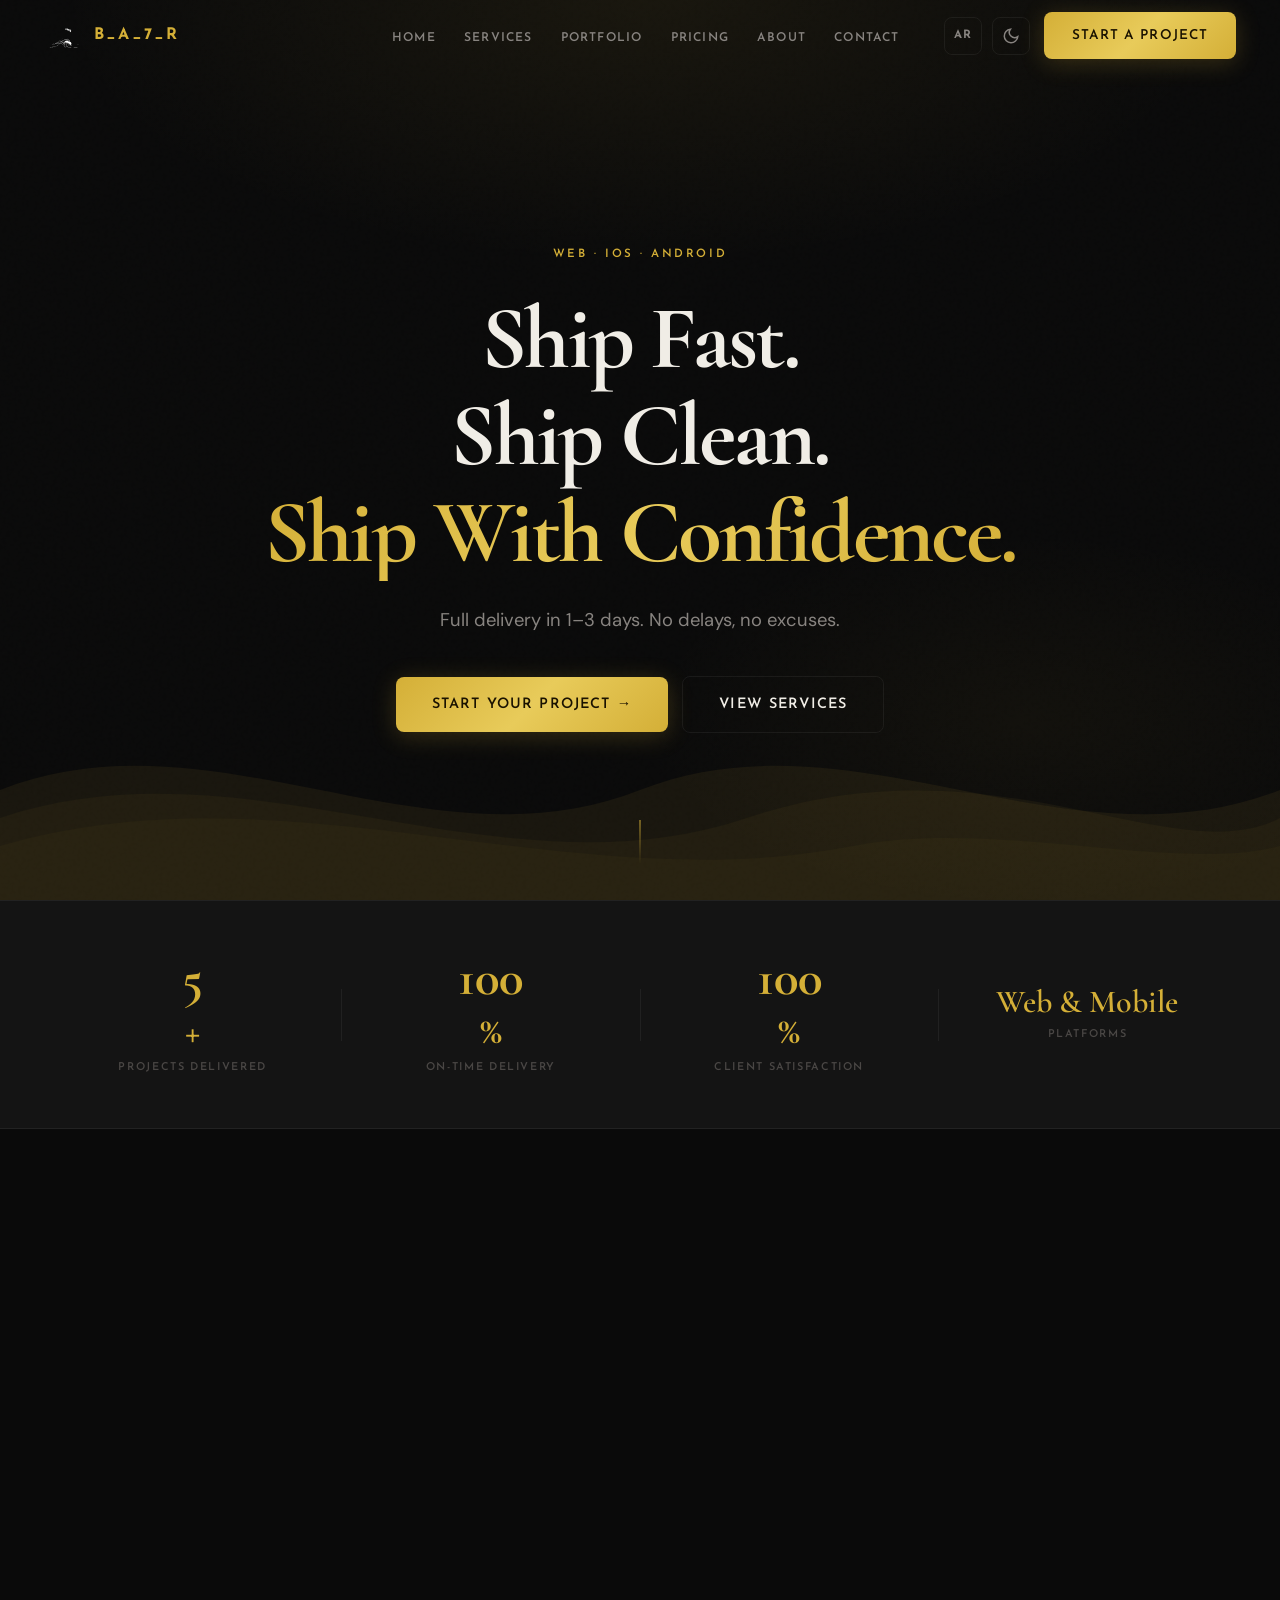
==== index.html @ 600f32ec "Initial release — B_A_7_R portfolio v2 Bilingual EN/AR static portfolio. Services, portfolio, about," ====
<!DOCTYPE html>
<html lang="en" data-theme="dark" data-lang="en">
<head>
  <meta charset="UTF-8" />
  <meta name="viewport" content="width=device-width, initial-scale=1.0" />

  <!-- ═══ PRIMARY SEO META ══════════════════════════════ -->
  <title>B_A_7_R — Freelance Web &amp; App Developer | Delivered in Days</title>
  <meta name="description" content="Fast, clean websites and mobile apps by Bahr (B_A_7_R). Websites in 1–3 days, apps in 2–5 days. Business Automation, SEO. Serving clients worldwide from Jordan." />
  <meta name="keywords" content="مطور مواقع الأردن,مطور تطبيقات موبايل الأردن,تصميم مواقع عمان,فريلانسر مطور مواقع,web developer Jordan,freelance developer Amman,fast landing page developer,Next.js freelance developer,business automation freelancer,B_A_7_R,Bahr developer,ba7r,ba7rai" />
  <meta name="author" content="Bahr Ibrahim — B_A_7_R" />
  <meta name="robots" content="index, follow, max-snippet:-1, max-image-preview:large" />
  <meta name="theme-color" content="#0A0A0A" media="(prefers-color-scheme: dark)" />
  <meta name="theme-color" content="#FFFFFF" media="(prefers-color-scheme: light)" />
  <link rel="canonical" href="https://ba7r.com/" />
  <meta name="google-site-verification" content="2u6_WOwNGmsHaqbhB_vgZY5TjJmLh5NHSn7mus6vFL4" />

  <!-- ═══ OPEN GRAPH ════════════════════════════════════ -->
  <meta property="og:site_name" content="B_A_7_R" />
  <meta property="og:title" content="B_A_7_R — Freelance Web &amp; App Developer | Delivered in Days" />
  <meta property="og:description" content="Fast, clean websites and mobile apps. Delivered in 1–3 days. Business Automation, SEO. Worldwide clients." />
  <meta property="og:type" content="website" />
  <meta property="og:url" content="https://ba7r.com/" />
  <meta property="og:image" content="https://ba7r.com/assets/images/og-image.jpg" />
  <meta property="og:image:width" content="1200" />
  <meta property="og:image:height" content="630" />
  <meta property="og:image:alt" content="B_A_7_R — Freelance Developer" />
  <meta property="og:locale" content="en_US" />
  <meta property="og:locale:alternate" content="ar_JO" />

  <!-- ═══ TWITTER CARD ══════════════════════════════════ -->
  <meta name="twitter:card" content="summary_large_image" />
  <meta name="twitter:site" content="@ba7raiibro" />
  <meta name="twitter:creator" content="@ba7raiibro" />
  <meta name="twitter:title" content="B_A_7_R — Freelance Web &amp; App Developer | Delivered in Days" />
  <meta name="twitter:description" content="Fast, clean websites and mobile apps. Delivered in 1–3 days. Worldwide clients." />
  <meta name="twitter:image" content="https://ba7r.com/assets/images/og-image.jpg" />

  <!-- ═══ HREFLANG ═══════════════════════════════════════ -->
  <link rel="alternate" hreflang="en" href="https://ba7r.com/" />
  <link rel="alternate" hreflang="ar" href="https://ba7r.com/?lang=ar" />
  <link rel="alternate" hreflang="x-default" href="https://ba7r.com/" />

  <!-- ═══ FAVICONS ═══════════════════════════════════════ -->
  <link rel="icon" type="image/svg+xml" href="assets/images/favicon.svg" />
  <link rel="icon" type="image/png" sizes="32x32" href="assets/images/favicon-32.png" />
  <link rel="icon" type="image/png" sizes="16x16" href="assets/images/favicon-16.png" />
  <link rel="apple-touch-icon" sizes="180x180" href="assets/images/apple-touch-icon.png" />
  <link rel="manifest" href="site.webmanifest" />

  <!-- ═══ FONTS ══════════════════════════════════════════ -->
  <link rel="preconnect" href="https://fonts.googleapis.com" crossorigin />
  <link rel="preconnect" href="https://fonts.gstatic.com" crossorigin />

  <!-- ═══ PERFORMANCE: PRELOAD CRITICAL ASSETS ══════════ -->
  <link rel="preload" href="assets/images/logo-white.svg" as="image" type="image/svg+xml" />
  <link rel="preload" href="styles.css" as="style" />
  <link rel="preload" href="https://fonts.googleapis.com/css2?family=Cormorant+Garamond:wght@400;600;700&family=DM+Sans:wght@400;500;600&family=Josefin+Sans:wght@400;600;700&family=Noto+Kufi+Arabic:wght@400;500;700&display=swap" as="style" />
  <link href="https://fonts.googleapis.com/css2?family=Cormorant+Garamond:wght@400;600;700&family=DM+Sans:wght@400;500;600&family=Josefin+Sans:wght@400;600;700&family=Noto+Kufi+Arabic:wght@400;500;700&display=swap" rel="stylesheet" />

  <!-- ═══ STYLES ═════════════════════════════════════════ -->
  <link rel="stylesheet" href="styles.css" />

  <!-- ═══ STRUCTURED DATA ════════════════════════════════ -->
  <script type="application/ld+json">
  {
    "@context": "https://schema.org",
    "@graph": [
      {
        "@type": "WebSite",
        "@id": "https://ba7r.com/#website",
        "url": "https://ba7r.com/",
        "name": "B_A_7_R",
        "description": "Freelance web and mobile app developer. Fast delivery worldwide.",
        "inLanguage": ["en", "ar"]
      },
      {
        "@type": "Person",
        "@id": "https://ba7r.com/#person",
        "name": "Bahr Ibrahim",
        "givenName": "Bahr",
        "alternateName": ["B_A_7_R", "ba7r", "ba7rai"],
        "url": "https://ba7r.com/",
        "image": "https://ba7r.com/assets/images/og-image.jpg",
        "telephone": "+962777832959",
        "email": "ba7raiibro@gmail.com",
        "jobTitle": "Freelance Web & Mobile App Developer",
        "knowsAbout": ["Web Development", "Mobile App Development", "React.js", "Next.js", "Flutter", "React Native", "Node.js", "SEO", "Business Automation"],
        "address": {
          "@type": "PostalAddress",
          "addressCountry": "JO",
          "addressLocality": "Amman"
        },
        "sameAs": [
          "https://www.instagram.com/b_a_7_r.ai",
          "https://www.tiktok.com/@b_a_7_r.ai",
          "https://youtube.com/@b_a_7rai",
          "https://x.com/ba7raiibro"
        ]
      },
      {
        "@type": "LocalBusiness",
        "@id": "https://ba7r.com/#business",
        "name": "B_A_7_R",
        "legalName": "B_A_7_R Freelance Development",
        "description": "Professional web and mobile app development, business automation, and SEO. Fast delivery in 1–3 days.",
        "url": "https://ba7r.com/",
        "telephone": "+962777832959",
        "email": "ba7raiibro@gmail.com",
        "founder": {"@id": "https://ba7r.com/#person"},
        "address": {
          "@type": "PostalAddress",
          "addressCountry": "JO",
          "addressLocality": "Amman"
        },
        "areaServed": {"@type": "Country", "name": "Worldwide"},
        "priceRange": "$150–$1800+",
        "currenciesAccepted": "USD, JOD",
        "paymentAccepted": "PayPal, Wise, Bank Transfer, Visa, CliQ, Cash",
        "hasOfferCatalog": {
          "@type": "OfferCatalog",
          "name": "Development Services",
          "itemListElement": [
            {"@type": "Offer", "itemOffered": {"@type": "Service", "name": "Landing Page", "description": "High-converting single page delivered in 1 day"}, "price": "150", "priceCurrency": "USD"},
            {"@type": "Offer", "itemOffered": {"@type": "Service", "name": "Business Website", "description": "Multi-page business or showcase website"}, "price": "250", "priceCurrency": "USD"},
            {"@type": "Offer", "itemOffered": {"@type": "Service", "name": "E-Commerce Store", "description": "Full online store with payments"}, "price": "600", "priceCurrency": "USD"},
            {"@type": "Offer", "itemOffered": {"@type": "Service", "name": "Mobile App", "description": "iOS and Android app"}, "price": "600", "priceCurrency": "USD"},
            {"@type": "Offer", "itemOffered": {"@type": "Service", "name": "Business Automation", "description": "Workflow automation, AI agents, integrations"}, "price": "200", "priceCurrency": "USD"},
            {"@type": "Offer", "itemOffered": {"@type": "Service", "name": "SEO & Search Visibility", "description": "Technical SEO, on-page optimization, schema markup"}, "price": "150", "priceCurrency": "USD"}
          ]
        }
      },
      {
        "@type": "FAQPage",
        "@id": "https://ba7r.com/#faq",
        "mainEntity": [
          {"@type": "Question", "name": "How do we start?", "acceptedAnswer": {"@type": "Answer", "text": "Send me a message on WhatsApp, tell me what you need, and I'll get back to you within a few hours with a clear plan and price."}},
          {"@type": "Question", "name": "How long does it take?", "acceptedAnswer": {"@type": "Answer", "text": "Websites delivered in 1–3 days. Apps in 2–5 days."}},
          {"@type": "Question", "name": "How much does it cost?", "acceptedAnswer": {"@type": "Answer", "text": "Prices start from $150 for a landing page up to $1,800+ for advanced apps. Everything is transparent."}},
          {"@type": "Question", "name": "How do I pay?", "acceptedAnswer": {"@type": "Answer", "text": "50% upfront, 50% on delivery. I accept PayPal, Wise, Western Union, bank transfer, Visa, CliQ (Jordan), and cash."}},
          {"@type": "Question", "name": "Do you work alone?", "acceptedAnswer": {"@type": "Answer", "text": "Yes. You deal directly with me — no teams, no outsourcing, no miscommunication."}}
        ]
      }
    ]
  }
  </script>
</head>

<body>

  <!-- ══════════════════════════════════════
       NAVBAR
  ══════════════════════════════════════ -->
  <nav id="navbar" role="navigation" aria-label="Main navigation">
    <div class="nav-inner">
      <a href="#hero" class="nav-logo" aria-label="B_A_7_R Home">
        <img src="assets/images/logo-white.svg" alt="B_A_7_R" class="nav-logo-img logo-adaptive" width="54" height="32" fetchpriority="high" />
        <span class="nav-logo-text">B_A_7_R</span>
      </a>

      <button class="nav-hamburger" id="nav-hamburger" aria-label="Toggle menu" aria-expanded="false">
        <span></span><span></span><span></span>
      </button>

      <ul class="nav-links" id="nav-links" role="list">
        <li><a href="#hero"           class="nav-link" data-en="Home"       data-ar="الرئيسية">Home</a></li>
        <li><a href="#web-services"   class="nav-link" data-en="Services"   data-ar="الخدمات">Services</a></li>
        <li><a href="#portfolio"      class="nav-link" data-en="Portfolio"  data-ar="أعمالي">Portfolio</a></li>
        <li><a href="#web-services"   class="nav-link" data-en="Pricing"    data-ar="الأسعار">Pricing</a></li>
        <li><a href="#about"          class="nav-link" data-en="About"      data-ar="عني">About</a></li>
        <li><a href="#contact"        class="nav-link" data-en="Contact"    data-ar="تواصل">Contact</a></li>
      </ul>

      <div class="nav-controls">
        <button id="lang-toggle" class="ctrl-btn" aria-label="Toggle language">
          <span class="lang-label-en">AR</span>
          <span class="lang-label-ar" hidden>EN</span>
        </button>
        <button id="theme-toggle" class="ctrl-btn" aria-label="Toggle dark/light mode">
          <svg class="icon-moon" viewBox="0 0 24 24" fill="none" stroke="currentColor" stroke-width="2" aria-hidden="true"><path d="M21 12.79A9 9 0 1 1 11.21 3 7 7 0 0 0 21 12.79z"/></svg>
          <svg class="icon-sun" viewBox="0 0 24 24" fill="none" stroke="currentColor" stroke-width="2" aria-hidden="true" hidden><circle cx="12" cy="12" r="5"/><line x1="12" y1="1" x2="12" y2="3"/><line x1="12" y1="21" x2="12" y2="23"/><line x1="4.22" y1="4.22" x2="5.64" y2="5.64"/><line x1="18.36" y1="18.36" x2="19.78" y2="19.78"/><line x1="1" y1="12" x2="3" y2="12"/><line x1="21" y1="12" x2="23" y2="12"/><line x1="4.22" y1="19.78" x2="5.64" y2="18.36"/><line x1="18.36" y1="5.64" x2="19.78" y2="4.22"/></svg>
        </button>
        <a href="https://wa.me/962777832959?text=Hi%20Bahr!%20I'd%20like%20to%20start%20a%20project." target="_blank" rel="noopener noreferrer" class="btn btn-gold nav-cta" data-en="Start a Project" data-ar="ابدأ مشروعك">Start a Project</a>
      </div>
    </div>
  </nav>

  <main id="main-content">

    <!-- ══════════════════════════════════════
         HERO — Phase 5: global headline Option B
    ══════════════════════════════════════ -->
    <section id="hero" aria-label="Hero">
      <div class="hero-bg" aria-hidden="true">
        <div class="hero-noise"></div>
        <div class="hero-glow"></div>
        <div class="hero-wave-wrap">
          <svg class="hero-wave" viewBox="0 0 1440 320" preserveAspectRatio="none">
            <path class="hw1" d="M0,192 C240,96 480,288 720,192 C960,96 1200,288 1440,192 L1440,320 L0,320 Z" />
            <path class="hw2" d="M0,224 C280,128 560,320 840,224 C1120,128 1320,288 1440,224 L1440,320 L0,320 Z" />
            <path class="hw3" d="M0,256 C320,160 640,320 960,256 C1120,224 1320,288 1440,256 L1440,320 L0,320 Z" />
          </svg>
        </div>
      </div>

      <div class="hero-content container">
        <p class="hero-eyebrow reveal-up" data-en="Web · iOS · Android" data-ar="ويب · iOS · Android">Web · iOS · Android</p>
        <h1 class="hero-h1 reveal-up" style="animation-delay:.1s">
          <span class="h1-line1" data-en="Ship Fast." data-ar="أسرع.">Ship Fast.</span>
          <span class="h1-line2" data-en="Ship Clean." data-ar="أنظف.">Ship Clean.</span>
          <span class="h1-line3 text-gold" data-en="Ship With Confidence." data-ar="بثقة.">Ship With Confidence.</span>
        </h1>
        <p class="hero-sub reveal-up" style="animation-delay:.2s"
           data-en="Full delivery in 1–3 days. No delays, no excuses."
           data-ar="التسليم الكامل خلال 1–3 أيام. بدون تأخير، بدون أعذار.">
          Full delivery in 1–3 days. No delays, no excuses.
        </p>
        <div class="hero-ctas reveal-up" style="animation-delay:.3s">
          <a href="https://wa.me/962777832959?text=Hi%20Bahr!%20I'd%20like%20to%20start%20a%20project.%0A%0AMy%20name%3A%0AMy%20project%3A%0ADetails%3A" target="_blank" rel="noopener noreferrer" class="btn btn-gold btn-lg" data-en="Start Your Project →" data-ar="ابدأ مشروعك ←">Start Your Project →</a>
          <a href="#web-services" class="btn btn-outline btn-lg" data-en="View Services" data-ar="الخدمات">View Services</a>
        </div>
      </div>

      <div class="hero-scroll" aria-hidden="true">
        <div class="scroll-line"></div>
      </div>
    </section>

    <!-- ══════════════════════════════════════
         STATS
    ══════════════════════════════════════ -->
    <section id="stats" aria-label="Key stats">
      <div class="stats-bar container">
        <div class="stat" data-reveal>
          <span class="stat-num" data-target="5">0</span><span class="stat-sym">+</span>
          <span class="stat-lbl" data-en="Projects Delivered" data-ar="مشاريع مسلّمة">Projects Delivered</span>
        </div>
        <div class="stat-sep" aria-hidden="true"></div>
        <div class="stat" data-reveal>
          <span class="stat-num" data-target="100">0</span><span class="stat-sym">%</span>
          <span class="stat-lbl" data-en="On-Time Delivery" data-ar="تسليم في الوقت">On-Time Delivery</span>
        </div>
        <div class="stat-sep" aria-hidden="true"></div>
        <div class="stat" data-reveal>
          <span class="stat-num" data-target="100">0</span><span class="stat-sym">%</span>
          <span class="stat-lbl" data-en="Client Satisfaction" data-ar="رضا العملاء">Client Satisfaction</span>
        </div>
        <div class="stat-sep" aria-hidden="true"></div>
        <div class="stat" data-reveal>
          <span class="stat-txt">Web &amp; Mobile</span>
          <span class="stat-lbl" data-en="Platforms" data-ar="المنصات">Platforms</span>
        </div>
      </div>
    </section>

    <!-- ══════════════════════════════════════
         WEB SERVICES
    ══════════════════════════════════════ -->
    <section id="web-services" aria-label="Web development services" style="content-visibility:auto;contain-intrinsic-size:0 800px">
      <div class="container">
        <header class="section-hd" data-reveal>
          <span class="section-tag" data-en="What I Build" data-ar="شو بأبني">What I Build</span>
          <h2 class="section-title" data-en="Web Development" data-ar="تطوير المواقع">Web Development</h2>
          <p class="section-sub" data-en="Every project built from scratch — clean code, fast performance, real results." data-ar="كل مشروع مبني من الصفر — كود نظيف، أداء سريع، نتائج حقيقية.">Every project built from scratch — clean code, fast performance, real results.</p>
        </header>

        <div class="svc-grid">
          <article class="svc-card" data-reveal data-service="Landing Page">
            <div class="svc-icon" aria-hidden="true"><svg viewBox="0 0 24 24" fill="none" stroke="currentColor" stroke-width="1.5"><rect x="2" y="3" width="20" height="14" rx="2"/><path d="M8 21h8M12 17v4"/></svg></div>
            <div class="svc-body">
              <h3 data-en="Landing Page" data-ar="صفحة هبوط">Landing Page</h3>
              <p data-en="High-converting single page. Perfect for campaigns, products, and personal brands." data-ar="صفحة واحدة عالية التحويل. مثالية للحملات والمنتجات والعلامات الشخصية.">High-converting single page. Perfect for campaigns, products, and personal brands.</p>
              <div class="svc-meta"><span class="svc-price">$150 – $250</span><span class="svc-del" data-en="1 day" data-ar="يوم واحد">1 day</span></div>
            </div>
            <button class="btn btn-gold btn-sm wa-btn" data-service-en="Landing Page" data-service-ar="صفحة هبوط" data-en="Start Now" data-ar="ابدأ الآن">Start Now</button>
          </article>

          <article class="svc-card" data-reveal data-service="Business Website">
            <div class="svc-icon" aria-hidden="true"><svg viewBox="0 0 24 24" fill="none" stroke="currentColor" stroke-width="1.5"><path d="M3 9l9-7 9 7v11a2 2 0 0 1-2 2H5a2 2 0 0 1-2-2z"/><polyline points="9 22 9 12 15 12 15 22"/></svg></div>
            <div class="svc-body">
              <h3 data-en="Business / Showcase Website" data-ar="موقع شركة / عرض">Business / Showcase Website</h3>
              <p data-en="Multi-page website with about, services, contact, and custom sections." data-ar="موقع متعدد الصفحات مع من نحن، الخدمات، التواصل، وأقسام مخصصة.">Multi-page website with about, services, contact, and custom sections.</p>
              <div class="svc-meta"><span class="svc-price">$250 – $400</span><span class="svc-del" data-en="1–2 days" data-ar="1–2 أيام">1–2 days</span></div>
            </div>
            <button class="btn btn-gold btn-sm wa-btn" data-service-en="Business/Showcase Website" data-service-ar="موقع شركة / عرض" data-en="Start Now" data-ar="ابدأ الآن">Start Now</button>
          </article>

          <article class="svc-card" data-reveal data-service="Restaurant Menu">
            <div class="svc-icon" aria-hidden="true"><svg viewBox="0 0 24 24" fill="none" stroke="currentColor" stroke-width="1.5"><path d="M3 2v7c0 1.1.9 2 2 2h4a2 2 0 0 0 2-2V2"/><path d="M7 2v20M21 15V2a5 5 0 0 0-5 5v6c0 1.1.9 2 2 2h3zm0 0v7"/></svg></div>
            <div class="svc-body">
              <h3 data-en="Restaurant Menu Website" data-ar="موقع قائمة مطعم">Restaurant Menu Website</h3>
              <p data-en="Elegant digital menu with categories, items, photos, and ordering info." data-ar="قائمة رقمية أنيقة مع فئات وعناصر وصور ومعلومات الطلب.">Elegant digital menu with categories, items, photos, and ordering info.</p>
              <div class="svc-meta"><span class="svc-price">$200 – $350</span><span class="svc-del" data-en="1–2 days" data-ar="1–2 أيام">1–2 days</span></div>
            </div>
            <button class="btn btn-gold btn-sm wa-btn" data-service-en="Restaurant Menu Website" data-service-ar="موقع قائمة مطعم" data-en="Start Now" data-ar="ابدأ الآن">Start Now</button>
          </article>

          <article class="svc-card svc-featured" data-reveal data-service="Booking Website">
            <span class="svc-badge" data-en="Popular" data-ar="الأكثر طلباً">Popular</span>
            <div class="svc-icon" aria-hidden="true"><svg viewBox="0 0 24 24" fill="none" stroke="currentColor" stroke-width="1.5"><rect x="3" y="4" width="18" height="18" rx="2"/><line x1="16" y1="2" x2="16" y2="6"/><line x1="8" y1="2" x2="8" y2="6"/><line x1="3" y1="10" x2="21" y2="10"/></svg></div>
            <div class="svc-body">
              <h3 data-en="Booking Website" data-ar="موقع حجوزات">Booking Website</h3>
              <p data-en="Real-time booking system with calendar, availability, and confirmation." data-ar="نظام حجز فوري مع تقويم وتوفر وتأكيد.">Real-time booking system with calendar, availability, and confirmation.</p>
              <div class="svc-meta"><span class="svc-price">$400 – $650</span><span class="svc-del" data-en="2–3 days" data-ar="2–3 أيام">2–3 days</span></div>
            </div>
            <button class="btn btn-gold btn-sm wa-btn" data-service-en="Booking Website" data-service-ar="موقع حجوزات" data-en="Start Now" data-ar="ابدأ الآن">Start Now</button>
          </article>

          <article class="svc-card" data-reveal data-service="E-Commerce Store">
            <div class="svc-icon" aria-hidden="true"><svg viewBox="0 0 24 24" fill="none" stroke="currentColor" stroke-width="1.5"><circle cx="9" cy="21" r="1"/><circle cx="20" cy="21" r="1"/><path d="M1 1h4l2.68 13.39a2 2 0 0 0 2 1.61h9.72a2 2 0 0 0 2-1.61L23 6H6"/></svg></div>
            <div class="svc-body">
              <h3 data-en="E-Commerce Store" data-ar="متجر إلكتروني">E-Commerce Store</h3>
              <p data-en="Full online store with products, cart, payments, and order management." data-ar="متجر كامل مع منتجات وسلة وبوابة دفع وإدارة طلبات.">Full online store with products, cart, payments, and order management.</p>
              <div class="svc-meta"><span class="svc-price">$600 – $1,000</span><span class="svc-del" data-en="2–3 days" data-ar="2–3 أيام">2–3 days</span></div>
            </div>
            <button class="btn btn-gold btn-sm wa-btn" data-service-en="E-Commerce Store" data-service-ar="متجر إلكتروني" data-en="Start Now" data-ar="ابدأ الآن">Start Now</button>
          </article>

          <article class="svc-card" data-reveal data-service="Dashboard System">
            <div class="svc-icon" aria-hidden="true"><svg viewBox="0 0 24 24" fill="none" stroke="currentColor" stroke-width="1.5"><rect x="3" y="3" width="7" height="7"/><rect x="14" y="3" width="7" height="7"/><rect x="14" y="14" width="7" height="7"/><rect x="3" y="14" width="7" height="7"/></svg></div>
            <div class="svc-body">
              <h3 data-en="Dashboard / System" data-ar="لوحة تحكم / نظام">Dashboard / System</h3>
              <p data-en="Admin panels, analytics dashboards, and custom management systems." data-ar="لوحات إدارة، تحليلات، وأنظمة إدارة مخصصة.">Admin panels, analytics dashboards, and custom management systems.</p>
              <div class="svc-meta"><span class="svc-price">$800 – $1,400</span><span class="svc-del" data-en="2–3 days" data-ar="2–3 أيام">2–3 days</span></div>
            </div>
            <button class="btn btn-gold btn-sm wa-btn" data-service-en="Dashboard/System" data-service-ar="لوحة تحكم / نظام" data-en="Start Now" data-ar="ابدأ الآن">Start Now</button>
          </article>

          <!-- ── NEW: Business Automation (Phase 6) ── -->
          <article class="svc-card svc-new" data-reveal data-service="Business Automation">
            <span class="svc-badge svc-badge-new" data-en="New" data-ar="جديد">New</span>
            <div class="svc-icon" aria-hidden="true"><svg viewBox="0 0 24 24" fill="none" stroke="currentColor" stroke-width="1.5"><path d="M12 2a10 10 0 1 0 10 10"/><path d="M12 8v4l3 3"/><path d="M18 2v4h4"/><path d="M22 6l-4-4"/></svg></div>
            <div class="svc-body">
              <h3 data-en="Business Automation" data-ar="أتمتة الأعمال">Business Automation</h3>
              <p data-en="Custom automations that save hours every week — workflows, AI agents, integrations, and data pipelines that do the boring work for you." data-ar="أتمتة مخصصة بتوفرلك ساعات كل أسبوع — ورك فلوز، وكلاء ذكاء اصطناعي، تكاملات، وأنابيب بيانات بتشتغل بدالك.">Custom automations that save hours every week — workflows, AI agents, integrations, and data pipelines that do the boring work for you.</p>
              <ul class="svc-tags"><li>Workflow Automation</li><li>AI Agents</li><li>CRM Integrations</li><li>API Integrations</li><li>Data Pipelines</li><li>RPA</li></ul>
              <div class="svc-meta"><span class="svc-price">$200 – $1,500</span><span class="svc-del" data-en="1–5 days" data-ar="1–5 أيام">1–5 days</span></div>
            </div>
            <button class="btn btn-gold btn-sm wa-btn" data-service-en="Business Automation" data-service-ar="أتمتة الأعمال" data-en="Start Now" data-ar="ابدأ الآن">Start Now</button>
          </article>

          <!-- ── NEW: SEO (Phase 6) ── -->
          <article class="svc-card svc-new" data-reveal data-service="SEO">
            <span class="svc-badge svc-badge-new" data-en="New" data-ar="جديد">New</span>
            <div class="svc-icon" aria-hidden="true"><svg viewBox="0 0 24 24" fill="none" stroke="currentColor" stroke-width="1.5"><circle cx="11" cy="11" r="8"/><path d="m21 21-4.35-4.35"/><path d="M11 8v6M8 11h6"/></svg></div>
            <div class="svc-body">
              <h3 data-en="SEO & Search Visibility" data-ar="تحسين ظهور الموقع (SEO)">SEO &amp; Search Visibility</h3>
              <p data-en="Get found on Google. Technical audits, on-page optimization, structured data, and performance tuning that actually moves rankings." data-ar="خلي موقعك يظهر على جوجل. تدقيق تقني، تحسين داخلي، بيانات منظمة، وتحسين أداء بيرفع ترتيبك فعلياً.">Get found on Google. Technical audits, on-page optimization, structured data, and performance tuning that actually moves rankings.</p>
              <ul class="svc-tags"><li>Technical SEO Audit</li><li>On-Page SEO</li><li>Schema Markup</li><li>Core Web Vitals</li><li>Local SEO</li><li>International SEO</li></ul>
              <div class="svc-meta"><span class="svc-price">$150 – $800</span><span class="svc-del" data-en="2–5 days" data-ar="2–5 أيام">2–5 days</span></div>
            </div>
            <button class="btn btn-gold btn-sm wa-btn" data-service-en="SEO & Search Visibility" data-service-ar="تحسين ظهور الموقع (SEO)" data-en="Start Now" data-ar="ابدأ الآن">Start Now</button>
          </article>
        </div>
      </div>
    </section>

    <!-- ══════════════════════════════════════
         MOBILE APP SERVICES
    ══════════════════════════════════════ -->
    <section id="mobile-services" aria-label="Mobile app services" style="content-visibility:auto;contain-intrinsic-size:0 600px">
      <div class="container">
        <header class="section-hd" data-reveal>
          <span class="section-tag" data-en="Mobile Apps" data-ar="تطبيقات الموبايل">Mobile Apps</span>
          <h2 class="section-title" data-en="iOS &amp; Android" data-ar="iOS وAndroid">iOS &amp; Android</h2>
          <p class="section-sub" data-en="Native-quality apps built with cross-platform technology. One codebase, both platforms." data-ar="تطبيقات بجودة أصيلة مبنية بتقنية متعددة المنصات. كودبيس واحد، منصتان.">Native-quality apps built with cross-platform technology. One codebase, both platforms.</p>
        </header>
        <div class="svc-grid svc-grid-3">
          <article class="svc-card" data-reveal>
            <div class="svc-icon" aria-hidden="true"><svg viewBox="0 0 24 24" fill="none" stroke="currentColor" stroke-width="1.5"><rect x="5" y="2" width="14" height="20" rx="2"/><line x1="12" y1="18" x2="12.01" y2="18"/></svg></div>
            <div class="svc-body">
              <h3 data-en="Simple App" data-ar="تطبيق بسيط">Simple App</h3>
              <p data-en="iOS or Android. Clean UI, core features, ready to publish on App Store / Play Store." data-ar="iOS أو Android. واجهة نظيفة، ميزات أساسية، جاهز للنشر.">iOS or Android. Clean UI, core features, ready to publish.</p>
              <div class="svc-meta"><span class="svc-price">$600 – $900</span><span class="svc-del" data-en="2–3 days" data-ar="2–3 أيام">2–3 days</span></div>
            </div>
            <button class="btn btn-gold btn-sm wa-btn" data-service-en="Simple Mobile App (iOS or Android)" data-service-ar="تطبيق بسيط (iOS أو Android)" data-en="Start Now" data-ar="ابدأ الآن">Start Now</button>
          </article>
          <article class="svc-card svc-featured" data-reveal>
            <span class="svc-badge" data-en="Best Value" data-ar="أفضل قيمة">Best Value</span>
            <div class="svc-icon" aria-hidden="true"><svg viewBox="0 0 24 24" fill="none" stroke="currentColor" stroke-width="1.5"><rect x="5" y="2" width="14" height="20" rx="2"/><line x1="12" y1="18" x2="12.01" y2="18"/><path d="M9 2h6"/></svg></div>
            <div class="svc-body">
              <h3 data-en="Medium App (iOS + Android)" data-ar="تطبيق متوسط (iOS + Android)">Medium App (iOS + Android)</h3>
              <p data-en="Cross-platform app with authentication, database, and both platforms." data-ar="تطبيق متعدد المنصات مع تسجيل دخول، قاعدة بيانات، ومنصتان.">Cross-platform app with authentication, database, and both platforms.</p>
              <div class="svc-meta"><span class="svc-price">$1,000 – $1,500</span><span class="svc-del" data-en="3–5 days" data-ar="3–5 أيام">3–5 days</span></div>
            </div>
            <button class="btn btn-gold btn-sm wa-btn" data-service-en="Medium App (iOS + Android)" data-service-ar="تطبيق متوسط (iOS + Android)" data-en="Start Now" data-ar="ابدأ الآن">Start Now</button>
          </article>
          <article class="svc-card" data-reveal>
            <div class="svc-icon" aria-hidden="true"><svg viewBox="0 0 24 24" fill="none" stroke="currentColor" stroke-width="1.5"><polygon points="12 2 15.09 8.26 22 9.27 17 14.14 18.18 21.02 12 17.77 5.82 21.02 7 14.14 2 9.27 8.91 8.26 12 2"/></svg></div>
            <div class="svc-body">
              <h3 data-en="Advanced App" data-ar="تطبيق متقدم">Advanced App</h3>
              <p data-en="Complex apps with real-time features, payments, maps, notifications, and full backend." data-ar="تطبيقات معقدة مع ميزات فورية، مدفوعات، خرائط، وباك-إند كامل.">Complex apps with real-time features, payments, maps, and full backend.</p>
              <div class="svc-meta"><span class="svc-price">$1,800+</span><span class="svc-del" data-en="4–5 days" data-ar="4–5 أيام">4–5 days</span></div>
            </div>
            <button class="btn btn-gold btn-sm wa-btn" data-service-en="Advanced Mobile App" data-service-ar="تطبيق موبايل متقدم" data-en="Start Now" data-ar="ابدأ الآن">Start Now</button>
          </article>
        </div>
      </div>
    </section>

    <!-- ══════════════════════════════════════
         MAINTENANCE
    ══════════════════════════════════════ -->
    <section id="maintenance" aria-label="Monthly maintenance" style="content-visibility:auto;contain-intrinsic-size:0 200px">
      <div class="container">
        <div class="maintenance-card" data-reveal>
          <div class="maint-icon" aria-hidden="true"><svg viewBox="0 0 24 24" fill="none" stroke="currentColor" stroke-width="1.5"><path d="M12 22s8-4 8-10V5l-8-3-8 3v7c0 6 8 10 8 10z"/></svg></div>
          <div class="maint-body">
            <span class="section-tag" data-en="Keep It Running" data-ar="خلي مشروعك شغّال دايماً">Keep It Running</span>
            <h2 data-en="Monthly Maintenance Plans" data-ar="خطط الصيانة الشهرية">Monthly Maintenance Plans</h2>
            <p data-en="Updates, fixes, and support so you never have to worry." data-ar="تحديثات، إصلاحات، ودعم مستمر بدون قلق.">Updates, fixes, and support so you never have to worry.</p>
          </div>
          <div class="maint-price">
            <span class="price-from" data-en="Starting at" data-ar="تبدأ من">Starting at</span>
            <span class="price-num">$30</span>
            <span class="price-period" data-en="/month" data-ar="/شهر">/month</span>
          </div>
          <a href="https://wa.me/962777832959?text=Hi%20Bahr!%20I'm%20interested%20in%20a%20Monthly%20Maintenance%20plan.%0A%0AMy%20name%3A%0AMy%20project%3A%0ADetails%3A" target="_blank" rel="noopener noreferrer" class="btn btn-gold" data-en="Get a Plan" data-ar="اختر خطة">Get a Plan</a>
        </div>
      </div>
    </section>

    <!-- ══════════════════════════════════════
         WHY B_A_7_R
    ══════════════════════════════════════ -->
    <section id="why" aria-label="Why B_A_7_R" style="content-visibility:auto;contain-intrinsic-size:0 600px">
      <div class="container">
        <header class="section-hd" data-reveal>
          <span class="section-tag" data-en="Why B_A_7_R" data-ar="ليش B_A_7_R">Why B_A_7_R</span>
          <h2 class="section-title" data-en="What Makes the Difference" data-ar="ما الذي يصنع الفرق">What Makes the Difference</h2>
        </header>
        <div class="why-grid">
          <div class="why-card" data-reveal>
            <div class="why-icon" aria-hidden="true"><svg viewBox="0 0 24 24" fill="none" stroke="currentColor" stroke-width="1.5"><path d="M13 2L3 14h9l-1 8 10-12h-9l1-8z"/></svg></div>
            <h3 data-en="Insane Speed" data-ar="سرعة حقيقية">Insane Speed</h3>
            <p data-en="Websites in 1–3 days. Apps in 2–5 days. No waiting, no excuses." data-ar="مواقع خلال 1–3 أيام. تطبيقات خلال 2–5 أيام.">Websites in 1–3 days. Apps in 2–5 days. No waiting, no excuses.</p>
          </div>
          <div class="why-card" data-reveal>
            <div class="why-icon" aria-hidden="true"><svg viewBox="0 0 24 24" fill="none" stroke="currentColor" stroke-width="1.5"><path d="M17 21v-2a4 4 0 0 0-4-4H5a4 4 0 0 0-4 4v2"/><circle cx="9" cy="7" r="4"/><path d="M23 21v-2a4 4 0 0 0-3-3.87M16 3.13a4 4 0 0 1 0 7.75"/></svg></div>
            <h3 data-en="Direct Communication" data-ar="تواصل مباشر">Direct Communication</h3>
            <p data-en="You deal directly with me. No middlemen, no miscommunication." data-ar="بتتعامل معي أنا مباشرة. بدون وسطاء.">You deal directly with me. No middlemen, no miscommunication.</p>
          </div>
          <div class="why-card" data-reveal>
            <div class="why-icon" aria-hidden="true"><svg viewBox="0 0 24 24" fill="none" stroke="currentColor" stroke-width="1.5"><polyline points="22 12 18 12 15 21 9 3 6 12 2 12"/></svg></div>
            <h3 data-en="Quality That Speaks" data-ar="جودة بتحكي عن نفسها">Quality That Speaks</h3>
            <p data-en="Clean code, smooth design, real results." data-ar="كود نظيف، تصميم سلس، نتائج حقيقية.">Clean code, smooth design, real results.</p>
          </div>
          <div class="why-card" data-reveal>
            <div class="why-icon" aria-hidden="true"><svg viewBox="0 0 24 24" fill="none" stroke="currentColor" stroke-width="1.5"><path d="M18 8h1a4 4 0 0 1 0 8h-1"/><path d="M2 8h16v9a4 4 0 0 1-4 4H6a4 4 0 0 1-4-4V8z"/><line x1="6" y1="1" x2="6" y2="4"/><line x1="10" y1="1" x2="10" y2="4"/><line x1="14" y1="1" x2="14" y2="4"/></svg></div>
            <h3 data-en="I Don't Disappear" data-ar="مش رح أختفي">I Don't Disappear</h3>
            <p data-en="Ongoing maintenance and support after every delivery." data-ar="صيانة ودعم مستمر بعد كل تسليم.">Ongoing maintenance and support after every delivery.</p>
          </div>
          <div class="why-card" data-reveal>
            <div class="why-icon" aria-hidden="true"><svg viewBox="0 0 24 24" fill="none" stroke="currentColor" stroke-width="1.5"><rect x="5" y="2" width="14" height="20" rx="2"/><path d="M12 18h.01M8 6h8M8 10h8M8 14h4"/></svg></div>
            <h3 data-en="Web + Mobile" data-ar="ويب + موبايل">Web + Mobile</h3>
            <p data-en="One developer for your website AND your app." data-ar="مطور واحد لموقعك ولتطبيقك.">One developer for your website AND your app.</p>
          </div>
          <div class="why-card" data-reveal>
            <div class="why-icon" aria-hidden="true"><svg viewBox="0 0 24 24" fill="none" stroke="currentColor" stroke-width="1.5"><circle cx="12" cy="12" r="10"/><polyline points="12 6 12 12 16 14"/></svg></div>
            <h3 data-en="On-Time Guarantee" data-ar="ضمان الوقت">On-Time Guarantee</h3>
            <p data-en="I commit to deadlines. Every time." data-ar="بلتزم بالمواعيد. دايماً.">I commit to deadlines. Every time.</p>
          </div>
        </div>
      </div>
    </section>

    <!-- ══════════════════════════════════════
         PROCESS
    ══════════════════════════════════════ -->
    <section id="process" aria-label="How it works" style="content-visibility:auto;contain-intrinsic-size:0 500px">
      <div class="container">
        <header class="section-hd" data-reveal>
          <span class="section-tag" data-en="How It Works" data-ar="كيف بشتغل">How It Works</span>
          <h2 class="section-title" data-en="Simple. Clear. Fast." data-ar="بسيط. واضح. سريع.">Simple. Clear. Fast.</h2>
        </header>
        <div class="process-row">
          <div class="process-connector" aria-hidden="true"></div>
          <div class="process-step" data-reveal>
            <span class="step-num">01</span>
            <div class="step-circle" aria-hidden="true"><svg viewBox="0 0 24 24" fill="none" stroke="currentColor" stroke-width="1.5"><path d="M21 15a2 2 0 0 1-2 2H7l-4 4V5a2 2 0 0 1 2-2h14a2 2 0 0 1 2 2z"/></svg></div>
            <h3 data-en="Contact" data-ar="تواصل">Contact</h3>
            <p data-en="Send me a message and tell me what you need." data-ar="ابعتلي رسالة وقولي شو بدك.">Send me a message and tell me what you need.</p>
          </div>
          <div class="process-step" data-reveal>
            <span class="step-num">02</span>
            <div class="step-circle" aria-hidden="true"><svg viewBox="0 0 24 24" fill="none" stroke="currentColor" stroke-width="1.5"><path d="M14 2H6a2 2 0 0 0-2 2v16a2 2 0 0 0 2 2h12a2 2 0 0 0 2-2V8z"/><polyline points="14 2 14 8 20 8"/></svg></div>
            <h3 data-en="Brief" data-ar="التفاصيل">Brief</h3>
            <p data-en="We agree on details, timeline, and price." data-ar="منتفق على التفاصيل والسعر والمدة.">We agree on details, timeline, and price.</p>
          </div>
          <div class="process-step" data-reveal>
            <span class="step-num">03</span>
            <div class="step-circle" aria-hidden="true"><svg viewBox="0 0 24 24" fill="none" stroke="currentColor" stroke-width="1.5"><polyline points="16 18 22 12 16 6"/><polyline points="8 6 2 12 8 18"/></svg></div>
            <h3 data-en="Build" data-ar="التنفيذ">Build</h3>
            <p data-en="I get to work immediately. No delays." data-ar="بشتغل فوراً بدون تأخير.">I get to work immediately. No delays.</p>
          </div>
          <div class="process-step" data-reveal>
            <span class="step-num">04</span>
            <div class="step-circle" aria-hidden="true"><svg viewBox="0 0 24 24" fill="none" stroke="currentColor" stroke-width="1.5"><polyline points="20 6 9 17 4 12"/></svg></div>
            <h3 data-en="Deliver" data-ar="التسليم">Deliver</h3>
            <p data-en="You receive your project on time, ready to launch." data-ar="بتستلم مشروعك بالوقت جاهز للإطلاق.">You receive your project on time, ready to launch.</p>
          </div>
        </div>
      </div>
    </section>

    <!-- ══════════════════════════════════════
         PORTFOLIO
    ══════════════════════════════════════ -->
    <section id="portfolio" aria-label="Portfolio" style="content-visibility:auto;contain-intrinsic-size:0 500px">
      <div class="container">
        <header class="section-hd" data-reveal>
          <span class="section-tag" data-en="My Work" data-ar="أعمالي">My Work</span>
          <h2 class="section-title" data-en="Built to Perform" data-ar="مبني للأداء">Built to Perform</h2>
        </header>
        <div class="port-filters" role="group" aria-label="Filter projects" data-reveal>
          <button class="filter-btn active" data-filter="all" data-en="All" data-ar="الكل">All</button>
          <button class="filter-btn" data-filter="web" data-en="Web" data-ar="ويب">Web</button>
          <button class="filter-btn" data-filter="mobile" data-en="Mobile" data-ar="موبايل">Mobile</button>
        </div>
        <div class="port-grid" id="portfolio-grid">
          <article class="port-item" data-category="web" data-reveal>
            <div class="port-thumb">
              <div class="port-placeholder"><img src="assets/images/logo-white.svg" alt="B_A_7_R portfolio website" width="100" height="60" loading="lazy" /></div>
              <div class="port-overlay"><a href="#" class="btn btn-gold btn-sm" data-en="Live Site" data-ar="الموقع المباشر">Live Site</a></div>
            </div>
            <div class="port-info">
              <h3 data-en="B_A_7_R Portfolio" data-ar="بورتفوليو B_A_7_R">B_A_7_R Portfolio</h3>
              <p class="port-tech">HTML · CSS · JavaScript</p>
              <span class="port-tag web-tag" data-en="Web" data-ar="ويب">Web</span>
            </div>
          </article>
        </div>
        <p class="port-note" data-reveal data-en="More real projects shipping soon — quality over quantity." data-ar="المزيد من المشاريع الحقيقية قريباً — الجودة قبل الكمية.">More real projects shipping soon — quality over quantity.</p>
      </div>
    </section>

    <!-- ══════════════════════════════════════
         ABOUT
    ══════════════════════════════════════ -->
    <section id="about" aria-label="About Bahr" style="content-visibility:auto;contain-intrinsic-size:0 500px">
      <div class="container">
        <div class="about-layout" data-reveal>
          <div class="about-visual">
            <div class="about-logo-wrap">
              <img src="assets/images/logo-white.svg" alt="B_A_7_R wave logo" class="about-logo logo-adaptive" width="280" height="168" loading="lazy" />
            </div>
            <p class="about-brand-label">B_A_7_R</p>
          </div>
          <div class="about-text">
            <span class="section-tag" data-en="About" data-ar="عني">About</span>
            <h2 data-en="19 years old. Building since 8." data-ar="19 سنة. شغّال من عمر الثامنة.">19 years old. Building since 8.</h2>
            <p data-en="I'm Bahr — 19 years old, building since I was 8. Started with construction tools, now I build websites and apps with the same discipline. When I commit to a deadline, I deliver." data-ar="أنا بحر — عمري 19 سنة، شغّال من عمر الثامنة. بلّشت بعدة البناء، واليوم بأبني مواقع وتطبيقات بنفس الجدية. لما بلتزم بموعد، بسلّم.">I'm Bahr — 19 years old, building since I was 8. Started with construction tools, now I build websites and apps with the same discipline. When I commit to a deadline, I deliver.</p>
            <button class="btn btn-outline" id="read-story-btn" data-en="Read My Full Story →" data-ar="اقرأ قصتي الكاملة →">Read My Full Story →</button>
          </div>
        </div>
      </div>
    </section>

    <!-- About Modal -->
    <div id="about-modal" class="modal-overlay" role="dialog" aria-modal="true" aria-labelledby="modal-h2" aria-hidden="true">
      <div class="modal-box">
        <button class="modal-close" id="modal-close" aria-label="Close">
          <svg viewBox="0 0 24 24" fill="none" stroke="currentColor" stroke-width="2" aria-hidden="true"><line x1="18" y1="6" x2="6" y2="18"/><line x1="6" y1="6" x2="18" y2="18"/></svg>
        </button>
        <img src="assets/images/logo-white.svg" alt="" class="modal-logo logo-adaptive" width="80" height="48" loading="lazy" aria-hidden="true" />
        <h2 id="modal-h2" data-en="My Full Story" data-ar="قصتي الكاملة">My Full Story</h2>
        <div class="modal-body">
          <p data-en="I'm Bahr — a 19-year-old Arab developer who built his work ethic long before he wrote his first line of code." data-ar="أنا بحر — مطور عمره 19 سنة، بنى أخلاقيات العمل قبل ما يكتب أول سطر كود.">I'm Bahr — a 19-year-old Arab developer who built his work ethic long before he wrote his first line of code.</p>
          <p data-en="At 8 years old, I was already working — construction, plumbing, whatever it took. Not because I had to, but because I wanted to stand on my own and be a support for my family, not a burden." data-ar="بعمر الثامنة كنت شغّال — بناء، سباكة، أي شيء. مش لأني مضطر، لأني أردت أن أعتمد على نفسي وأكون سند لعائلتي لا عبئاً عليهم.">At 8 years old, I was already working — construction, plumbing, whatever it took. Not because I had to, but because I wanted to stand on my own and be a support for my family, not a burden.</p>
          <p data-en="Two years ago, I discovered tech. I never looked back." data-ar="قبل سنتين اكتشفت عالم التقنية. ومن يومها ما رجعت للخلف.">Two years ago, I discovered tech. I never looked back.</p>
          <p data-en="Today I build websites and apps that work — fast, clean, and with the same discipline I learned carrying tools at 8 years old. When I commit to a deadline, I deliver. Every time." data-ar="اليوم بأبني مواقع وتطبيقات بنفس الجدية اللي تعلمتها وأنا شايل عدة البناء بعمر الثامنة. لما بلتزم بموعد، بسلّم. دايماً.">Today I build websites and apps that work — fast, clean, and with the same discipline I learned carrying tools at 8 years old. When I commit to a deadline, I deliver. Every time.</p>
        </div>
        <a href="https://wa.me/962777832959" target="_blank" rel="noopener noreferrer" class="btn btn-gold" data-en="Start a Project With Me" data-ar="ابدأ مشروعاً معي">Start a Project With Me</a>
      </div>
    </div>

    <!-- ══════════════════════════════════════
         FAQ
    ══════════════════════════════════════ -->
    <section id="faq" aria-label="Frequently asked questions" style="content-visibility:auto;contain-intrinsic-size:0 700px">
      <div class="container">
        <header class="section-hd" data-reveal>
          <span class="section-tag" data-en="Got Questions?" data-ar="أسئلة شائعة">Got Questions?</span>
          <h2 class="section-title" data-en="Frequently Asked" data-ar="الأسئلة الأكثر شيوعاً">Frequently Asked</h2>
        </header>
        <div class="faq-list" data-reveal>
          <div class="faq-item"><button class="faq-q" aria-expanded="false"><span data-en="How do we start?" data-ar="كيف نبدأ؟">How do we start?</span><svg class="faq-arrow" viewBox="0 0 24 24" fill="none" stroke="currentColor" stroke-width="2" aria-hidden="true"><polyline points="6 9 12 15 18 9"/></svg></button><div class="faq-a"><p data-en="Simple. Send me a message on WhatsApp, tell me what you need, and I'll get back to you within a few hours with a clear plan and price. No long forms, no waiting." data-ar="بسيطة. ابعتلي رسالة على واتساب، قولي شو بدك، ورح أرد عليك بساعات بخطة وسعر واضح.">Simple. Send me a message on WhatsApp, tell me what you need, and I'll get back to you within a few hours with a clear plan and price.</p></div></div>
          <div class="faq-item"><button class="faq-q" aria-expanded="false"><span data-en="How long does it take?" data-ar="قديش رح ياخد الوقت؟">How long does it take?</span><svg class="faq-arrow" viewBox="0 0 24 24" fill="none" stroke="currentColor" stroke-width="2" aria-hidden="true"><polyline points="6 9 12 15 18 9"/></svg></button><div class="faq-a"><p data-en="Websites are delivered in 1–3 days. Apps in 2–5 days. I don't believe in unnecessary delays." data-ar="المواقع بتتسلم خلال 1–3 أيام. التطبيقات خلال 2–5 أيام.">Websites are delivered in 1–3 days. Apps in 2–5 days. I don't believe in unnecessary delays.</p></div></div>
          <div class="faq-item"><button class="faq-q" aria-expanded="false"><span data-en="How much does it cost?" data-ar="قديش رح يكلفني؟">How much does it cost?</span><svg class="faq-arrow" viewBox="0 0 24 24" fill="none" stroke="currentColor" stroke-width="2" aria-hidden="true"><polyline points="6 9 12 15 18 9"/></svg></button><div class="faq-a"><p data-en="Prices start from $150 for a landing page up to $1,800+ for advanced apps. Everything is transparent — you'll know the exact price before we start." data-ar="الأسعار بتبدأ من $150 للاندينج بيج وبتوصل لـ $1,800+ للتطبيقات المتقدمة. كل شيء واضح.">Prices start from $150 for a landing page up to $1,800+ for advanced apps. Everything is transparent.</p></div></div>
          <div class="faq-item"><button class="faq-q" aria-expanded="false"><span data-en="What if I don't like the result?" data-ar="إذا ما عجبني الشغل؟">What if I don't like the result?</span><svg class="faq-arrow" viewBox="0 0 24 24" fill="none" stroke="currentColor" stroke-width="2" aria-hidden="true"><polyline points="6 9 12 15 18 9"/></svg></button><div class="faq-a"><p data-en="I offer revisions until you're satisfied. Your satisfaction is always the priority." data-ar="بقدم تعديلات لحين ما توافق. رضاك دايماً هو الأولوية.">I offer revisions until you're satisfied. Your satisfaction is always the priority.</p></div></div>
          <div class="faq-item"><button class="faq-q" aria-expanded="false"><span data-en="How do I pay?" data-ar="كيف بصير الدفع؟">How do I pay?</span><svg class="faq-arrow" viewBox="0 0 24 24" fill="none" stroke="currentColor" stroke-width="2" aria-hidden="true"><polyline points="6 9 12 15 18 9"/></svg></button><div class="faq-a"><p data-en="50% upfront and 50% on delivery. I accept PayPal, Wise, Western Union, bank transfer, Visa, CliQ (Jordan), and cash in person." data-ar="50% قبل البداية و50% عند التسليم. بقبل PayPal وWise وWestern Union وتحويل بنكي وفيزا وCliQ وكاش.">50% upfront and 50% on delivery. I accept PayPal, Wise, Western Union, bank transfer, Visa, CliQ (Jordan), and cash in person.</p></div></div>
          <div class="faq-item"><button class="faq-q" aria-expanded="false"><span data-en="Can I make changes after delivery?" data-ar="ممكن أعدل بعد التسليم؟">Can I make changes after delivery?</span><svg class="faq-arrow" viewBox="0 0 24 24" fill="none" stroke="currentColor" stroke-width="2" aria-hidden="true"><polyline points="6 9 12 15 18 9"/></svg></button><div class="faq-a"><p data-en="Minor changes within the first week are free. For bigger updates, monthly maintenance plans start at $30/month." data-ar="أي تعديلات بسيطة خلال أول أسبوع مجانية. للتعديلات الأكبر في خطط صيانة شهرية تبدأ من $30/شهر.">Minor changes within the first week are free. For bigger updates, monthly maintenance plans start at $30/month.</p></div></div>
          <div class="faq-item"><button class="faq-q" aria-expanded="false"><span data-en="Do you work alone?" data-ar="بتشتغل لحالك؟">Do you work alone?</span><svg class="faq-arrow" viewBox="0 0 24 24" fill="none" stroke="currentColor" stroke-width="2" aria-hidden="true"><polyline points="6 9 12 15 18 9"/></svg></button><div class="faq-a"><p data-en="Yes. You deal directly with me — no teams, no outsourcing, no miscommunication." data-ar="أيوه. بتتعامل معي أنا مباشرة — بدون فرق، بدون وسطاء.">Yes. You deal directly with me — no teams, no outsourcing, no miscommunication.</p></div></div>
          <div class="faq-item"><button class="faq-q" aria-expanded="false"><span data-en="What technologies do you use?" data-ar="شو التقنيات اللي بتستخدمها؟">What technologies do you use?</span><svg class="faq-arrow" viewBox="0 0 24 24" fill="none" stroke="currentColor" stroke-width="2" aria-hidden="true"><polyline points="6 9 12 15 18 9"/></svg></button><div class="faq-a"><p data-en="React.js, Next.js, Flutter, React Native, Node.js, Firebase, Supabase, MongoDB, Python, TypeScript, Tailwind CSS, and more. I adapt to what your project needs." data-ar="React.js وNext.js وFlutter وReact Native وNode.js وFirebase وSupabase وMongoDB وPython وTypeScript وTailwind CSS وأكثر.">React.js, Next.js, Flutter, React Native, Node.js, Firebase, Supabase, MongoDB, Python, TypeScript, Tailwind CSS, and more.</p></div></div>
          <div class="faq-item"><button class="faq-q" aria-expanded="false"><span data-en="Do you work with clients worldwide?" data-ar="بتشتغل مع عملاء من برا الأردن؟">Do you work with clients worldwide?</span><svg class="faq-arrow" viewBox="0 0 24 24" fill="none" stroke="currentColor" stroke-width="2" aria-hidden="true"><polyline points="6 9 12 15 18 9"/></svg></button><div class="faq-a"><p data-en="Absolutely. Communication is easy — WhatsApp, email, or a call. Clients worldwide." data-ar="بالتأكيد. التواصل سهل — واتساب، إيميل، أو مكالمة. عملاء من كل العالم.">Absolutely. Communication is easy — WhatsApp, email, or a call. Clients worldwide.</p></div></div>
        </div>
      </div>
    </section>

    <!-- ══════════════════════════════════════
         CONTACT
    ══════════════════════════════════════ -->
    <section id="contact" aria-label="Contact" style="content-visibility:auto;contain-intrinsic-size:0 500px">
      <div class="container">
        <header class="section-hd" data-reveal>
          <span class="section-tag" data-en="Let's Build Something" data-ar="يلا نبني شيء">Let's Build Something</span>
          <h2 class="section-title" data-en="Get In Touch" data-ar="تواصل معي">Get In Touch</h2>
        </header>
        <div class="contact-layout">
          <div class="contact-channels" data-reveal>
            <a href="https://wa.me/962777832959" target="_blank" rel="noopener noreferrer" class="contact-row wa-row">
              <span class="contact-icon" aria-hidden="true"><svg viewBox="0 0 24 24" fill="currentColor"><path d="M17.472 14.382c-.297-.149-1.758-.867-2.03-.967-.273-.099-.471-.148-.67.15-.197.297-.767.966-.94 1.164-.173.199-.347.223-.644.075-.297-.15-1.255-.463-2.39-1.475-.883-.788-1.48-1.761-1.653-2.059-.173-.297-.018-.458.13-.606.134-.133.298-.347.446-.52.149-.174.198-.298.298-.497.099-.198.05-.371-.025-.52-.075-.149-.669-1.612-.916-2.207-.242-.579-.487-.5-.669-.51-.173-.008-.371-.01-.57-.01-.198 0-.52.074-.792.372-.272.297-1.04 1.016-1.04 2.479 0 1.462 1.065 2.875 1.213 3.074.149.198 2.096 3.2 5.077 4.487.709.306 1.262.489 1.694.625.712.227 1.36.195 1.871.118.571-.085 1.758-.719 2.006-1.413.248-.694.248-1.289.173-1.413-.074-.124-.272-.198-.57-.347m-5.421 7.403h-.004a9.87 9.87 0 01-5.031-1.378l-.361-.214-3.741.982.998-3.648-.235-.374a9.86 9.86 0 01-1.51-5.26c.001-5.45 4.436-9.884 9.888-9.884 2.64 0 5.122 1.03 6.988 2.898a9.825 9.825 0 012.893 6.994c-.003 5.45-4.437 9.884-9.885 9.884m8.413-18.297A11.815 11.815 0 0012.05 0C5.495 0 .16 5.335.157 11.892c0 2.096.547 4.142 1.588 5.945L.057 24l6.305-1.654a11.882 11.882 0 005.683 1.448h.005c6.554 0 11.89-5.335 11.893-11.893a11.821 11.821 0 00-3.48-8.413z"/></svg></span>
              <span class="contact-lbl" data-en="WhatsApp" data-ar="واتساب">WhatsApp</span>
              <span class="contact-val">+962 777 832 959</span>
            </a>
            <a href="tel:+962777832959" class="contact-row">
              <span class="contact-icon" aria-hidden="true"><svg viewBox="0 0 24 24" fill="none" stroke="currentColor" stroke-width="1.8"><path d="M22 16.92v3a2 2 0 01-2.18 2 19.79 19.79 0 01-8.63-3.07A19.5 19.5 0 013.29 9.11a2 2 0 012-2.18h3a2 2 0 012 1.72c.127.96.361 1.903.7 2.81a2 2 0 01-.45 2.11L8.09 9a16 16 0 006.29 6.29l.8-.8a2 2 0 012.11-.45c.907.339 1.85.573 2.81.7A2 2 0 0122 16.92z"/></svg></span>
              <span class="contact-lbl" data-en="Phone" data-ar="هاتف">Phone</span>
              <span class="contact-val">+962 777 832 959</span>
            </a>
            <a href="mailto:ba7raiibro@gmail.com" class="contact-row">
              <span class="contact-icon" aria-hidden="true"><svg viewBox="0 0 24 24" fill="none" stroke="currentColor" stroke-width="1.8"><path d="M4 4h16c1.1 0 2 .9 2 2v12c0 1.1-.9 2-2 2H4c-1.1 0-2-.9-2-2V6c0-1.1.9-2 2-2z"/><polyline points="22,6 12,13 2,6"/></svg></span>
              <span class="contact-lbl" data-en="Email" data-ar="إيميل">Email</span>
              <span class="contact-val">ba7raiibro@gmail.com</span>
            </a>
          </div>
          <div class="contact-social" data-reveal>
            <h3 data-en="Follow Along" data-ar="تابعني">Follow Along</h3>
            <div class="social-grid">
              <a href="https://www.instagram.com/b_a_7_r.ai" target="_blank" rel="noopener noreferrer" class="social-tile" aria-label="Instagram"><svg viewBox="0 0 24 24" fill="none" stroke="currentColor" stroke-width="1.8"><rect x="2" y="2" width="20" height="20" rx="5"/><path d="M16 11.37A4 4 0 1112.63 8 4 4 0 0116 11.37z"/><line x1="17.5" y1="6.5" x2="17.51" y2="6.5"/></svg><span>Instagram</span></a>
              <a href="https://www.tiktok.com/@b_a_7_r.ai" target="_blank" rel="noopener noreferrer" class="social-tile" aria-label="TikTok"><svg viewBox="0 0 24 24" fill="currentColor"><path d="M19.59 6.69a4.83 4.83 0 01-3.77-4.25V2h-3.45v13.67a2.89 2.89 0 01-2.88 2.5 2.89 2.89 0 01-2.89-2.89 2.89 2.89 0 012.89-2.89c.28 0 .54.04.79.1V9.01a6.27 6.27 0 00-.79-.05 6.34 6.34 0 00-6.34 6.34 6.34 6.34 0 006.34 6.34 6.34 6.34 0 006.33-6.34V8.69a8.18 8.18 0 004.81 1.55V6.8a4.85 4.85 0 01-1.04-.11z"/></svg><span>TikTok</span></a>
              <a href="https://youtube.com/@b_a_7rai" target="_blank" rel="noopener noreferrer" class="social-tile" aria-label="YouTube"><svg viewBox="0 0 24 24" fill="currentColor"><path d="M23.498 6.186a3.016 3.016 0 00-2.122-2.136C19.505 3.545 12 3.545 12 3.545s-7.505 0-9.377.505A3.017 3.017 0 00.502 6.186C0 8.07 0 12 0 12s0 3.93.502 5.814a3.016 3.016 0 002.122 2.136c1.871.505 9.376.505 9.376.505s7.505 0 9.377-.505a3.015 3.015 0 002.122-2.136C24 15.93 24 12 24 12s0-3.93-.502-5.814zM9.545 15.568V8.432L15.818 12l-6.273 3.568z"/></svg><span>YouTube</span></a>
              <a href="https://x.com/ba7raiibro" target="_blank" rel="noopener noreferrer" class="social-tile" aria-label="Twitter/X"><svg viewBox="0 0 24 24" fill="currentColor"><path d="M18.244 2.25h3.308l-7.227 8.26 8.502 11.24H16.17l-5.214-6.817L4.99 21.75H1.68l7.73-8.835L1.254 2.25H8.08l4.713 6.231zm-1.161 17.52h1.833L7.084 4.126H5.117z"/></svg><span>X / Twitter</span></a>
            </div>
          </div>
        </div>
      </div>
    </section>

  </main>

  <!-- ══════════════════════════════════════
       FOOTER
  ══════════════════════════════════════ -->
  <footer id="footer" role="contentinfo">
    <div class="container">
      <div class="footer-top">
        <div class="footer-brand">
          <img src="assets/images/logo-white.svg" alt="B_A_7_R" class="footer-logo logo-adaptive" width="44" height="26" loading="lazy" />
          <span class="footer-name">B_A_7_R</span>
        </div>
        <nav class="footer-nav" aria-label="Footer navigation">
          <a href="#hero"           data-en="Home"       data-ar="الرئيسية">Home</a>
          <a href="#web-services"   data-en="Services"   data-ar="الخدمات">Services</a>
          <a href="#portfolio"      data-en="Portfolio"  data-ar="أعمالي">Portfolio</a>
          <a href="#about"          data-en="About"      data-ar="عني">About</a>
          <a href="#contact"        data-en="Contact"    data-ar="تواصل">Contact</a>
        </nav>
        <div class="footer-social">
          <a href="https://www.instagram.com/b_a_7_r.ai" target="_blank" rel="noopener noreferrer" aria-label="Instagram"><svg viewBox="0 0 24 24" fill="none" stroke="currentColor" stroke-width="1.8"><rect x="2" y="2" width="20" height="20" rx="5"/><path d="M16 11.37A4 4 0 1112.63 8 4 4 0 0116 11.37z"/><line x1="17.5" y1="6.5" x2="17.51" y2="6.5"/></svg></a>
          <a href="https://www.tiktok.com/@b_a_7_r.ai" target="_blank" rel="noopener noreferrer" aria-label="TikTok"><svg viewBox="0 0 24 24" fill="currentColor"><path d="M19.59 6.69a4.83 4.83 0 01-3.77-4.25V2h-3.45v13.67a2.89 2.89 0 01-2.88 2.5 2.89 2.89 0 01-2.89-2.89 2.89 2.89 0 012.89-2.89c.28 0 .54.04.79.1V9.01a6.27 6.27 0 00-.79-.05 6.34 6.34 0 00-6.34 6.34 6.34 6.34 0 006.34 6.34 6.34 6.34 0 006.33-6.34V8.69a8.18 8.18 0 004.81 1.55V6.8a4.85 4.85 0 01-1.04-.11z"/></svg></a>
          <a href="https://youtube.com/@b_a_7rai" target="_blank" rel="noopener noreferrer" aria-label="YouTube"><svg viewBox="0 0 24 24" fill="currentColor"><path d="M23.498 6.186a3.016 3.016 0 00-2.122-2.136C19.505 3.545 12 3.545 12 3.545s-7.505 0-9.377.505A3.017 3.017 0 00.502 6.186C0 8.07 0 12 0 12s0 3.93.502 5.814a3.016 3.016 0 002.122 2.136c1.871.505 9.376.505 9.376.505s7.505 0 9.377-.505a3.015 3.015 0 002.122-2.136C24 15.93 24 12 24 12s0-3.93-.502-5.814zM9.545 15.568V8.432L15.818 12l-6.273 3.568z"/></svg></a>
          <a href="https://x.com/ba7raiibro" target="_blank" rel="noopener noreferrer" aria-label="Twitter/X"><svg viewBox="0 0 24 24" fill="currentColor"><path d="M18.244 2.25h3.308l-7.227 8.26 8.502 11.24H16.17l-5.214-6.817L4.99 21.75H1.68l7.73-8.835L1.254 2.25H8.08l4.713 6.231zm-1.161 17.52h1.833L7.084 4.126H5.117z"/></svg></a>
        </div>
      </div>
      <div class="footer-bottom">
        <p data-en="© 2026 B_A_7_R. All rights reserved." data-ar="© 2026 B_A_7_R. جميع الحقوق محفوظة.">© 2026 B_A_7_R. All rights reserved.</p>
        <button id="footer-lang-btn" class="lang-sm-btn" aria-label="Toggle language">EN | AR</button>
      </div>
    </div>
  </footer>

  <!-- ══════════════════════════════════════
       MOBILE STICKY BAR
  ══════════════════════════════════════ -->
  <div class="mobile-bar" role="complementary" aria-label="Quick contact">
    <a href="https://wa.me/962777832959?text=Hi%20Bahr!%20I'd%20like%20to%20start%20a%20project." target="_blank" rel="noopener noreferrer" class="mbar-btn mbar-wa" aria-label="Chat on WhatsApp">
      <svg viewBox="0 0 24 24" fill="currentColor" aria-hidden="true"><path d="M17.472 14.382c-.297-.149-1.758-.867-2.03-.967-.273-.099-.471-.148-.67.15-.197.297-.767.966-.94 1.164-.173.199-.347.223-.644.075-.297-.15-1.255-.463-2.39-1.475-.883-.788-1.48-1.761-1.653-2.059-.173-.297-.018-.458.13-.606.134-.133.298-.347.446-.52.149-.174.198-.298.298-.497.099-.198.05-.371-.025-.52-.075-.149-.669-1.612-.916-2.207-.242-.579-.487-.5-.669-.51-.173-.008-.371-.01-.57-.01-.198 0-.52.074-.792.372-.272.297-1.04 1.016-1.04 2.479 0 1.462 1.065 2.875 1.213 3.074.149.198 2.096 3.2 5.077 4.487.709.306 1.262.489 1.694.625.712.227 1.36.195 1.871.118.571-.085 1.758-.719 2.006-1.413.248-.694.248-1.289.173-1.413-.074-.124-.272-.198-.57-.347m-5.421 7.403h-.004a9.87 9.87 0 01-5.031-1.378l-.361-.214-3.741.982.998-3.648-.235-.374a9.86 9.86 0 01-1.51-5.26c.001-5.45 4.436-9.884 9.888-9.884 2.64 0 5.122 1.03 6.988 2.898a9.825 9.825 0 012.893 6.994c-.003 5.45-4.437 9.884-9.885 9.884m8.413-18.297A11.815 11.815 0 0012.05 0C5.495 0 .16 5.335.157 11.892c0 2.096.547 4.142 1.588 5.945L.057 24l6.305-1.654a11.882 11.882 0 005.683 1.448h.005c6.554 0 11.89-5.335 11.893-11.893a11.821 11.821 0 00-3.48-8.413z"/></svg>
      <span data-en="Chat Now" data-ar="تواصل الآن">Chat Now</span>
    </a>
    <a href="tel:+962777832959" class="mbar-btn mbar-call" aria-label="Call">
      <svg viewBox="0 0 24 24" fill="none" stroke="currentColor" stroke-width="2.2" aria-hidden="true"><path d="M22 16.92v3a2 2 0 01-2.18 2 19.79 19.79 0 01-8.63-3.07A19.5 19.5 0 013.29 9.11a2 2 0 012-2.18h3a2 2 0 012 1.72 12.84 12.84 0 00.7 2.81 2 2 0 01-.45 2.11L8.09 9a16 16 0 006.29 6.29l.8-.8a2 2 0 012.11-.45 12.84 12.84 0 002.81.7A2 2 0 0122 16.92z"/></svg>
      <span data-en="Call" data-ar="اتصل">Call</span>
    </a>
  </div>

  <script src="main.js" defer></script>
</body>
</html>
---- styles.css ----
/* ═══════════════════════════════════════════════════════════
   B_A_7_R — STYLES v2
   Color system: #0A0A0A dark / #D4AF37 gold / #FFFFFF light
   Fonts: Cormorant Garamond · DM Sans · Josefin Sans · Noto Kufi Arabic
═══════════════════════════════════════════════════════════ */

/* ─── RESET & BASE ──────────────────────────────────────── */
*, *::before, *::after { box-sizing: border-box; margin: 0; padding: 0; }

html {
  scroll-behavior: smooth;
  font-size: 16px;
  overflow-x: hidden;
}

/* ─── CUSTOM PROPERTIES — DARK ──────────────────────────── */
:root {
  /* Colours */
  --bg:          #0A0A0A;
  --surface:     #141414;
  --surface-2:   #1C1C1C;
  --border:      rgba(255,255,255,0.06);
  --border-gold: rgba(212,175,55,0.32);

  --text:        #F0EDE6;
  --text-2:      #888480;
  --text-3:      #4A4745;

  --gold:        #D4AF37;
  --gold-light:  #E8CB5A;
  --gold-dark:   #A8891E;
  --silver:      #C0C0C0;

  /* Gradients */
  --grad-gold:   linear-gradient(135deg, #D4AF37 0%, #E8CB5A 50%, #D4AF37 100%);
  --grad-bg:     linear-gradient(180deg, #0A0A0A 0%, #0F0F0F 100%);

  /* Typography */
  --font-display: 'Cormorant Garamond', Georgia, serif;
  --font-body:    'DM Sans', system-ui, -apple-system, sans-serif;
  --font-label:   'Josefin Sans', sans-serif;
  --font-arabic:  'Noto Kufi Arabic', 'Segoe UI', sans-serif;

  /* Spacing */
  --max-w:       1240px;
  --nav-h:       72px;
  --section-py:  100px;
  --section-px:  24px;

  /* Motion */
  --ease-out:    cubic-bezier(0.16, 1, 0.3, 1);
  --ease-io:     cubic-bezier(0.65, 0, 0.35, 1);
  --dur-fast:    180ms;
  --dur-med:     350ms;
  --dur-slow:    600ms;

  /* Radius */
  --r-sm:  8px;
  --r-md:  14px;
  --r-lg:  20px;
  --r-xl:  28px;
}

/* ─── LIGHT THEME ───────────────────────────────────────── */
[data-theme="light"] {
  --bg:          #FFFFFF;
  --surface:     #F5EFE6;
  --surface-2:   #EFE7D8;
  --border:      rgba(0,0,0,0.08);
  --border-gold: rgba(139,102,20,0.30);

  --text:        #1A1A1A;
  --text-2:      #6B6460;
  --text-3:      #AAAAAA;

  --gold:        #8B6614;
  --gold-light:  #A87D1A;
  --gold-dark:   #6A4E10;

  --grad-gold:   linear-gradient(135deg, #8B6614 0%, #A87D1A 50%, #8B6614 100%);
  --grad-bg:     linear-gradient(180deg, #FFFFFF 0%, #F8F4EE 100%);
}

/* ─── BODY ──────────────────────────────────────────────── */
body {
  background: var(--bg);
  color: var(--text);
  font-family: var(--font-body);
  font-weight: 400;
  line-height: 1.6;
  min-height: 100vh;
  overflow-x: hidden;
  transition: background var(--dur-slow) var(--ease-out),
              color var(--dur-med) var(--ease-out);
}

/* ─── ARABIC MODE ───────────────────────────────────────── */
[data-lang="ar"] body,
[data-lang="ar"] * {
  font-family: var(--font-arabic);
}
[data-lang="ar"] h1,
[data-lang="ar"] h2,
[data-lang="ar"] h3,
[data-lang="ar"] .section-title {
  font-family: var(--font-arabic);
  letter-spacing: 0;
}

/* ─── BASE ELEMENTS ─────────────────────────────────────── */
h1, h2, h3 {
  font-family: var(--font-display);
  font-weight: 600;
  line-height: 1.15;
  letter-spacing: -0.02em;
}
a { color: inherit; text-decoration: none; }
img { max-width: 100%; display: block; }
button { font-family: inherit; cursor: pointer; border: none; background: none; }
ul { list-style: none; }
svg { display: block; }

/* ─── UTILITY ───────────────────────────────────────────── */
.container {
  max-width: var(--max-w);
  margin: 0 auto;
  padding: 0 var(--section-px);
}

.text-gold {
  background: var(--grad-gold);
  -webkit-background-clip: text;
  -webkit-text-fill-color: transparent;
  background-clip: text;
}

/* ─── LOGO ADAPTIVE (light mode invert) ─────────────────── */
[data-theme="light"] .logo-adaptive {
  filter: brightness(0) saturate(0);
}

/* ─── SCROLL REVEAL ─────────────────────────────────────── */
[data-reveal] {
  opacity: 0;
  transform: translateY(24px);
  transition: opacity 0.65s var(--ease-out),
              transform 0.65s var(--ease-out);
}
[data-reveal].is-visible {
  opacity: 1;
  transform: translateY(0);
}

/* Hero elements animate on load */
.reveal-up {
  opacity: 0;
  animation: revealUp 0.8s var(--ease-out) both;
}
@keyframes revealUp {
  from { opacity: 0; transform: translateY(20px); }
  to   { opacity: 1; transform: translateY(0); }
}

/* ─── BUTTONS ───────────────────────────────────────────── */
.btn {
  display: inline-flex;
  align-items: center;
  justify-content: center;
  gap: 8px;
  padding: 13px 28px;
  border-radius: var(--r-sm);
  font-family: var(--font-label);
  font-size: 0.85rem;
  font-weight: 600;
  letter-spacing: 0.08em;
  text-transform: uppercase;
  white-space: nowrap;
  cursor: pointer;
  position: relative;
  overflow: hidden;
  transition: all var(--dur-med) var(--ease-out);
  border: none;
}
.btn::after {
  content: '';
  position: absolute;
  inset: 0;
  background: rgba(255,255,255,0.08);
  opacity: 0;
  transition: opacity var(--dur-fast);
}
.btn:hover::after { opacity: 1; }
.btn:active { transform: scale(0.97); }

.btn-gold {
  background: var(--grad-gold);
  color: #1A1200;
  box-shadow: 0 4px 24px rgba(212,175,55,0.22);
}
.btn-gold:hover {
  box-shadow: 0 8px 40px rgba(212,175,55,0.40);
  transform: translateY(-2px);
}

.btn-outline {
  border: 1px solid var(--border);
  color: var(--text);
  background: transparent;
}
.btn-outline:hover {
  border-color: var(--gold);
  color: var(--gold);
  background: rgba(212,175,55,0.06);
}

.btn-lg { padding: 16px 36px; font-size: 0.9rem; }
.btn-sm { padding: 10px 20px; font-size: 0.78rem; }

/* ─── NAVBAR ────────────────────────────────────────────── */
#navbar {
  position: fixed;
  top: 0; left: 0; right: 0;
  z-index: 1000;
  height: var(--nav-h);
  border-bottom: 1px solid transparent;
  transition: background var(--dur-med) var(--ease-out),
              border-color var(--dur-med);
}
#navbar.scrolled {
  background: rgba(10,10,10,0.92);
  backdrop-filter: blur(20px) saturate(1.5);
  -webkit-backdrop-filter: blur(20px) saturate(1.5);
  border-color: var(--border);
}
[data-theme="light"] #navbar.scrolled {
  background: rgba(255,255,255,0.95);
}

.nav-inner {
  max-width: var(--max-w);
  margin: 0 auto;
  padding: 0 24px;
  height: 100%;
  display: flex;
  align-items: center;
  gap: 32px;
}

.nav-logo {
  display: flex;
  align-items: center;
  gap: 10px;
  flex-shrink: 0;
}
.nav-logo-img {
  width: 40px;
  height: 26px;
  object-fit: contain;
}
.nav-logo-text {
  font-family: var(--font-label);
  font-size: 1rem;
  font-weight: 700;
  letter-spacing: 0.14em;
  color: var(--gold);
}

.nav-links {
  display: flex;
  align-items: center;
  gap: 4px;
  margin-left: auto;
}
.nav-link {
  font-family: var(--font-label);
  font-size: 0.76rem;
  font-weight: 600;
  letter-spacing: 0.1em;
  text-transform: uppercase;
  color: var(--text-2);
  padding: 6px 12px;
  border-radius: var(--r-sm);
  transition: color var(--dur-fast), background var(--dur-fast);
}
.nav-link:hover {
  color: var(--gold);
  background: rgba(212,175,55,0.08);
}

.nav-controls {
  display: flex;
  align-items: center;
  gap: 10px;
  flex-shrink: 0;
}

/* ctrl-btn: lang and theme toggle buttons */
.ctrl-btn {
  display: flex;
  align-items: center;
  justify-content: center;
  width: 38px;
  height: 38px;
  border-radius: var(--r-sm);
  border: 1px solid var(--border);
  color: var(--text-2);
  font-family: var(--font-label);
  font-size: 0.72rem;
  font-weight: 700;
  letter-spacing: 0.1em;
  transition: all var(--dur-fast);
  background: transparent;
}
.ctrl-btn:hover {
  border-color: var(--gold);
  color: var(--gold);
  background: rgba(212,175,55,0.06);
}
.ctrl-btn svg { width: 18px; height: 18px; }

.icon-sun { display: none; }
.icon-moon { display: block; }

.lang-label-en,
.lang-label-ar { line-height: 1; }

/* nav-cta */
.nav-cta { margin-left: 4px; }

/* Hamburger */
.nav-hamburger {
  display: none;
  flex-direction: column;
  gap: 5px;
  padding: 8px;
  margin-left: auto;
  border-radius: var(--r-sm);
  border: 1px solid var(--border);
  background: transparent;
}
.nav-hamburger span {
  display: block;
  width: 22px;
  height: 1.5px;
  background: var(--text);
  border-radius: 2px;
  transition: all var(--dur-fast);
}
.nav-hamburger.open span:nth-child(1) { transform: translateY(6.5px) rotate(45deg); }
.nav-hamburger.open span:nth-child(2) { opacity: 0; }
.nav-hamburger.open span:nth-child(3) { transform: translateY(-6.5px) rotate(-45deg); }

/* ─── HERO ──────────────────────────────────────────────── */
#hero {
  position: relative;
  min-height: 100vh;
  display: flex;
  flex-direction: column;
  align-items: center;
  justify-content: center;
  overflow: hidden;
  padding-top: var(--nav-h);
}

.hero-bg {
  position: absolute;
  inset: 0;
  z-index: 0;
  overflow: hidden;
}

.hero-noise {
  position: absolute;
  inset: 0;
  background-image: url("data:image/svg+xml,%3Csvg viewBox='0 0 256 256' xmlns='http://www.w3.org/2000/svg'%3E%3Cfilter id='n'%3E%3CfeTurbulence type='fractalNoise' baseFrequency='0.9' numOctaves='4' stitchTiles='stitch'/%3E%3C/filter%3E%3Crect width='100%25' height='100%25' filter='url(%23n)' opacity='0.04'/%3E%3C/svg%3E");
  opacity: 0.3;
  mix-blend-mode: overlay;
  pointer-events: none;
}

.hero-glow {
  position: absolute;
  inset: 0;
  background:
    radial-gradient(ellipse 70% 45% at 50% 0%, rgba(212,175,55,0.07) 0%, transparent 65%),
    radial-gradient(ellipse 50% 35% at 80% 80%, rgba(212,175,55,0.04) 0%, transparent 60%);
  pointer-events: none;
}

.hero-wave-wrap {
  position: absolute;
  bottom: -2px;
  left: 0;
  width: 100%;
  height: 280px;
  pointer-events: none;
}

.hero-wave {
  width: 100%;
  height: 100%;
}

.hw1 {
  fill: rgba(212,175,55,0.07);
  animation: waveFloat1 9s ease-in-out infinite alternate;
}
.hw2 {
  fill: rgba(212,175,55,0.05);
  animation: waveFloat2 11s ease-in-out infinite alternate-reverse;
}
.hw3 {
  fill: rgba(212,175,55,0.03);
  animation: waveFloat3 13s ease-in-out infinite alternate;
}

@keyframes waveFloat1 {
  from { transform: translateY(0); }
  to   { transform: translateY(-18px); }
}
@keyframes waveFloat2 {
  from { transform: translateY(0) scaleX(1); }
  to   { transform: translateY(-14px) scaleX(1.02); }
}
@keyframes waveFloat3 {
  from { transform: translateY(0); }
  to   { transform: translateY(-10px); }
}

[data-theme="light"] .hw1 { fill: rgba(0,80,120,0.07); }
[data-theme="light"] .hw2 { fill: rgba(0,60,100,0.05); }
[data-theme="light"] .hw3 { fill: rgba(0,40,80,0.04); }

.hero-content {
  position: relative;
  z-index: 1;
  text-align: center;
  padding: 60px var(--section-px);
  width: 100%;
  max-width: var(--max-w);
}

.hero-eyebrow {
  display: inline-block;
  font-family: var(--font-label);
  font-size: 0.72rem;
  font-weight: 600;
  letter-spacing: 0.22em;
  text-transform: uppercase;
  color: var(--gold);
  margin-bottom: 28px;
}

.hero-h1 {
  font-family: var(--font-display);
  font-size: clamp(2.8rem, 7vw, 6.5rem);
  font-weight: 700;
  line-height: 1.06;
  letter-spacing: -0.03em;
  margin-bottom: 24px;
  display: flex;
  flex-direction: column;
  align-items: center;
  gap: 2px;
}

.h1-line1,
.h1-line2,
.h1-line3 { display: block; }

.hero-sub {
  font-size: clamp(1rem, 2vw, 1.15rem);
  color: var(--text-2);
  max-width: 520px;
  margin: 0 auto 40px;
  line-height: 1.7;
}

.hero-ctas {
  display: flex;
  align-items: center;
  justify-content: center;
  gap: 14px;
  flex-wrap: wrap;
}

/* Scroll indicator */
.hero-scroll {
  position: absolute;
  bottom: 36px;
  left: 50%;
  transform: translateX(-50%);
  z-index: 1;
}
.scroll-line {
  width: 1px;
  height: 44px;
  background: linear-gradient(180deg, var(--gold) 0%, transparent 100%);
  animation: scrollPulse 2s ease-in-out infinite;
}
@keyframes scrollPulse {
  0%, 100% { opacity: 0.3; transform: scaleY(1); }
  50%       { opacity: 0.8; transform: scaleY(1.15); }
}

/* ─── STATS ─────────────────────────────────────────────── */
#stats {
  background: var(--surface);
  border-top: 1px solid var(--border);
  border-bottom: 1px solid var(--border);
  padding: 52px 0;
}

.stats-bar {
  display: grid;
  grid-template-columns: 1fr auto 1fr auto 1fr auto 1fr;
  align-items: center;
}

.stat {
  display: flex;
  flex-direction: column;
  align-items: center;
  gap: 8px;
  padding: 0 24px;
  text-align: center;
}

.stat-num {
  font-family: var(--font-display);
  font-size: clamp(2rem, 4vw, 3.2rem);
  font-weight: 700;
  color: var(--gold);
  line-height: 1;
}
.stat-sym {
  font-family: var(--font-display);
  font-size: clamp(1.6rem, 3vw, 2.6rem);
  font-weight: 700;
  color: var(--gold);
  line-height: 1;
}
.stat-txt {
  font-family: var(--font-display);
  font-size: clamp(1.4rem, 2.5vw, 2.2rem);
  font-weight: 600;
  color: var(--gold);
  line-height: 1;
}
.stat-lbl {
  font-family: var(--font-label);
  font-size: 0.68rem;
  font-weight: 600;
  letter-spacing: 0.15em;
  text-transform: uppercase;
  color: var(--text-3);
}
.stat-sep {
  width: 1px;
  height: 52px;
  background: var(--border);
}

/* ─── SECTION HEADERS ───────────────────────────────────── */
.section-hd {
  text-align: center;
  margin-bottom: 64px;
}

.section-tag {
  display: inline-block;
  font-family: var(--font-label);
  font-size: 0.70rem;
  font-weight: 600;
  letter-spacing: 0.22em;
  text-transform: uppercase;
  color: var(--gold);
  margin-bottom: 14px;
}

.section-title {
  font-family: var(--font-display);
  font-size: clamp(2rem, 5vw, 3.6rem);
  font-weight: 700;
  line-height: 1.1;
  letter-spacing: -0.025em;
  margin-bottom: 16px;
}

.section-sub {
  font-size: 1.02rem;
  color: var(--text-2);
  max-width: 520px;
  margin: 0 auto;
  line-height: 1.7;
}

/* ─── WEB / MOBILE SERVICES ─────────────────────────────── */
#web-services,
#mobile-services {
  padding: var(--section-py) 0;
}

.svc-grid {
  display: grid;
  grid-template-columns: repeat(3, 1fr);
  gap: 20px;
}
.svc-grid-3 {
  grid-template-columns: repeat(3, 1fr);
}

/* ─── SERVICE CARD ──────────────────────────────────────── */
.svc-card {
  position: relative;
  background: var(--surface);
  border: 1px solid var(--border);
  border-radius: var(--r-lg);
  padding: 28px 24px 24px;
  display: flex;
  flex-direction: column;
  gap: 16px;
  transition: all var(--dur-med) var(--ease-out);
  overflow: hidden;
}
.svc-card::before {
  content: '';
  position: absolute;
  inset: 0;
  border-radius: inherit;
  background: linear-gradient(135deg, rgba(212,175,55,0.05) 0%, transparent 60%);
  opacity: 0;
  transition: opacity var(--dur-med);
}
.svc-card:hover {
  border-color: var(--border-gold);
  transform: translateY(-4px);
  box-shadow: 0 20px 60px rgba(0,0,0,0.35), 0 0 0 1px var(--border-gold);
}
.svc-card:hover::before { opacity: 1; }

.svc-featured {
  border-color: var(--border-gold);
}

/* Badges */
.svc-badge {
  position: absolute;
  top: 16px;
  right: 16px;
  font-family: var(--font-label);
  font-size: 0.62rem;
  font-weight: 700;
  letter-spacing: 0.1em;
  text-transform: uppercase;
  background: var(--grad-gold);
  color: #1A1200;
  padding: 4px 10px;
  border-radius: 100px;
}
[data-lang="ar"] .svc-badge { right: auto; left: 16px; }

.svc-badge-new {
  background: linear-gradient(135deg, #D4AF37 0%, #C0C0C0 100%);
}

/* Icon */
.svc-icon {
  width: 46px;
  height: 46px;
  border: 1px solid var(--border);
  border-radius: var(--r-sm);
  display: flex;
  align-items: center;
  justify-content: center;
  color: var(--gold);
  flex-shrink: 0;
  transition: all var(--dur-med);
}
.svc-icon svg { width: 22px; height: 22px; }
.svc-card:hover .svc-icon {
  border-color: var(--border-gold);
  background: rgba(212,175,55,0.08);
}

/* Body */
.svc-body { flex: 1; display: flex; flex-direction: column; gap: 10px; }
.svc-body h3 {
  font-family: var(--font-display);
  font-size: 1.15rem;
  font-weight: 700;
  letter-spacing: -0.01em;
}
.svc-body p {
  font-size: 0.875rem;
  color: var(--text-2);
  line-height: 1.65;
}

/* Tags list */
.svc-tags {
  display: flex;
  flex-wrap: wrap;
  gap: 6px;
  margin-top: 4px;
}
.svc-tags li {
  font-family: var(--font-label);
  font-size: 0.65rem;
  font-weight: 600;
  letter-spacing: 0.06em;
  padding: 3px 9px;
  border: 1px solid var(--border);
  border-radius: 100px;
  color: var(--text-3);
}

/* Meta row */
.svc-meta {
  display: flex;
  align-items: center;
  justify-content: space-between;
  padding-top: 14px;
  border-top: 1px solid var(--border);
  margin-top: auto;
}
.svc-price {
  font-family: var(--font-label);
  font-size: 0.92rem;
  font-weight: 700;
  color: var(--gold);
  letter-spacing: 0.02em;
}
.svc-del {
  font-family: var(--font-label);
  font-size: 0.68rem;
  font-weight: 600;
  letter-spacing: 0.1em;
  text-transform: uppercase;
  color: var(--text-3);
  border: 1px solid var(--border);
  padding: 3px 10px;
  border-radius: 100px;
}

/* ─── MAINTENANCE ───────────────────────────────────────── */
#maintenance {
  padding: 64px 0;
}

.maintenance-card {
  background: var(--surface);
  border: 1px solid var(--border);
  border-radius: var(--r-xl);
  padding: 48px 52px;
  display: flex;
  align-items: center;
  gap: 40px;
  flex-wrap: wrap;
  position: relative;
  overflow: hidden;
}
.maintenance-card::before {
  content: '';
  position: absolute;
  top: -50px; right: -50px;
  width: 200px; height: 200px;
  background: radial-gradient(circle, rgba(212,175,55,0.08) 0%, transparent 70%);
  pointer-events: none;
}

.maint-icon {
  width: 54px;
  height: 54px;
  border: 1px solid var(--border-gold);
  border-radius: var(--r-md);
  display: flex;
  align-items: center;
  justify-content: center;
  color: var(--gold);
  flex-shrink: 0;
}
.maint-icon svg { width: 26px; height: 26px; }

.maint-body { flex: 1; min-width: 180px; }
.maint-body h2 {
  font-family: var(--font-display);
  font-size: 1.8rem;
  font-weight: 700;
  margin-top: 8px;
  margin-bottom: 10px;
}
.maint-body p { color: var(--text-2); font-size: 0.93rem; }

.maint-price {
  display: flex;
  flex-direction: column;
  align-items: center;
  text-align: center;
  gap: 2px;
  flex-shrink: 0;
}
.price-from {
  font-family: var(--font-label);
  font-size: 0.66rem;
  letter-spacing: 0.12em;
  text-transform: uppercase;
  color: var(--text-3);
}
.price-num {
  font-family: var(--font-display);
  font-size: 3rem;
  font-weight: 700;
  color: var(--gold);
  line-height: 1;
}
.price-period {
  font-family: var(--font-label);
  font-size: 0.76rem;
  color: var(--text-3);
}

/* ─── WHY ───────────────────────────────────────────────── */
#why {
  padding: var(--section-py) 0;
  background: var(--surface);
}

.why-grid {
  display: grid;
  grid-template-columns: repeat(3, 1fr);
  gap: 20px;
}

.why-card {
  background: var(--bg);
  border: 1px solid var(--border);
  border-radius: var(--r-lg);
  padding: 36px 30px;
  transition: all var(--dur-med) var(--ease-out);
  position: relative;
  overflow: hidden;
}
[data-theme="light"] .why-card { background: var(--surface-2); }

.why-card::after {
  content: '';
  position: absolute;
  bottom: 0; left: 0; right: 0;
  height: 2px;
  background: var(--grad-gold);
  transform: scaleX(0);
  transform-origin: left;
  transition: transform var(--dur-med) var(--ease-out);
}
.why-card:hover {
  border-color: var(--border-gold);
  transform: translateY(-3px);
  box-shadow: 0 16px 48px rgba(0,0,0,0.25);
}
.why-card:hover::after { transform: scaleX(1); }
[data-lang="ar"] .why-card::after { transform-origin: right; }

.why-icon {
  width: 44px;
  height: 44px;
  border: 1px solid var(--border);
  border-radius: var(--r-sm);
  display: flex;
  align-items: center;
  justify-content: center;
  color: var(--gold);
  margin-bottom: 20px;
  transition: all var(--dur-med);
}
.why-icon svg { width: 20px; height: 20px; }
.why-card:hover .why-icon {
  border-color: var(--border-gold);
  background: rgba(212,175,55,0.08);
}
.why-card h3 {
  font-family: var(--font-display);
  font-size: 1.12rem;
  font-weight: 700;
  margin-bottom: 10px;
}
.why-card p { font-size: 0.875rem; color: var(--text-2); line-height: 1.65; }

/* ─── PROCESS ───────────────────────────────────────────── */
#process {
  padding: var(--section-py) 0;
}

.process-row {
  display: grid;
  grid-template-columns: repeat(4, 1fr);
  gap: 0;
  position: relative;
  margin-top: 20px;
}

.process-connector {
  position: absolute;
  top: 70px;
  left: 12.5%;
  right: 12.5%;
  height: 1px;
  background: linear-gradient(90deg, transparent 0%, var(--border) 10%, var(--gold) 50%, var(--border) 90%, transparent 100%);
  z-index: 0;
}

.process-step {
  position: relative;
  z-index: 1;
  display: flex;
  flex-direction: column;
  align-items: center;
  text-align: center;
  padding: 0 20px;
}
.step-num {
  font-family: var(--font-label);
  font-size: 0.66rem;
  font-weight: 700;
  letter-spacing: 0.15em;
  color: var(--gold);
  margin-bottom: 14px;
}
.step-circle {
  width: 64px;
  height: 64px;
  background: var(--surface);
  border: 1px solid var(--border-gold);
  border-radius: 50%;
  display: flex;
  align-items: center;
  justify-content: center;
  color: var(--gold);
  margin-bottom: 20px;
  transition: all var(--dur-med) var(--ease-out);
}
.step-circle svg { width: 22px; height: 22px; }
.process-step:hover .step-circle {
  transform: scale(1.08);
  box-shadow: 0 0 0 6px rgba(212,175,55,0.08);
}
.process-step h3 {
  font-family: var(--font-display);
  font-size: 1.1rem;
  font-weight: 700;
  margin-bottom: 8px;
}
.process-step p { font-size: 0.875rem; color: var(--text-2); line-height: 1.65; }

/* ─── PORTFOLIO ─────────────────────────────────────────── */
#portfolio {
  padding: var(--section-py) 0;
  background: var(--surface);
}

.port-filters {
  display: flex;
  align-items: center;
  justify-content: center;
  gap: 8px;
  margin-bottom: 48px;
}
.filter-btn {
  font-family: var(--font-label);
  font-size: 0.76rem;
  font-weight: 600;
  letter-spacing: 0.1em;
  text-transform: uppercase;
  padding: 8px 20px;
  border-radius: 100px;
  border: 1px solid var(--border);
  color: var(--text-2);
  background: transparent;
  transition: all var(--dur-fast);
}
.filter-btn:hover,
.filter-btn.active {
  background: rgba(212,175,55,0.10);
  border-color: var(--border-gold);
  color: var(--gold);
}

.port-grid {
  display: grid;
  grid-template-columns: repeat(auto-fill, minmax(320px, 1fr));
  gap: 24px;
}

.port-item {
  background: var(--bg);
  border: 1px solid var(--border);
  border-radius: var(--r-lg);
  overflow: hidden;
  transition: all var(--dur-med) var(--ease-out);
}
[data-theme="light"] .port-item { background: var(--surface-2); }
.port-item:hover {
  border-color: var(--border-gold);
  transform: translateY(-4px);
  box-shadow: 0 20px 60px rgba(0,0,0,0.3);
}
.port-item.hidden { display: none; }

.port-thumb {
  position: relative;
  aspect-ratio: 16/10;
  background: var(--surface-2);
  overflow: hidden;
}
.port-placeholder {
  width: 100%;
  height: 100%;
  display: flex;
  align-items: center;
  justify-content: center;
  background: linear-gradient(135deg, #0A0A0A 0%, #1C1C1C 100%);
}
[data-theme="light"] .port-placeholder {
  background: linear-gradient(135deg, var(--surface) 0%, var(--surface-2) 100%);
}
.port-overlay {
  position: absolute;
  inset: 0;
  background: rgba(10,10,10,0.72);
  display: flex;
  align-items: center;
  justify-content: center;
  opacity: 0;
  transition: opacity var(--dur-med);
}
.port-item:hover .port-overlay { opacity: 1; }

.port-info { padding: 18px 22px; }
.port-info h3 {
  font-family: var(--font-display);
  font-size: 1.08rem;
  font-weight: 700;
  margin-bottom: 5px;
}
.port-tech {
  font-size: 0.78rem;
  color: var(--text-3);
  margin-bottom: 10px;
  font-family: var(--font-label);
  letter-spacing: 0.05em;
}

.port-tag {
  display: inline-block;
  font-family: var(--font-label);
  font-size: 0.62rem;
  font-weight: 700;
  letter-spacing: 0.1em;
  text-transform: uppercase;
  padding: 3px 10px;
  border-radius: 100px;
}
.web-tag {
  background: rgba(30,100,150,0.15);
  border: 1px solid rgba(30,100,150,0.35);
  color: #5ab0d0;
}
.mobile-tag {
  background: rgba(212,175,55,0.12);
  border: 1px solid var(--border-gold);
  color: var(--gold);
}
.port-note {
  text-align: center;
  color: var(--text-3);
  font-size: 0.875rem;
  font-style: italic;
  margin-top: 40px;
  font-family: var(--font-display);
}

/* ─── ABOUT ─────────────────────────────────────────────── */
#about {
  padding: var(--section-py) 0;
}

.about-layout {
  display: grid;
  grid-template-columns: 1fr 1.4fr;
  gap: 80px;
  align-items: center;
  max-width: 1000px;
  margin: 0 auto;
}

.about-visual {
  display: flex;
  flex-direction: column;
  align-items: center;
  gap: 20px;
}
.about-logo-wrap {
  width: 100%;
  max-width: 300px;
  padding: 40px;
  border: 1px solid var(--border);
  border-radius: var(--r-xl);
  background: linear-gradient(145deg, var(--surface) 0%, var(--surface-2) 100%);
  position: relative;
  overflow: hidden;
}
.about-logo-wrap::before {
  content: '';
  position: absolute;
  inset: 0;
  background: radial-gradient(ellipse 80% 60% at 50% 0%, rgba(212,175,55,0.1) 0%, transparent 70%);
}
.about-logo { width: 100%; position: relative; z-index: 1; }
.about-brand-label {
  font-family: var(--font-label);
  font-size: 0.95rem;
  font-weight: 700;
  letter-spacing: 0.22em;
  color: var(--gold);
}

.about-text .section-tag { display: block; margin-bottom: 12px; }
.about-text h2 {
  font-family: var(--font-display);
  font-size: clamp(1.9rem, 4vw, 2.9rem);
  font-weight: 700;
  line-height: 1.2;
  margin-bottom: 18px;
}
.about-text p {
  font-size: 0.98rem;
  color: var(--text-2);
  line-height: 1.8;
  margin-bottom: 28px;
}

/* ─── ABOUT MODAL ───────────────────────────────────────── */
.modal-overlay {
  position: fixed;
  inset: 0;
  z-index: 2000;
  background: rgba(0,0,0,0.85);
  backdrop-filter: blur(8px);
  -webkit-backdrop-filter: blur(8px);
  display: flex;
  align-items: center;
  justify-content: center;
  padding: 24px;
  opacity: 0;
  visibility: hidden;
  transition: opacity var(--dur-med) var(--ease-out),
              visibility var(--dur-med);
}
.modal-overlay.open {
  opacity: 1;
  visibility: visible;
}

.modal-box {
  background: var(--surface);
  border: 1px solid var(--border);
  border-radius: var(--r-xl);
  padding: 48px 52px;
  max-width: 600px;
  width: 100%;
  position: relative;
  transform: translateY(24px) scale(0.97);
  transition: transform var(--dur-med) var(--ease-out);
  max-height: 90vh;
  overflow-y: auto;
  text-align: center;
}
.modal-overlay.open .modal-box {
  transform: translateY(0) scale(1);
}

.modal-close {
  position: absolute;
  top: 20px; right: 20px;
  width: 36px; height: 36px;
  border-radius: var(--r-sm);
  border: 1px solid var(--border);
  display: flex;
  align-items: center;
  justify-content: center;
  color: var(--text-2);
  transition: all var(--dur-fast);
}
.modal-close:hover { border-color: var(--gold); color: var(--gold); }
.modal-close svg { width: 16px; height: 16px; }
[data-lang="ar"] .modal-close { right: auto; left: 20px; }

.modal-logo {
  width: 80px;
  margin: 0 auto 24px;
}

.modal-box h2 {
  font-family: var(--font-display);
  font-size: 2rem;
  font-weight: 700;
  margin-bottom: 28px;
}

.modal-body {
  text-align: left;
  margin-bottom: 32px;
}
[data-lang="ar"] .modal-body { text-align: right; }
.modal-body p {
  color: var(--text-2);
  line-height: 1.85;
  margin-bottom: 16px;
  font-size: 0.96rem;
}
.modal-body p:last-child { margin-bottom: 0; }

/* ─── FAQ ───────────────────────────────────────────────── */
#faq {
  padding: var(--section-py) 0;
  background: var(--surface);
}

.faq-list {
  max-width: 760px;
  margin: 0 auto;
  display: flex;
  flex-direction: column;
  gap: 10px;
}

.faq-item {
  background: var(--bg);
  border: 1px solid var(--border);
  border-radius: var(--r-md);
  overflow: hidden;
  transition: border-color var(--dur-fast);
}
[data-theme="light"] .faq-item { background: var(--surface-2); }
.faq-item:has(.faq-q[aria-expanded="true"]) {
  border-color: var(--border-gold);
}

.faq-q {
  width: 100%;
  display: flex;
  align-items: center;
  justify-content: space-between;
  gap: 16px;
  padding: 20px 24px;
  font-size: 0.96rem;
  font-weight: 500;
  color: var(--text);
  text-align: left;
  background: transparent;
  transition: color var(--dur-fast);
}
[data-lang="ar"] .faq-q { text-align: right; }
.faq-q:hover { color: var(--gold); }
.faq-q[aria-expanded="true"] { color: var(--gold); }

.faq-arrow {
  width: 18px;
  height: 18px;
  flex-shrink: 0;
  color: var(--text-3);
  transition: transform var(--dur-med) var(--ease-out), color var(--dur-fast);
}
.faq-q[aria-expanded="true"] .faq-arrow {
  transform: rotate(180deg);
  color: var(--gold);
}

.faq-a {
  max-height: 0;
  overflow: hidden;
  transition: max-height var(--dur-slow) var(--ease-out);
}
.faq-a.open { max-height: 500px; }
.faq-a p {
  padding: 0 24px 20px;
  font-size: 0.92rem;
  color: var(--text-2);
  line-height: 1.75;
}

/* ─── CONTACT ───────────────────────────────────────────── */
#contact {
  padding: var(--section-py) 0;
}

.contact-layout {
  display: grid;
  grid-template-columns: 1fr 1fr;
  gap: 60px;
  align-items: start;
}

.contact-channels {
  display: flex;
  flex-direction: column;
  gap: 12px;
}

.contact-row {
  display: flex;
  align-items: center;
  gap: 18px;
  padding: 18px 22px;
  background: var(--surface);
  border: 1px solid var(--border);
  border-radius: var(--r-md);
  color: var(--text);
  transition: all var(--dur-med) var(--ease-out);
}
.contact-row:hover {
  border-color: var(--border-gold);
  transform: translateX(4px);
  box-shadow: 0 8px 32px rgba(0,0,0,0.2);
}
[data-lang="ar"] .contact-row:hover { transform: translateX(-4px); }

.wa-row { border-color: rgba(37,211,102,0.2); }
.wa-row:hover { border-color: rgba(37,211,102,0.5) !important; }

.contact-icon {
  width: 42px;
  height: 42px;
  flex-shrink: 0;
  display: flex;
  align-items: center;
  justify-content: center;
  border-radius: var(--r-sm);
  border: 1px solid var(--border);
  color: var(--text-2);
}
.wa-row .contact-icon { color: #25d366; border-color: rgba(37,211,102,0.25); }
.contact-icon svg { width: 20px; height: 20px; }

.contact-lbl {
  display: block;
  font-family: var(--font-label);
  font-size: 0.66rem;
  letter-spacing: 0.12em;
  text-transform: uppercase;
  color: var(--text-3);
  margin-bottom: 2px;
}
.contact-val {
  font-size: 0.95rem;
  font-weight: 500;
  color: var(--text);
}

.contact-social h3 {
  font-family: var(--font-display);
  font-size: 1.5rem;
  font-weight: 700;
  margin-bottom: 22px;
}

.social-grid {
  display: grid;
  grid-template-columns: 1fr 1fr;
  gap: 10px;
}

.social-tile {
  display: flex;
  align-items: center;
  gap: 12px;
  padding: 14px 18px;
  background: var(--surface);
  border: 1px solid var(--border);
  border-radius: var(--r-md);
  color: var(--text-2);
  font-size: 0.88rem;
  font-weight: 500;
  transition: all var(--dur-fast);
}
.social-tile:hover {
  border-color: var(--border-gold);
  color: var(--gold);
  transform: translateY(-2px);
}
.social-tile svg { width: 20px; height: 20px; flex-shrink: 0; }

/* ─── FOOTER ────────────────────────────────────────────── */
#footer {
  background: var(--surface);
  border-top: 1px solid var(--border);
  padding: 56px 0 24px;
}

.footer-top {
  display: grid;
  grid-template-columns: 1fr 2fr 1fr;
  align-items: center;
  gap: 40px;
  margin-bottom: 40px;
  padding-bottom: 36px;
  border-bottom: 1px solid var(--border);
}

.footer-brand {
  display: flex;
  align-items: center;
  gap: 12px;
}
.footer-logo { width: 36px; height: auto; }
.footer-name {
  font-family: var(--font-label);
  font-size: 0.95rem;
  font-weight: 700;
  letter-spacing: 0.16em;
  color: var(--gold);
}

.footer-nav {
  display: flex;
  align-items: center;
  justify-content: center;
  gap: 24px;
  flex-wrap: wrap;
}
.footer-nav a {
  font-family: var(--font-label);
  font-size: 0.73rem;
  font-weight: 600;
  letter-spacing: 0.1em;
  text-transform: uppercase;
  color: var(--text-3);
  transition: color var(--dur-fast);
}
.footer-nav a:hover { color: var(--gold); }

.footer-social {
  display: flex;
  align-items: center;
  justify-content: flex-end;
  gap: 10px;
}
.footer-social a {
  width: 34px;
  height: 34px;
  border: 1px solid var(--border);
  border-radius: var(--r-sm);
  display: flex;
  align-items: center;
  justify-content: center;
  color: var(--text-3);
  transition: all var(--dur-fast);
}
.footer-social a:hover {
  border-color: var(--border-gold);
  color: var(--gold);
  transform: translateY(-2px);
}
.footer-social svg { width: 15px; height: 15px; }
[data-lang="ar"] .footer-social { justify-content: flex-start; }

.footer-bottom {
  display: flex;
  align-items: center;
  justify-content: space-between;
}
.footer-bottom p {
  font-size: 0.78rem;
  color: var(--text-3);
}

.lang-sm-btn {
  font-family: var(--font-label);
  font-size: 0.70rem;
  font-weight: 700;
  letter-spacing: 0.1em;
  color: var(--text-3);
  border: 1px solid var(--border);
  padding: 5px 12px;
  border-radius: 100px;
  background: transparent;
  transition: all var(--dur-fast);
}
.lang-sm-btn:hover { border-color: var(--border-gold); color: var(--gold); }

/* ─── MOBILE STICKY BAR ─────────────────────────────────── */
.mobile-bar {
  display: none;
  position: fixed;
  bottom: 0; left: 0; right: 0;
  z-index: 900;
  background: rgba(10,10,10,0.95);
  backdrop-filter: blur(20px);
  -webkit-backdrop-filter: blur(20px);
  border-top: 1px solid var(--border);
  padding: 12px 20px;
  gap: 12px;
}
[data-theme="light"] .mobile-bar {
  background: rgba(255,255,255,0.97);
  border-top-color: var(--border);
}

.mbar-btn {
  flex: 1;
  display: flex;
  align-items: center;
  justify-content: center;
  gap: 8px;
  padding: 12px 20px;
  border-radius: var(--r-sm);
  font-family: var(--font-label);
  font-size: 0.82rem;
  font-weight: 700;
  letter-spacing: 0.08em;
  text-transform: uppercase;
  transition: all var(--dur-fast);
}
.mbar-btn svg { width: 18px; height: 18px; flex-shrink: 0; }

.mbar-wa {
  background: #25d366;
  color: #fff;
}
.mbar-wa:hover { background: #20b858; }

.mbar-call {
  background: var(--surface);
  border: 1px solid var(--border);
  color: var(--text);
}
.mbar-call:hover { border-color: var(--gold); color: var(--gold); }

/* ─── RTL ADJUSTMENTS ───────────────────────────────────── */
[data-lang="ar"] .nav-links { margin-left: 0; margin-right: auto; }
[data-lang="ar"] .svc-badge { right: auto; left: 16px; }
[data-lang="ar"] .footer-top { direction: rtl; }

/* ─── REDUCED MOTION ────────────────────────────────────── */
@media (prefers-reduced-motion: reduce) {
  *, *::before, *::after {
    animation-duration: 0.01ms !important;
    transition-duration: 0.01ms !important;
  }
  [data-reveal] { opacity: 1; transform: none; }
  .reveal-up { opacity: 1; animation: none; }
}

/* ─── RESPONSIVE — 1024px ───────────────────────────────── */
@media (max-width: 1024px) {
  .svc-grid        { grid-template-columns: repeat(2, 1fr); }
  .svc-grid-3      { grid-template-columns: repeat(2, 1fr); }
  .why-grid        { grid-template-columns: repeat(2, 1fr); }
  .process-row     { grid-template-columns: repeat(2, 1fr); gap: 40px; }
  .process-connector { display: none; }
  .about-layout    { grid-template-columns: 1fr; gap: 40px; text-align: center; }
  .about-visual    { align-items: center; }
  .about-text      { text-align: left; }
  .footer-top      { grid-template-columns: 1fr 1fr; }
  .footer-nav      { justify-content: flex-start; grid-column: 1 / -1; }
  .footer-social   { justify-content: flex-end; }
}

/* ─── RESPONSIVE — 768px ────────────────────────────────── */
@media (max-width: 768px) {
  :root {
    --section-py: 72px;
    --section-px: 20px;
  }

  /* Nav */
  .nav-hamburger { display: flex; }
  .nav-links {
    position: fixed;
    top: var(--nav-h);
    left: 0; right: 0;
    background: rgba(10,10,10,0.97);
    backdrop-filter: blur(20px);
    -webkit-backdrop-filter: blur(20px);
    flex-direction: column;
    align-items: flex-start;
    padding: 24px;
    gap: 4px;
    transform: translateY(-100%);
    opacity: 0;
    pointer-events: none;
    transition: transform var(--dur-med) var(--ease-out),
                opacity var(--dur-med);
    border-bottom: 1px solid var(--border);
    z-index: 999;
  }
  [data-theme="light"] .nav-links { background: rgba(255,255,255,0.98); }
  .nav-links.open {
    transform: translateY(0);
    opacity: 1;
    pointer-events: auto;
  }
  .nav-link { padding: 12px 16px; width: 100%; font-size: 0.84rem; }
  .nav-cta  { display: none; }

  /* Stats */
  .stats-bar {
    grid-template-columns: 1fr 1fr;
    row-gap: 0;
  }
  .stat-sep:nth-of-type(2) { display: none; }
  .stat { padding: 20px 14px; }

  /* Service grids */
  .svc-grid     { grid-template-columns: 1fr; }
  .svc-grid-3   { grid-template-columns: 1fr; }
  .why-grid     { grid-template-columns: 1fr; }
  .process-row  { grid-template-columns: 1fr; }

  /* Maintenance */
  .maintenance-card {
    flex-direction: column;
    align-items: flex-start;
    padding: 32px 28px;
    gap: 24px;
  }

  /* Contact */
  .contact-layout { grid-template-columns: 1fr; gap: 40px; }
  .social-grid    { grid-template-columns: 1fr 1fr; }

  /* Footer */
  .footer-top { grid-template-columns: 1fr; gap: 24px; }
  .footer-nav { justify-content: flex-start; grid-column: auto; }
  .footer-social { justify-content: flex-start; }
  .footer-bottom { flex-direction: column; gap: 12px; text-align: center; }

  /* Mobile sticky bar */
  .mobile-bar { display: flex; }

  /* Modal */
  .modal-box { padding: 32px 24px; }

  /* Hero CTAs stacked */
  .hero-ctas { flex-direction: column; align-items: stretch; }
  .hero-ctas .btn { text-align: center; }
}

/* ─── RESPONSIVE — 480px ────────────────────────────────── */
@media (max-width: 480px) {
  .stats-bar  { grid-template-columns: 1fr; }
  .stat-sep   { display: none !important; }
  .social-grid { grid-template-columns: 1fr; }
  .port-grid  { grid-template-columns: 1fr; }
}

/* ─── SCROLLBAR ─────────────────────────────────────────── */
::-webkit-scrollbar { width: 5px; }
::-webkit-scrollbar-track { background: var(--bg); }
::-webkit-scrollbar-thumb { background: var(--surface-2); border-radius: 3px; }
::-webkit-scrollbar-thumb:hover { background: var(--gold-dark); }

/* ─── SELECTION ─────────────────────────────────────────── */
::selection { background: rgba(212,175,55,0.28); color: var(--text); }

/* ─── FOCUS VISIBLE ─────────────────────────────────────── */
:focus-visible {
  outline: 2px solid var(--gold);
  outline-offset: 3px;
  border-radius: 4px;
}

@media (min-width: 768px) {
  .mobile-bar { display: none !important; }
}
---- styles.css ----
/* ═══════════════════════════════════════════════════════════
   B_A_7_R — STYLES v2
   Color system: #0A0A0A dark / #D4AF37 gold / #FFFFFF light
   Fonts: Cormorant Garamond · DM Sans · Josefin Sans · Noto Kufi Arabic
═══════════════════════════════════════════════════════════ */

/* ─── RESET & BASE ──────────────────────────────────────── */
*, *::before, *::after { box-sizing: border-box; margin: 0; padding: 0; }

html {
  scroll-behavior: smooth;
  font-size: 16px;
  overflow-x: hidden;
}

/* ─── CUSTOM PROPERTIES — DARK ──────────────────────────── */
:root {
  /* Colours */
  --bg:          #0A0A0A;
  --surface:     #141414;
  --surface-2:   #1C1C1C;
  --border:      rgba(255,255,255,0.06);
  --border-gold: rgba(212,175,55,0.32);

  --text:        #F0EDE6;
  --text-2:      #888480;
  --text-3:      #4A4745;

  --gold:        #D4AF37;
  --gold-light:  #E8CB5A;
  --gold-dark:   #A8891E;
  --silver:      #C0C0C0;

  /* Gradients */
  --grad-gold:   linear-gradient(135deg, #D4AF37 0%, #E8CB5A 50%, #D4AF37 100%);
  --grad-bg:     linear-gradient(180deg, #0A0A0A 0%, #0F0F0F 100%);

  /* Typography */
  --font-display: 'Cormorant Garamond', Georgia, serif;
  --font-body:    'DM Sans', system-ui, -apple-system, sans-serif;
  --font-label:   'Josefin Sans', sans-serif;
  --font-arabic:  'Noto Kufi Arabic', 'Segoe UI', sans-serif;

  /* Spacing */
  --max-w:       1240px;
  --nav-h:       72px;
  --section-py:  100px;
  --section-px:  24px;

  /* Motion */
  --ease-out:    cubic-bezier(0.16, 1, 0.3, 1);
  --ease-io:     cubic-bezier(0.65, 0, 0.35, 1);
  --dur-fast:    180ms;
  --dur-med:     350ms;
  --dur-slow:    600ms;

  /* Radius */
  --r-sm:  8px;
  --r-md:  14px;
  --r-lg:  20px;
  --r-xl:  28px;
}

/* ─── LIGHT THEME ───────────────────────────────────────── */
[data-theme="light"] {
  --bg:          #FFFFFF;
  --surface:     #F5EFE6;
  --surface-2:   #EFE7D8;
  --border:      rgba(0,0,0,0.08);
  --border-gold: rgba(139,102,20,0.30);

  --text:        #1A1A1A;
  --text-2:      #6B6460;
  --text-3:      #AAAAAA;

  --gold:        #8B6614;
  --gold-light:  #A87D1A;
  --gold-dark:   #6A4E10;

  --grad-gold:   linear-gradient(135deg, #8B6614 0%, #A87D1A 50%, #8B6614 100%);
  --grad-bg:     linear-gradient(180deg, #FFFFFF 0%, #F8F4EE 100%);
}

/* ─── BODY ──────────────────────────────────────────────── */
body {
  background: var(--bg);
  color: var(--text);
  font-family: var(--font-body);
  font-weight: 400;
  line-height: 1.6;
  min-height: 100vh;
  overflow-x: hidden;
  transition: background var(--dur-slow) var(--ease-out),
              color var(--dur-med) var(--ease-out);
}

/* ─── ARABIC MODE ───────────────────────────────────────── */
[data-lang="ar"] body,
[data-lang="ar"] * {
  font-family: var(--font-arabic);
}
[data-lang="ar"] h1,
[data-lang="ar"] h2,
[data-lang="ar"] h3,
[data-lang="ar"] .section-title {
  font-family: var(--font-arabic);
  letter-spacing: 0;
}

/* ─── BASE ELEMENTS ─────────────────────────────────────── */
h1, h2, h3 {
  font-family: var(--font-display);
  font-weight: 600;
  line-height: 1.15;
  letter-spacing: -0.02em;
}
a { color: inherit; text-decoration: none; }
img { max-width: 100%; display: block; }
button { font-family: inherit; cursor: pointer; border: none; background: none; }
ul { list-style: none; }
svg { display: block; }

/* ─── UTILITY ───────────────────────────────────────────── */
.container {
  max-width: var(--max-w);
  margin: 0 auto;
  padding: 0 var(--section-px);
}

.text-gold {
  background: var(--grad-gold);
  -webkit-background-clip: text;
  -webkit-text-fill-color: transparent;
  background-clip: text;
}

/* ─── LOGO ADAPTIVE (light mode invert) ─────────────────── */
[data-theme="light"] .logo-adaptive {
  filter: brightness(0) saturate(0);
}

/* ─── SCROLL REVEAL ─────────────────────────────────────── */
[data-reveal] {
  opacity: 0;
  transform: translateY(24px);
  transition: opacity 0.65s var(--ease-out),
              transform 0.65s var(--ease-out);
}
[data-reveal].is-visible {
  opacity: 1;
  transform: translateY(0);
}

/* Hero elements animate on load */
.reveal-up {
  opacity: 0;
  animation: revealUp 0.8s var(--ease-out) both;
}
@keyframes revealUp {
  from { opacity: 0; transform: translateY(20px); }
  to   { opacity: 1; transform: translateY(0); }
}

/* ─── BUTTONS ───────────────────────────────────────────── */
.btn {
  display: inline-flex;
  align-items: center;
  justify-content: center;
  gap: 8px;
  padding: 13px 28px;
  border-radius: var(--r-sm);
  font-family: var(--font-label);
  font-size: 0.85rem;
  font-weight: 600;
  letter-spacing: 0.08em;
  text-transform: uppercase;
  white-space: nowrap;
  cursor: pointer;
  position: relative;
  overflow: hidden;
  transition: all var(--dur-med) var(--ease-out);
  border: none;
}
.btn::after {
  content: '';
  position: absolute;
  inset: 0;
  background: rgba(255,255,255,0.08);
  opacity: 0;
  transition: opacity var(--dur-fast);
}
.btn:hover::after { opacity: 1; }
.btn:active { transform: scale(0.97); }

.btn-gold {
  background: var(--grad-gold);
  color: #1A1200;
  box-shadow: 0 4px 24px rgba(212,175,55,0.22);
}
.btn-gold:hover {
  box-shadow: 0 8px 40px rgba(212,175,55,0.40);
  transform: translateY(-2px);
}

.btn-outline {
  border: 1px solid var(--border);
  color: var(--text);
  background: transparent;
}
.btn-outline:hover {
  border-color: var(--gold);
  color: var(--gold);
  background: rgba(212,175,55,0.06);
}

.btn-lg { padding: 16px 36px; font-size: 0.9rem; }
.btn-sm { padding: 10px 20px; font-size: 0.78rem; }

/* ─── NAVBAR ────────────────────────────────────────────── */
#navbar {
  position: fixed;
  top: 0; left: 0; right: 0;
  z-index: 1000;
  height: var(--nav-h);
  border-bottom: 1px solid transparent;
  transition: background var(--dur-med) var(--ease-out),
              border-color var(--dur-med);
}
#navbar.scrolled {
  background: rgba(10,10,10,0.92);
  backdrop-filter: blur(20px) saturate(1.5);
  -webkit-backdrop-filter: blur(20px) saturate(1.5);
  border-color: var(--border);
}
[data-theme="light"] #navbar.scrolled {
  background: rgba(255,255,255,0.95);
}

.nav-inner {
  max-width: var(--max-w);
  margin: 0 auto;
  padding: 0 24px;
  height: 100%;
  display: flex;
  align-items: center;
  gap: 32px;
}

.nav-logo {
  display: flex;
  align-items: center;
  gap: 10px;
  flex-shrink: 0;
}
.nav-logo-img {
  width: 40px;
  height: 26px;
  object-fit: contain;
}
.nav-logo-text {
  font-family: var(--font-label);
  font-size: 1rem;
  font-weight: 700;
  letter-spacing: 0.14em;
  color: var(--gold);
}

.nav-links {
  display: flex;
  align-items: center;
  gap: 4px;
  margin-left: auto;
}
.nav-link {
  font-family: var(--font-label);
  font-size: 0.76rem;
  font-weight: 600;
  letter-spacing: 0.1em;
  text-transform: uppercase;
  color: var(--text-2);
  padding: 6px 12px;
  border-radius: var(--r-sm);
  transition: color var(--dur-fast), background var(--dur-fast);
}
.nav-link:hover {
  color: var(--gold);
  background: rgba(212,175,55,0.08);
}

.nav-controls {
  display: flex;
  align-items: center;
  gap: 10px;
  flex-shrink: 0;
}

/* ctrl-btn: lang and theme toggle buttons */
.ctrl-btn {
  display: flex;
  align-items: center;
  justify-content: center;
  width: 38px;
  height: 38px;
  border-radius: var(--r-sm);
  border: 1px solid var(--border);
  color: var(--text-2);
  font-family: var(--font-label);
  font-size: 0.72rem;
  font-weight: 700;
  letter-spacing: 0.1em;
  transition: all var(--dur-fast);
  background: transparent;
}
.ctrl-btn:hover {
  border-color: var(--gold);
  color: var(--gold);
  background: rgba(212,175,55,0.06);
}
.ctrl-btn svg { width: 18px; height: 18px; }

.icon-sun { display: none; }
.icon-moon { display: block; }

.lang-label-en,
.lang-label-ar { line-height: 1; }

/* nav-cta */
.nav-cta { margin-left: 4px; }

/* Hamburger */
.nav-hamburger {
  display: none;
  flex-direction: column;
  gap: 5px;
  padding: 8px;
  margin-left: auto;
  border-radius: var(--r-sm);
  border: 1px solid var(--border);
  background: transparent;
}
.nav-hamburger span {
  display: block;
  width: 22px;
  height: 1.5px;
  background: var(--text);
  border-radius: 2px;
  transition: all var(--dur-fast);
}
.nav-hamburger.open span:nth-child(1) { transform: translateY(6.5px) rotate(45deg); }
.nav-hamburger.open span:nth-child(2) { opacity: 0; }
.nav-hamburger.open span:nth-child(3) { transform: translateY(-6.5px) rotate(-45deg); }

/* ─── HERO ──────────────────────────────────────────────── */
#hero {
  position: relative;
  min-height: 100vh;
  display: flex;
  flex-direction: column;
  align-items: center;
  justify-content: center;
  overflow: hidden;
  padding-top: var(--nav-h);
}

.hero-bg {
  position: absolute;
  inset: 0;
  z-index: 0;
  overflow: hidden;
}

.hero-noise {
  position: absolute;
  inset: 0;
  background-image: url("data:image/svg+xml,%3Csvg viewBox='0 0 256 256' xmlns='http://www.w3.org/2000/svg'%3E%3Cfilter id='n'%3E%3CfeTurbulence type='fractalNoise' baseFrequency='0.9' numOctaves='4' stitchTiles='stitch'/%3E%3C/filter%3E%3Crect width='100%25' height='100%25' filter='url(%23n)' opacity='0.04'/%3E%3C/svg%3E");
  opacity: 0.3;
  mix-blend-mode: overlay;
  pointer-events: none;
}

.hero-glow {
  position: absolute;
  inset: 0;
  background:
    radial-gradient(ellipse 70% 45% at 50% 0%, rgba(212,175,55,0.07) 0%, transparent 65%),
    radial-gradient(ellipse 50% 35% at 80% 80%, rgba(212,175,55,0.04) 0%, transparent 60%);
  pointer-events: none;
}

.hero-wave-wrap {
  position: absolute;
  bottom: -2px;
  left: 0;
  width: 100%;
  height: 280px;
  pointer-events: none;
}

.hero-wave {
  width: 100%;
  height: 100%;
}

.hw1 {
  fill: rgba(212,175,55,0.07);
  animation: waveFloat1 9s ease-in-out infinite alternate;
}
.hw2 {
  fill: rgba(212,175,55,0.05);
  animation: waveFloat2 11s ease-in-out infinite alternate-reverse;
}
.hw3 {
  fill: rgba(212,175,55,0.03);
  animation: waveFloat3 13s ease-in-out infinite alternate;
}

@keyframes waveFloat1 {
  from { transform: translateY(0); }
  to   { transform: translateY(-18px); }
}
@keyframes waveFloat2 {
  from { transform: translateY(0) scaleX(1); }
  to   { transform: translateY(-14px) scaleX(1.02); }
}
@keyframes waveFloat3 {
  from { transform: translateY(0); }
  to   { transform: translateY(-10px); }
}

[data-theme="light"] .hw1 { fill: rgba(0,80,120,0.07); }
[data-theme="light"] .hw2 { fill: rgba(0,60,100,0.05); }
[data-theme="light"] .hw3 { fill: rgba(0,40,80,0.04); }

.hero-content {
  position: relative;
  z-index: 1;
  text-align: center;
  padding: 60px var(--section-px);
  width: 100%;
  max-width: var(--max-w);
}

.hero-eyebrow {
  display: inline-block;
  font-family: var(--font-label);
  font-size: 0.72rem;
  font-weight: 600;
  letter-spacing: 0.22em;
  text-transform: uppercase;
  color: var(--gold);
  margin-bottom: 28px;
}

.hero-h1 {
  font-family: var(--font-display);
  font-size: clamp(2.8rem, 7vw, 6.5rem);
  font-weight: 700;
  line-height: 1.06;
  letter-spacing: -0.03em;
  margin-bottom: 24px;
  display: flex;
  flex-direction: column;
  align-items: center;
  gap: 2px;
}

.h1-line1,
.h1-line2,
.h1-line3 { display: block; }

.hero-sub {
  font-size: clamp(1rem, 2vw, 1.15rem);
  color: var(--text-2);
  max-width: 520px;
  margin: 0 auto 40px;
  line-height: 1.7;
}

.hero-ctas {
  display: flex;
  align-items: center;
  justify-content: center;
  gap: 14px;
  flex-wrap: wrap;
}

/* Scroll indicator */
.hero-scroll {
  position: absolute;
  bottom: 36px;
  left: 50%;
  transform: translateX(-50%);
  z-index: 1;
}
.scroll-line {
  width: 1px;
  height: 44px;
  background: linear-gradient(180deg, var(--gold) 0%, transparent 100%);
  animation: scrollPulse 2s ease-in-out infinite;
}
@keyframes scrollPulse {
  0%, 100% { opacity: 0.3; transform: scaleY(1); }
  50%       { opacity: 0.8; transform: scaleY(1.15); }
}

/* ─── STATS ─────────────────────────────────────────────── */
#stats {
  background: var(--surface);
  border-top: 1px solid var(--border);
  border-bottom: 1px solid var(--border);
  padding: 52px 0;
}

.stats-bar {
  display: grid;
  grid-template-columns: 1fr auto 1fr auto 1fr auto 1fr;
  align-items: center;
}

.stat {
  display: flex;
  flex-direction: column;
  align-items: center;
  gap: 8px;
  padding: 0 24px;
  text-align: center;
}

.stat-num {
  font-family: var(--font-display);
  font-size: clamp(2rem, 4vw, 3.2rem);
  font-weight: 700;
  color: var(--gold);
  line-height: 1;
}
.stat-sym {
  font-family: var(--font-display);
  font-size: clamp(1.6rem, 3vw, 2.6rem);
  font-weight: 700;
  color: var(--gold);
  line-height: 1;
}
.stat-txt {
  font-family: var(--font-display);
  font-size: clamp(1.4rem, 2.5vw, 2.2rem);
  font-weight: 600;
  color: var(--gold);
  line-height: 1;
}
.stat-lbl {
  font-family: var(--font-label);
  font-size: 0.68rem;
  font-weight: 600;
  letter-spacing: 0.15em;
  text-transform: uppercase;
  color: var(--text-3);
}
.stat-sep {
  width: 1px;
  height: 52px;
  background: var(--border);
}

/* ─── SECTION HEADERS ───────────────────────────────────── */
.section-hd {
  text-align: center;
  margin-bottom: 64px;
}

.section-tag {
  display: inline-block;
  font-family: var(--font-label);
  font-size: 0.70rem;
  font-weight: 600;
  letter-spacing: 0.22em;
  text-transform: uppercase;
  color: var(--gold);
  margin-bottom: 14px;
}

.section-title {
  font-family: var(--font-display);
  font-size: clamp(2rem, 5vw, 3.6rem);
  font-weight: 700;
  line-height: 1.1;
  letter-spacing: -0.025em;
  margin-bottom: 16px;
}

.section-sub {
  font-size: 1.02rem;
  color: var(--text-2);
  max-width: 520px;
  margin: 0 auto;
  line-height: 1.7;
}

/* ─── WEB / MOBILE SERVICES ─────────────────────────────── */
#web-services,
#mobile-services {
  padding: var(--section-py) 0;
}

.svc-grid {
  display: grid;
  grid-template-columns: repeat(3, 1fr);
  gap: 20px;
}
.svc-grid-3 {
  grid-template-columns: repeat(3, 1fr);
}

/* ─── SERVICE CARD ──────────────────────────────────────── */
.svc-card {
  position: relative;
  background: var(--surface);
  border: 1px solid var(--border);
  border-radius: var(--r-lg);
  padding: 28px 24px 24px;
  display: flex;
  flex-direction: column;
  gap: 16px;
  transition: all var(--dur-med) var(--ease-out);
  overflow: hidden;
}
.svc-card::before {
  content: '';
  position: absolute;
  inset: 0;
  border-radius: inherit;
  background: linear-gradient(135deg, rgba(212,175,55,0.05) 0%, transparent 60%);
  opacity: 0;
  transition: opacity var(--dur-med);
}
.svc-card:hover {
  border-color: var(--border-gold);
  transform: translateY(-4px);
  box-shadow: 0 20px 60px rgba(0,0,0,0.35), 0 0 0 1px var(--border-gold);
}
.svc-card:hover::before { opacity: 1; }

.svc-featured {
  border-color: var(--border-gold);
}

/* Badges */
.svc-badge {
  position: absolute;
  top: 16px;
  right: 16px;
  font-family: var(--font-label);
  font-size: 0.62rem;
  font-weight: 700;
  letter-spacing: 0.1em;
  text-transform: uppercase;
  background: var(--grad-gold);
  color: #1A1200;
  padding: 4px 10px;
  border-radius: 100px;
}
[data-lang="ar"] .svc-badge { right: auto; left: 16px; }

.svc-badge-new {
  background: linear-gradient(135deg, #D4AF37 0%, #C0C0C0 100%);
}

/* Icon */
.svc-icon {
  width: 46px;
  height: 46px;
  border: 1px solid var(--border);
  border-radius: var(--r-sm);
  display: flex;
  align-items: center;
  justify-content: center;
  color: var(--gold);
  flex-shrink: 0;
  transition: all var(--dur-med);
}
.svc-icon svg { width: 22px; height: 22px; }
.svc-card:hover .svc-icon {
  border-color: var(--border-gold);
  background: rgba(212,175,55,0.08);
}

/* Body */
.svc-body { flex: 1; display: flex; flex-direction: column; gap: 10px; }
.svc-body h3 {
  font-family: var(--font-display);
  font-size: 1.15rem;
  font-weight: 700;
  letter-spacing: -0.01em;
}
.svc-body p {
  font-size: 0.875rem;
  color: var(--text-2);
  line-height: 1.65;
}

/* Tags list */
.svc-tags {
  display: flex;
  flex-wrap: wrap;
  gap: 6px;
  margin-top: 4px;
}
.svc-tags li {
  font-family: var(--font-label);
  font-size: 0.65rem;
  font-weight: 600;
  letter-spacing: 0.06em;
  padding: 3px 9px;
  border: 1px solid var(--border);
  border-radius: 100px;
  color: var(--text-3);
}

/* Meta row */
.svc-meta {
  display: flex;
  align-items: center;
  justify-content: space-between;
  padding-top: 14px;
  border-top: 1px solid var(--border);
  margin-top: auto;
}
.svc-price {
  font-family: var(--font-label);
  font-size: 0.92rem;
  font-weight: 700;
  color: var(--gold);
  letter-spacing: 0.02em;
}
.svc-del {
  font-family: var(--font-label);
  font-size: 0.68rem;
  font-weight: 600;
  letter-spacing: 0.1em;
  text-transform: uppercase;
  color: var(--text-3);
  border: 1px solid var(--border);
  padding: 3px 10px;
  border-radius: 100px;
}

/* ─── MAINTENANCE ───────────────────────────────────────── */
#maintenance {
  padding: 64px 0;
}

.maintenance-card {
  background: var(--surface);
  border: 1px solid var(--border);
  border-radius: var(--r-xl);
  padding: 48px 52px;
  display: flex;
  align-items: center;
  gap: 40px;
  flex-wrap: wrap;
  position: relative;
  overflow: hidden;
}
.maintenance-card::before {
  content: '';
  position: absolute;
  top: -50px; right: -50px;
  width: 200px; height: 200px;
  background: radial-gradient(circle, rgba(212,175,55,0.08) 0%, transparent 70%);
  pointer-events: none;
}

.maint-icon {
  width: 54px;
  height: 54px;
  border: 1px solid var(--border-gold);
  border-radius: var(--r-md);
  display: flex;
  align-items: center;
  justify-content: center;
  color: var(--gold);
  flex-shrink: 0;
}
.maint-icon svg { width: 26px; height: 26px; }

.maint-body { flex: 1; min-width: 180px; }
.maint-body h2 {
  font-family: var(--font-display);
  font-size: 1.8rem;
  font-weight: 700;
  margin-top: 8px;
  margin-bottom: 10px;
}
.maint-body p { color: var(--text-2); font-size: 0.93rem; }

.maint-price {
  display: flex;
  flex-direction: column;
  align-items: center;
  text-align: center;
  gap: 2px;
  flex-shrink: 0;
}
.price-from {
  font-family: var(--font-label);
  font-size: 0.66rem;
  letter-spacing: 0.12em;
  text-transform: uppercase;
  color: var(--text-3);
}
.price-num {
  font-family: var(--font-display);
  font-size: 3rem;
  font-weight: 700;
  color: var(--gold);
  line-height: 1;
}
.price-period {
  font-family: var(--font-label);
  font-size: 0.76rem;
  color: var(--text-3);
}

/* ─── WHY ───────────────────────────────────────────────── */
#why {
  padding: var(--section-py) 0;
  background: var(--surface);
}

.why-grid {
  display: grid;
  grid-template-columns: repeat(3, 1fr);
  gap: 20px;
}

.why-card {
  background: var(--bg);
  border: 1px solid var(--border);
  border-radius: var(--r-lg);
  padding: 36px 30px;
  transition: all var(--dur-med) var(--ease-out);
  position: relative;
  overflow: hidden;
}
[data-theme="light"] .why-card { background: var(--surface-2); }

.why-card::after {
  content: '';
  position: absolute;
  bottom: 0; left: 0; right: 0;
  height: 2px;
  background: var(--grad-gold);
  transform: scaleX(0);
  transform-origin: left;
  transition: transform var(--dur-med) var(--ease-out);
}
.why-card:hover {
  border-color: var(--border-gold);
  transform: translateY(-3px);
  box-shadow: 0 16px 48px rgba(0,0,0,0.25);
}
.why-card:hover::after { transform: scaleX(1); }
[data-lang="ar"] .why-card::after { transform-origin: right; }

.why-icon {
  width: 44px;
  height: 44px;
  border: 1px solid var(--border);
  border-radius: var(--r-sm);
  display: flex;
  align-items: center;
  justify-content: center;
  color: var(--gold);
  margin-bottom: 20px;
  transition: all var(--dur-med);
}
.why-icon svg { width: 20px; height: 20px; }
.why-card:hover .why-icon {
  border-color: var(--border-gold);
  background: rgba(212,175,55,0.08);
}
.why-card h3 {
  font-family: var(--font-display);
  font-size: 1.12rem;
  font-weight: 700;
  margin-bottom: 10px;
}
.why-card p { font-size: 0.875rem; color: var(--text-2); line-height: 1.65; }

/* ─── PROCESS ───────────────────────────────────────────── */
#process {
  padding: var(--section-py) 0;
}

.process-row {
  display: grid;
  grid-template-columns: repeat(4, 1fr);
  gap: 0;
  position: relative;
  margin-top: 20px;
}

.process-connector {
  position: absolute;
  top: 70px;
  left: 12.5%;
  right: 12.5%;
  height: 1px;
  background: linear-gradient(90deg, transparent 0%, var(--border) 10%, var(--gold) 50%, var(--border) 90%, transparent 100%);
  z-index: 0;
}

.process-step {
  position: relative;
  z-index: 1;
  display: flex;
  flex-direction: column;
  align-items: center;
  text-align: center;
  padding: 0 20px;
}
.step-num {
  font-family: var(--font-label);
  font-size: 0.66rem;
  font-weight: 700;
  letter-spacing: 0.15em;
  color: var(--gold);
  margin-bottom: 14px;
}
.step-circle {
  width: 64px;
  height: 64px;
  background: var(--surface);
  border: 1px solid var(--border-gold);
  border-radius: 50%;
  display: flex;
  align-items: center;
  justify-content: center;
  color: var(--gold);
  margin-bottom: 20px;
  transition: all var(--dur-med) var(--ease-out);
}
.step-circle svg { width: 22px; height: 22px; }
.process-step:hover .step-circle {
  transform: scale(1.08);
  box-shadow: 0 0 0 6px rgba(212,175,55,0.08);
}
.process-step h3 {
  font-family: var(--font-display);
  font-size: 1.1rem;
  font-weight: 700;
  margin-bottom: 8px;
}
.process-step p { font-size: 0.875rem; color: var(--text-2); line-height: 1.65; }

/* ─── PORTFOLIO ─────────────────────────────────────────── */
#portfolio {
  padding: var(--section-py) 0;
  background: var(--surface);
}

.port-filters {
  display: flex;
  align-items: center;
  justify-content: center;
  gap: 8px;
  margin-bottom: 48px;
}
.filter-btn {
  font-family: var(--font-label);
  font-size: 0.76rem;
  font-weight: 600;
  letter-spacing: 0.1em;
  text-transform: uppercase;
  padding: 8px 20px;
  border-radius: 100px;
  border: 1px solid var(--border);
  color: var(--text-2);
  background: transparent;
  transition: all var(--dur-fast);
}
.filter-btn:hover,
.filter-btn.active {
  background: rgba(212,175,55,0.10);
  border-color: var(--border-gold);
  color: var(--gold);
}

.port-grid {
  display: grid;
  grid-template-columns: repeat(auto-fill, minmax(320px, 1fr));
  gap: 24px;
}

.port-item {
  background: var(--bg);
  border: 1px solid var(--border);
  border-radius: var(--r-lg);
  overflow: hidden;
  transition: all var(--dur-med) var(--ease-out);
}
[data-theme="light"] .port-item { background: var(--surface-2); }
.port-item:hover {
  border-color: var(--border-gold);
  transform: translateY(-4px);
  box-shadow: 0 20px 60px rgba(0,0,0,0.3);
}
.port-item.hidden { display: none; }

.port-thumb {
  position: relative;
  aspect-ratio: 16/10;
  background: var(--surface-2);
  overflow: hidden;
}
.port-placeholder {
  width: 100%;
  height: 100%;
  display: flex;
  align-items: center;
  justify-content: center;
  background: linear-gradient(135deg, #0A0A0A 0%, #1C1C1C 100%);
}
[data-theme="light"] .port-placeholder {
  background: linear-gradient(135deg, var(--surface) 0%, var(--surface-2) 100%);
}
.port-overlay {
  position: absolute;
  inset: 0;
  background: rgba(10,10,10,0.72);
  display: flex;
  align-items: center;
  justify-content: center;
  opacity: 0;
  transition: opacity var(--dur-med);
}
.port-item:hover .port-overlay { opacity: 1; }

.port-info { padding: 18px 22px; }
.port-info h3 {
  font-family: var(--font-display);
  font-size: 1.08rem;
  font-weight: 700;
  margin-bottom: 5px;
}
.port-tech {
  font-size: 0.78rem;
  color: var(--text-3);
  margin-bottom: 10px;
  font-family: var(--font-label);
  letter-spacing: 0.05em;
}

.port-tag {
  display: inline-block;
  font-family: var(--font-label);
  font-size: 0.62rem;
  font-weight: 700;
  letter-spacing: 0.1em;
  text-transform: uppercase;
  padding: 3px 10px;
  border-radius: 100px;
}
.web-tag {
  background: rgba(30,100,150,0.15);
  border: 1px solid rgba(30,100,150,0.35);
  color: #5ab0d0;
}
.mobile-tag {
  background: rgba(212,175,55,0.12);
  border: 1px solid var(--border-gold);
  color: var(--gold);
}
.port-note {
  text-align: center;
  color: var(--text-3);
  font-size: 0.875rem;
  font-style: italic;
  margin-top: 40px;
  font-family: var(--font-display);
}

/* ─── ABOUT ─────────────────────────────────────────────── */
#about {
  padding: var(--section-py) 0;
}

.about-layout {
  display: grid;
  grid-template-columns: 1fr 1.4fr;
  gap: 80px;
  align-items: center;
  max-width: 1000px;
  margin: 0 auto;
}

.about-visual {
  display: flex;
  flex-direction: column;
  align-items: center;
  gap: 20px;
}
.about-logo-wrap {
  width: 100%;
  max-width: 300px;
  padding: 40px;
  border: 1px solid var(--border);
  border-radius: var(--r-xl);
  background: linear-gradient(145deg, var(--surface) 0%, var(--surface-2) 100%);
  position: relative;
  overflow: hidden;
}
.about-logo-wrap::before {
  content: '';
  position: absolute;
  inset: 0;
  background: radial-gradient(ellipse 80% 60% at 50% 0%, rgba(212,175,55,0.1) 0%, transparent 70%);
}
.about-logo { width: 100%; position: relative; z-index: 1; }
.about-brand-label {
  font-family: var(--font-label);
  font-size: 0.95rem;
  font-weight: 700;
  letter-spacing: 0.22em;
  color: var(--gold);
}

.about-text .section-tag { display: block; margin-bottom: 12px; }
.about-text h2 {
  font-family: var(--font-display);
  font-size: clamp(1.9rem, 4vw, 2.9rem);
  font-weight: 700;
  line-height: 1.2;
  margin-bottom: 18px;
}
.about-text p {
  font-size: 0.98rem;
  color: var(--text-2);
  line-height: 1.8;
  margin-bottom: 28px;
}

/* ─── ABOUT MODAL ───────────────────────────────────────── */
.modal-overlay {
  position: fixed;
  inset: 0;
  z-index: 2000;
  background: rgba(0,0,0,0.85);
  backdrop-filter: blur(8px);
  -webkit-backdrop-filter: blur(8px);
  display: flex;
  align-items: center;
  justify-content: center;
  padding: 24px;
  opacity: 0;
  visibility: hidden;
  transition: opacity var(--dur-med) var(--ease-out),
              visibility var(--dur-med);
}
.modal-overlay.open {
  opacity: 1;
  visibility: visible;
}

.modal-box {
  background: var(--surface);
  border: 1px solid var(--border);
  border-radius: var(--r-xl);
  padding: 48px 52px;
  max-width: 600px;
  width: 100%;
  position: relative;
  transform: translateY(24px) scale(0.97);
  transition: transform var(--dur-med) var(--ease-out);
  max-height: 90vh;
  overflow-y: auto;
  text-align: center;
}
.modal-overlay.open .modal-box {
  transform: translateY(0) scale(1);
}

.modal-close {
  position: absolute;
  top: 20px; right: 20px;
  width: 36px; height: 36px;
  border-radius: var(--r-sm);
  border: 1px solid var(--border);
  display: flex;
  align-items: center;
  justify-content: center;
  color: var(--text-2);
  transition: all var(--dur-fast);
}
.modal-close:hover { border-color: var(--gold); color: var(--gold); }
.modal-close svg { width: 16px; height: 16px; }
[data-lang="ar"] .modal-close { right: auto; left: 20px; }

.modal-logo {
  width: 80px;
  margin: 0 auto 24px;
}

.modal-box h2 {
  font-family: var(--font-display);
  font-size: 2rem;
  font-weight: 700;
  margin-bottom: 28px;
}

.modal-body {
  text-align: left;
  margin-bottom: 32px;
}
[data-lang="ar"] .modal-body { text-align: right; }
.modal-body p {
  color: var(--text-2);
  line-height: 1.85;
  margin-bottom: 16px;
  font-size: 0.96rem;
}
.modal-body p:last-child { margin-bottom: 0; }

/* ─── FAQ ───────────────────────────────────────────────── */
#faq {
  padding: var(--section-py) 0;
  background: var(--surface);
}

.faq-list {
  max-width: 760px;
  margin: 0 auto;
  display: flex;
  flex-direction: column;
  gap: 10px;
}

.faq-item {
  background: var(--bg);
  border: 1px solid var(--border);
  border-radius: var(--r-md);
  overflow: hidden;
  transition: border-color var(--dur-fast);
}
[data-theme="light"] .faq-item { background: var(--surface-2); }
.faq-item:has(.faq-q[aria-expanded="true"]) {
  border-color: var(--border-gold);
}

.faq-q {
  width: 100%;
  display: flex;
  align-items: center;
  justify-content: space-between;
  gap: 16px;
  padding: 20px 24px;
  font-size: 0.96rem;
  font-weight: 500;
  color: var(--text);
  text-align: left;
  background: transparent;
  transition: color var(--dur-fast);
}
[data-lang="ar"] .faq-q { text-align: right; }
.faq-q:hover { color: var(--gold); }
.faq-q[aria-expanded="true"] { color: var(--gold); }

.faq-arrow {
  width: 18px;
  height: 18px;
  flex-shrink: 0;
  color: var(--text-3);
  transition: transform var(--dur-med) var(--ease-out), color var(--dur-fast);
}
.faq-q[aria-expanded="true"] .faq-arrow {
  transform: rotate(180deg);
  color: var(--gold);
}

.faq-a {
  max-height: 0;
  overflow: hidden;
  transition: max-height var(--dur-slow) var(--ease-out);
}
.faq-a.open { max-height: 500px; }
.faq-a p {
  padding: 0 24px 20px;
  font-size: 0.92rem;
  color: var(--text-2);
  line-height: 1.75;
}

/* ─── CONTACT ───────────────────────────────────────────── */
#contact {
  padding: var(--section-py) 0;
}

.contact-layout {
  display: grid;
  grid-template-columns: 1fr 1fr;
  gap: 60px;
  align-items: start;
}

.contact-channels {
  display: flex;
  flex-direction: column;
  gap: 12px;
}

.contact-row {
  display: flex;
  align-items: center;
  gap: 18px;
  padding: 18px 22px;
  background: var(--surface);
  border: 1px solid var(--border);
  border-radius: var(--r-md);
  color: var(--text);
  transition: all var(--dur-med) var(--ease-out);
}
.contact-row:hover {
  border-color: var(--border-gold);
  transform: translateX(4px);
  box-shadow: 0 8px 32px rgba(0,0,0,0.2);
}
[data-lang="ar"] .contact-row:hover { transform: translateX(-4px); }

.wa-row { border-color: rgba(37,211,102,0.2); }
.wa-row:hover { border-color: rgba(37,211,102,0.5) !important; }

.contact-icon {
  width: 42px;
  height: 42px;
  flex-shrink: 0;
  display: flex;
  align-items: center;
  justify-content: center;
  border-radius: var(--r-sm);
  border: 1px solid var(--border);
  color: var(--text-2);
}
.wa-row .contact-icon { color: #25d366; border-color: rgba(37,211,102,0.25); }
.contact-icon svg { width: 20px; height: 20px; }

.contact-lbl {
  display: block;
  font-family: var(--font-label);
  font-size: 0.66rem;
  letter-spacing: 0.12em;
  text-transform: uppercase;
  color: var(--text-3);
  margin-bottom: 2px;
}
.contact-val {
  font-size: 0.95rem;
  font-weight: 500;
  color: var(--text);
}

.contact-social h3 {
  font-family: var(--font-display);
  font-size: 1.5rem;
  font-weight: 700;
  margin-bottom: 22px;
}

.social-grid {
  display: grid;
  grid-template-columns: 1fr 1fr;
  gap: 10px;
}

.social-tile {
  display: flex;
  align-items: center;
  gap: 12px;
  padding: 14px 18px;
  background: var(--surface);
  border: 1px solid var(--border);
  border-radius: var(--r-md);
  color: var(--text-2);
  font-size: 0.88rem;
  font-weight: 500;
  transition: all var(--dur-fast);
}
.social-tile:hover {
  border-color: var(--border-gold);
  color: var(--gold);
  transform: translateY(-2px);
}
.social-tile svg { width: 20px; height: 20px; flex-shrink: 0; }

/* ─── FOOTER ────────────────────────────────────────────── */
#footer {
  background: var(--surface);
  border-top: 1px solid var(--border);
  padding: 56px 0 24px;
}

.footer-top {
  display: grid;
  grid-template-columns: 1fr 2fr 1fr;
  align-items: center;
  gap: 40px;
  margin-bottom: 40px;
  padding-bottom: 36px;
  border-bottom: 1px solid var(--border);
}

.footer-brand {
  display: flex;
  align-items: center;
  gap: 12px;
}
.footer-logo { width: 36px; height: auto; }
.footer-name {
  font-family: var(--font-label);
  font-size: 0.95rem;
  font-weight: 700;
  letter-spacing: 0.16em;
  color: var(--gold);
}

.footer-nav {
  display: flex;
  align-items: center;
  justify-content: center;
  gap: 24px;
  flex-wrap: wrap;
}
.footer-nav a {
  font-family: var(--font-label);
  font-size: 0.73rem;
  font-weight: 600;
  letter-spacing: 0.1em;
  text-transform: uppercase;
  color: var(--text-3);
  transition: color var(--dur-fast);
}
.footer-nav a:hover { color: var(--gold); }

.footer-social {
  display: flex;
  align-items: center;
  justify-content: flex-end;
  gap: 10px;
}
.footer-social a {
  width: 34px;
  height: 34px;
  border: 1px solid var(--border);
  border-radius: var(--r-sm);
  display: flex;
  align-items: center;
  justify-content: center;
  color: var(--text-3);
  transition: all var(--dur-fast);
}
.footer-social a:hover {
  border-color: var(--border-gold);
  color: var(--gold);
  transform: translateY(-2px);
}
.footer-social svg { width: 15px; height: 15px; }
[data-lang="ar"] .footer-social { justify-content: flex-start; }

.footer-bottom {
  display: flex;
  align-items: center;
  justify-content: space-between;
}
.footer-bottom p {
  font-size: 0.78rem;
  color: var(--text-3);
}

.lang-sm-btn {
  font-family: var(--font-label);
  font-size: 0.70rem;
  font-weight: 700;
  letter-spacing: 0.1em;
  color: var(--text-3);
  border: 1px solid var(--border);
  padding: 5px 12px;
  border-radius: 100px;
  background: transparent;
  transition: all var(--dur-fast);
}
.lang-sm-btn:hover { border-color: var(--border-gold); color: var(--gold); }

/* ─── MOBILE STICKY BAR ─────────────────────────────────── */
.mobile-bar {
  display: none;
  position: fixed;
  bottom: 0; left: 0; right: 0;
  z-index: 900;
  background: rgba(10,10,10,0.95);
  backdrop-filter: blur(20px);
  -webkit-backdrop-filter: blur(20px);
  border-top: 1px solid var(--border);
  padding: 12px 20px;
  gap: 12px;
}
[data-theme="light"] .mobile-bar {
  background: rgba(255,255,255,0.97);
  border-top-color: var(--border);
}

.mbar-btn {
  flex: 1;
  display: flex;
  align-items: center;
  justify-content: center;
  gap: 8px;
  padding: 12px 20px;
  border-radius: var(--r-sm);
  font-family: var(--font-label);
  font-size: 0.82rem;
  font-weight: 700;
  letter-spacing: 0.08em;
  text-transform: uppercase;
  transition: all var(--dur-fast);
}
.mbar-btn svg { width: 18px; height: 18px; flex-shrink: 0; }

.mbar-wa {
  background: #25d366;
  color: #fff;
}
.mbar-wa:hover { background: #20b858; }

.mbar-call {
  background: var(--surface);
  border: 1px solid var(--border);
  color: var(--text);
}
.mbar-call:hover { border-color: var(--gold); color: var(--gold); }

/* ─── RTL ADJUSTMENTS ───────────────────────────────────── */
[data-lang="ar"] .nav-links { margin-left: 0; margin-right: auto; }
[data-lang="ar"] .svc-badge { right: auto; left: 16px; }
[data-lang="ar"] .footer-top { direction: rtl; }

/* ─── REDUCED MOTION ────────────────────────────────────── */
@media (prefers-reduced-motion: reduce) {
  *, *::before, *::after {
    animation-duration: 0.01ms !important;
    transition-duration: 0.01ms !important;
  }
  [data-reveal] { opacity: 1; transform: none; }
  .reveal-up { opacity: 1; animation: none; }
}

/* ─── RESPONSIVE — 1024px ───────────────────────────────── */
@media (max-width: 1024px) {
  .svc-grid        { grid-template-columns: repeat(2, 1fr); }
  .svc-grid-3      { grid-template-columns: repeat(2, 1fr); }
  .why-grid        { grid-template-columns: repeat(2, 1fr); }
  .process-row     { grid-template-columns: repeat(2, 1fr); gap: 40px; }
  .process-connector { display: none; }
  .about-layout    { grid-template-columns: 1fr; gap: 40px; text-align: center; }
  .about-visual    { align-items: center; }
  .about-text      { text-align: left; }
  .footer-top      { grid-template-columns: 1fr 1fr; }
  .footer-nav      { justify-content: flex-start; grid-column: 1 / -1; }
  .footer-social   { justify-content: flex-end; }
}

/* ─── RESPONSIVE — 768px ────────────────────────────────── */
@media (max-width: 768px) {
  :root {
    --section-py: 72px;
    --section-px: 20px;
  }

  /* Nav */
  .nav-hamburger { display: flex; }
  .nav-links {
    position: fixed;
    top: var(--nav-h);
    left: 0; right: 0;
    background: rgba(10,10,10,0.97);
    backdrop-filter: blur(20px);
    -webkit-backdrop-filter: blur(20px);
    flex-direction: column;
    align-items: flex-start;
    padding: 24px;
    gap: 4px;
    transform: translateY(-100%);
    opacity: 0;
    pointer-events: none;
    transition: transform var(--dur-med) var(--ease-out),
                opacity var(--dur-med);
    border-bottom: 1px solid var(--border);
    z-index: 999;
  }
  [data-theme="light"] .nav-links { background: rgba(255,255,255,0.98); }
  .nav-links.open {
    transform: translateY(0);
    opacity: 1;
    pointer-events: auto;
  }
  .nav-link { padding: 12px 16px; width: 100%; font-size: 0.84rem; }
  .nav-cta  { display: none; }

  /* Stats */
  .stats-bar {
    grid-template-columns: 1fr 1fr;
    row-gap: 0;
  }
  .stat-sep:nth-of-type(2) { display: none; }
  .stat { padding: 20px 14px; }

  /* Service grids */
  .svc-grid     { grid-template-columns: 1fr; }
  .svc-grid-3   { grid-template-columns: 1fr; }
  .why-grid     { grid-template-columns: 1fr; }
  .process-row  { grid-template-columns: 1fr; }

  /* Maintenance */
  .maintenance-card {
    flex-direction: column;
    align-items: flex-start;
    padding: 32px 28px;
    gap: 24px;
  }

  /* Contact */
  .contact-layout { grid-template-columns: 1fr; gap: 40px; }
  .social-grid    { grid-template-columns: 1fr 1fr; }

  /* Footer */
  .footer-top { grid-template-columns: 1fr; gap: 24px; }
  .footer-nav { justify-content: flex-start; grid-column: auto; }
  .footer-social { justify-content: flex-start; }
  .footer-bottom { flex-direction: column; gap: 12px; text-align: center; }

  /* Mobile sticky bar */
  .mobile-bar { display: flex; }

  /* Modal */
  .modal-box { padding: 32px 24px; }

  /* Hero CTAs stacked */
  .hero-ctas { flex-direction: column; align-items: stretch; }
  .hero-ctas .btn { text-align: center; }
}

/* ─── RESPONSIVE — 480px ────────────────────────────────── */
@media (max-width: 480px) {
  .stats-bar  { grid-template-columns: 1fr; }
  .stat-sep   { display: none !important; }
  .social-grid { grid-template-columns: 1fr; }
  .port-grid  { grid-template-columns: 1fr; }
}

/* ─── SCROLLBAR ─────────────────────────────────────────── */
::-webkit-scrollbar { width: 5px; }
::-webkit-scrollbar-track { background: var(--bg); }
::-webkit-scrollbar-thumb { background: var(--surface-2); border-radius: 3px; }
::-webkit-scrollbar-thumb:hover { background: var(--gold-dark); }

/* ─── SELECTION ─────────────────────────────────────────── */
::selection { background: rgba(212,175,55,0.28); color: var(--text); }

/* ─── FOCUS VISIBLE ─────────────────────────────────────── */
:focus-visible {
  outline: 2px solid var(--gold);
  outline-offset: 3px;
  border-radius: 4px;
}

@media (min-width: 768px) {
  .mobile-bar { display: none !important; }
}
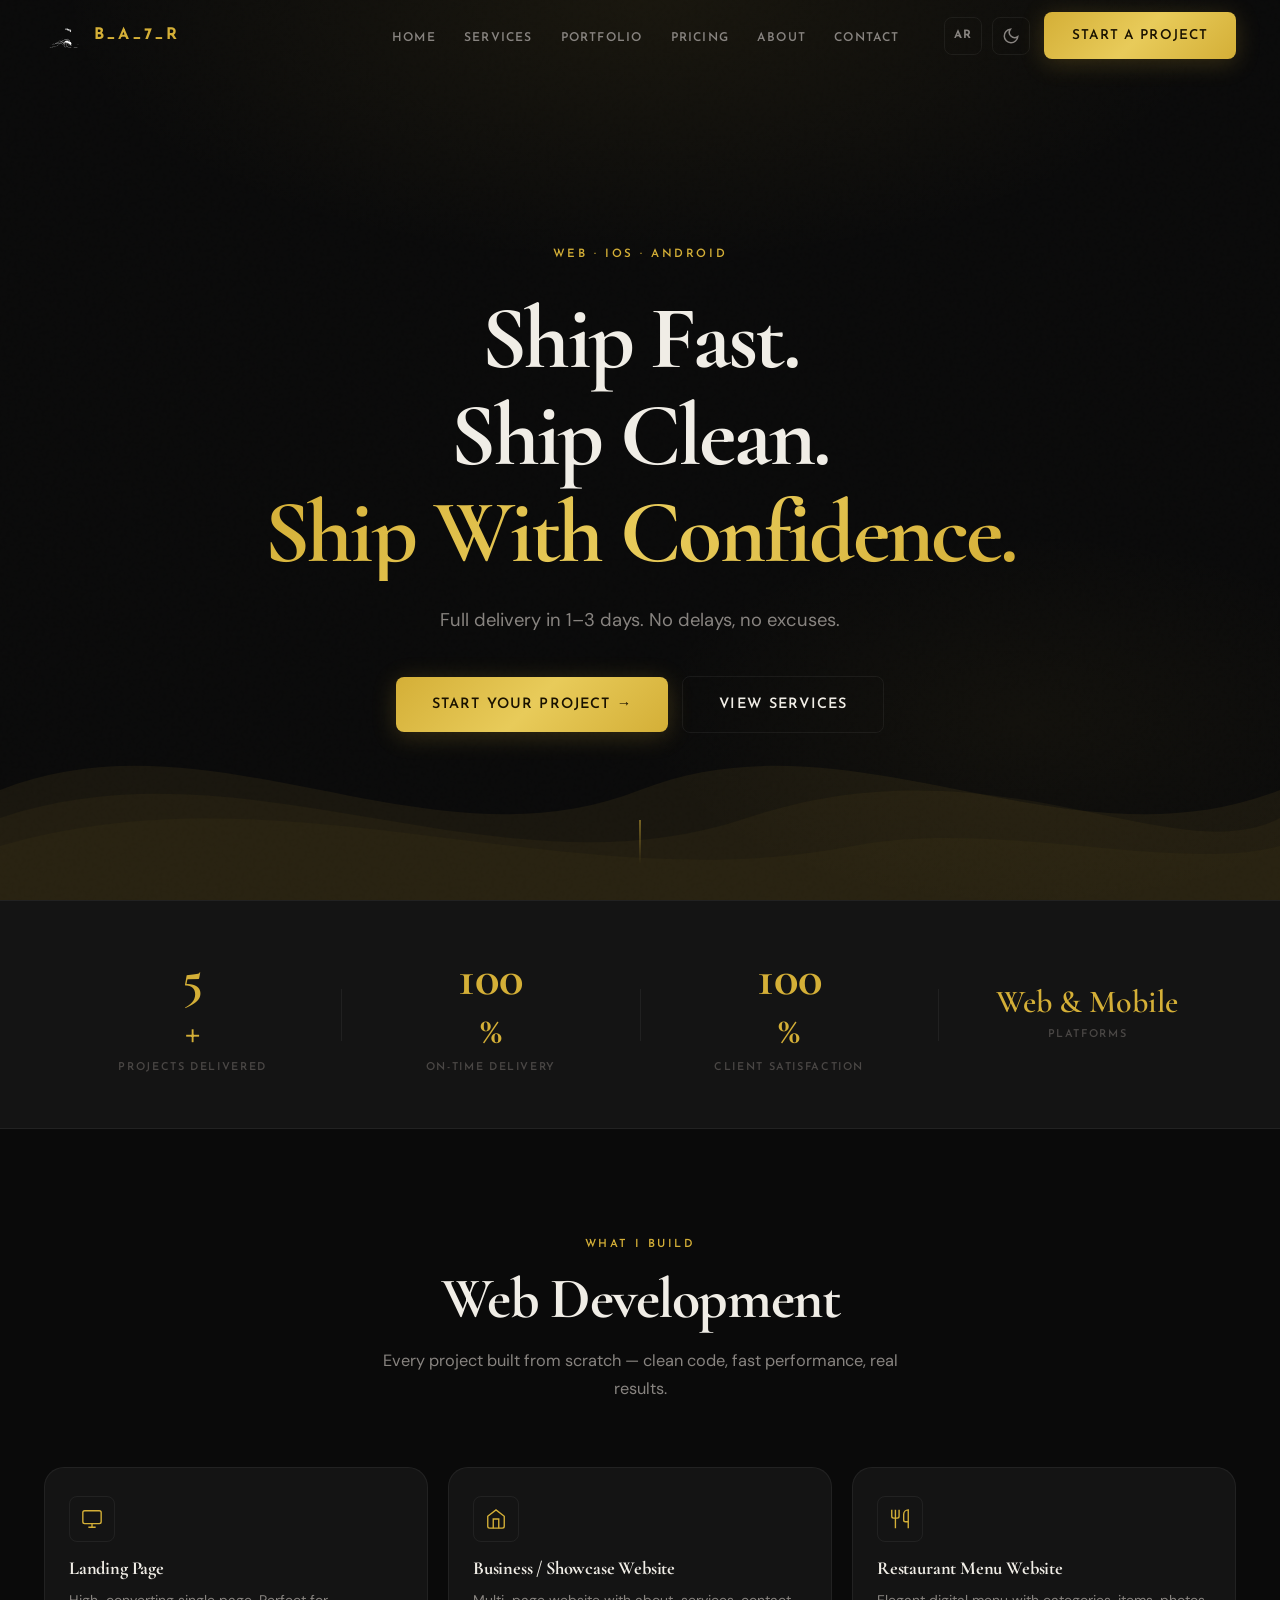
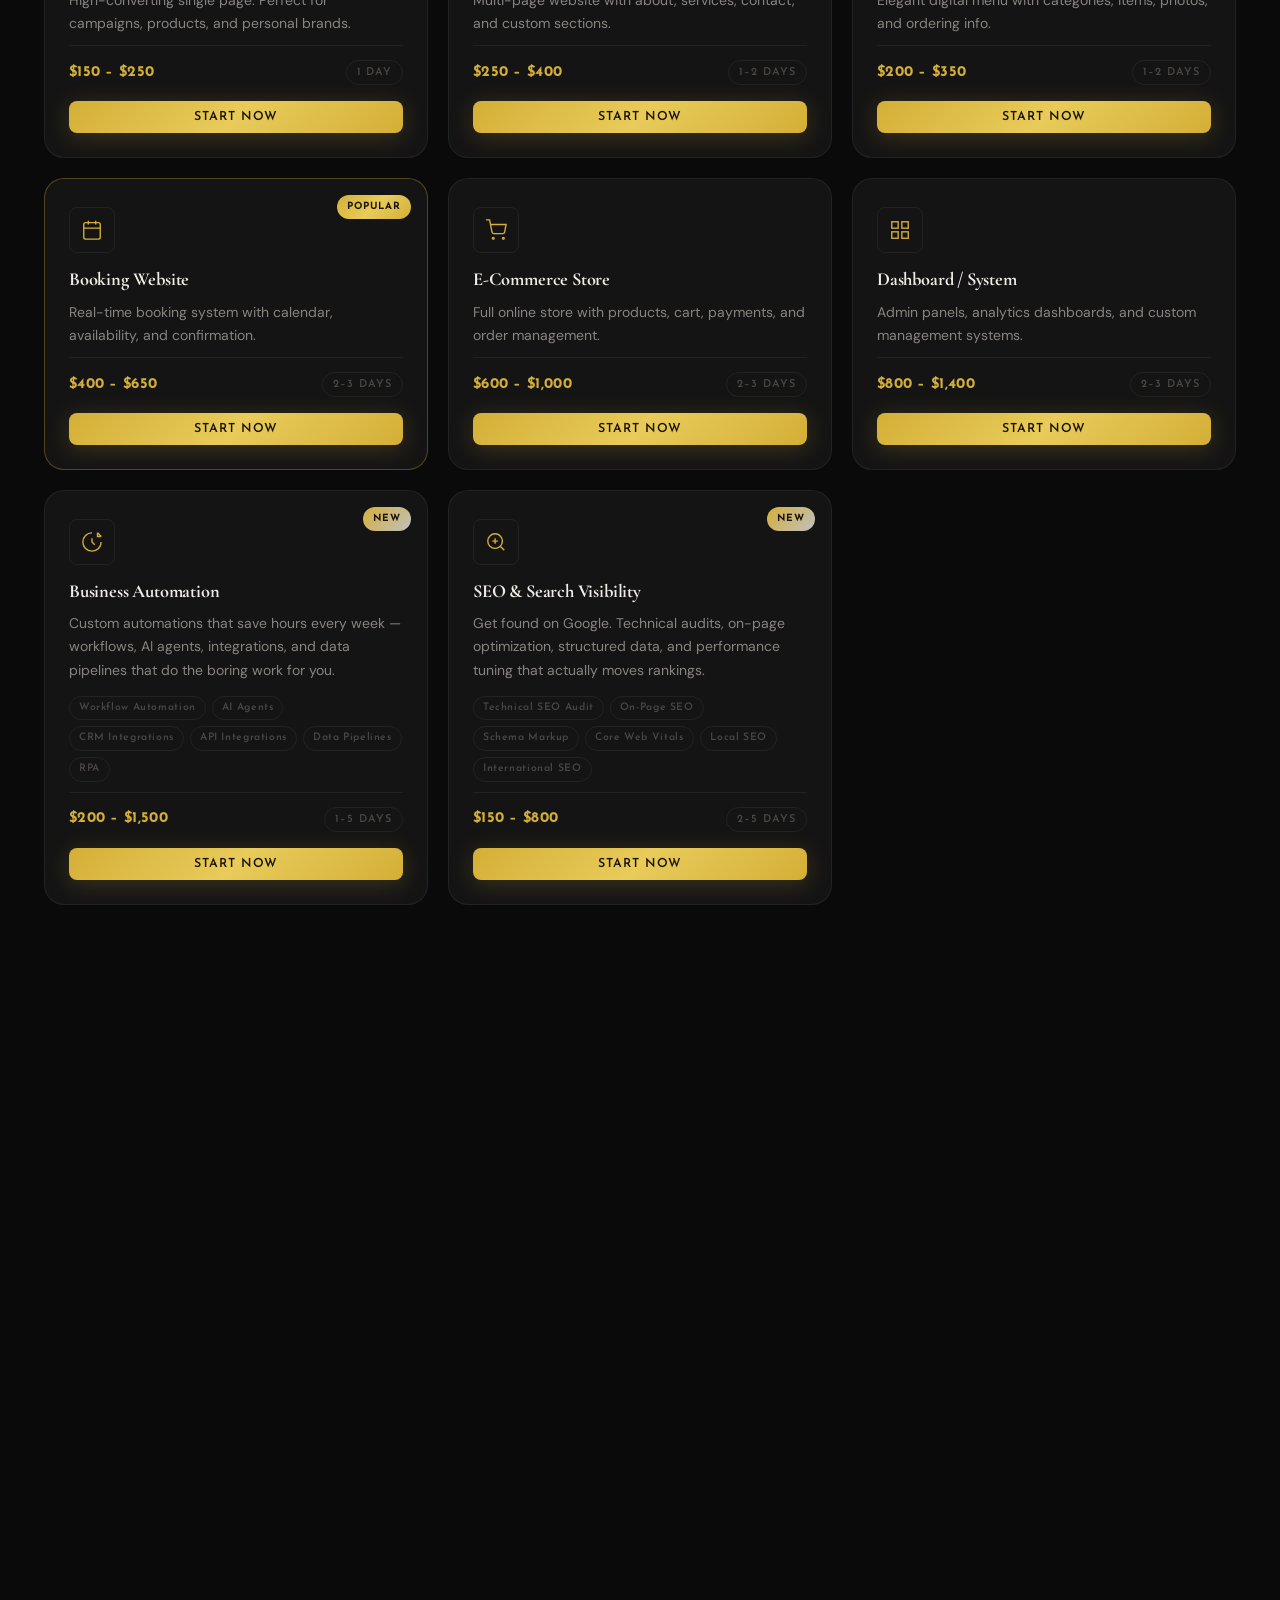
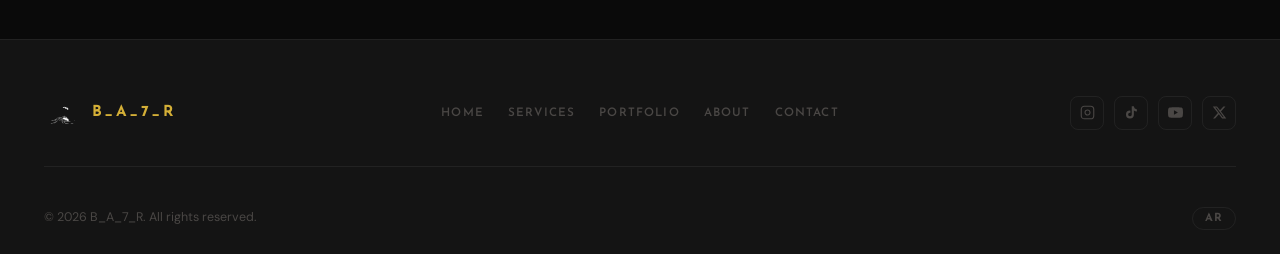
==== commit 57879689: "Add Google verification meta tag manually" ====
--- a/index.html
+++ b/index.html
@@ -1,13 +1,16 @@
 <!DOCTYPE html>
 <html lang="en" data-theme="dark" data-lang="en">
+
 <head>
   <meta charset="UTF-8" />
   <meta name="viewport" content="width=device-width, initial-scale=1.0" />
-
+  <meta name="google-site-verification" content="2u6_WOwHGmsHaqbhB_VgZY5TjJmLh5HH5n7mus6VFL4" />
   <!-- ═══ PRIMARY SEO META ══════════════════════════════ -->
   <title>B_A_7_R — Freelance Web &amp; App Developer | Delivered in Days</title>
-  <meta name="description" content="Fast, clean websites and mobile apps by Bahr (B_A_7_R). Websites in 1–3 days, apps in 2–5 days. Business Automation, SEO. Serving clients worldwide from Jordan." />
-  <meta name="keywords" content="مطور مواقع الأردن,مطور تطبيقات موبايل الأردن,تصميم مواقع عمان,فريلانسر مطور مواقع,web developer Jordan,freelance developer Amman,fast landing page developer,Next.js freelance developer,business automation freelancer,B_A_7_R,Bahr developer,ba7r,ba7rai" />
+  <meta name="description"
+    content="Fast, clean websites and mobile apps by Bahr (B_A_7_R). Websites in 1–3 days, apps in 2–5 days. Business Automation, SEO. Serving clients worldwide from Jordan." />
+  <meta name="keywords"
+    content="مطور مواقع الأردن,مطور تطبيقات موبايل الأردن,تصميم مواقع عمان,فريلانسر مطور مواقع,web developer Jordan,freelance developer Amman,fast landing page developer,Next.js freelance developer,business automation freelancer,B_A_7_R,Bahr developer,ba7r,ba7rai" />
   <meta name="author" content="Bahr Ibrahim — B_A_7_R" />
   <meta name="robots" content="index, follow, max-snippet:-1, max-image-preview:large" />
   <meta name="theme-color" content="#0A0A0A" media="(prefers-color-scheme: dark)" />
@@ -18,7 +21,8 @@
   <!-- ═══ OPEN GRAPH ════════════════════════════════════ -->
   <meta property="og:site_name" content="B_A_7_R" />
   <meta property="og:title" content="B_A_7_R — Freelance Web &amp; App Developer | Delivered in Days" />
-  <meta property="og:description" content="Fast, clean websites and mobile apps. Delivered in 1–3 days. Business Automation, SEO. Worldwide clients." />
+  <meta property="og:description"
+    content="Fast, clean websites and mobile apps. Delivered in 1–3 days. Business Automation, SEO. Worldwide clients." />
   <meta property="og:type" content="website" />
   <meta property="og:url" content="https://ba7r.com/" />
   <meta property="og:image" content="https://ba7r.com/assets/images/og-image.jpg" />
@@ -33,7 +37,8 @@
   <meta name="twitter:site" content="@ba7raiibro" />
   <meta name="twitter:creator" content="@ba7raiibro" />
   <meta name="twitter:title" content="B_A_7_R — Freelance Web &amp; App Developer | Delivered in Days" />
-  <meta name="twitter:description" content="Fast, clean websites and mobile apps. Delivered in 1–3 days. Worldwide clients." />
+  <meta name="twitter:description"
+    content="Fast, clean websites and mobile apps. Delivered in 1–3 days. Worldwide clients." />
   <meta name="twitter:image" content="https://ba7r.com/assets/images/og-image.jpg" />
 
   <!-- ═══ HREFLANG ═══════════════════════════════════════ -->
@@ -55,8 +60,12 @@
   <!-- ═══ PERFORMANCE: PRELOAD CRITICAL ASSETS ══════════ -->
   <link rel="preload" href="assets/images/logo-white.svg" as="image" type="image/svg+xml" />
   <link rel="preload" href="styles.css" as="style" />
-  <link rel="preload" href="https://fonts.googleapis.com/css2?family=Cormorant+Garamond:wght@400;600;700&family=DM+Sans:wght@400;500;600&family=Josefin+Sans:wght@400;600;700&family=Noto+Kufi+Arabic:wght@400;500;700&display=swap" as="style" />
-  <link href="https://fonts.googleapis.com/css2?family=Cormorant+Garamond:wght@400;600;700&family=DM+Sans:wght@400;500;600&family=Josefin+Sans:wght@400;600;700&family=Noto+Kufi+Arabic:wght@400;500;700&display=swap" rel="stylesheet" />
+  <link rel="preload"
+    href="https://fonts.googleapis.com/css2?family=Cormorant+Garamond:wght@400;600;700&family=DM+Sans:wght@400;500;600&family=Josefin+Sans:wght@400;600;700&family=Noto+Kufi+Arabic:wght@400;500;700&display=swap"
+    as="style" />
+  <link
+    href="https://fonts.googleapis.com/css2?family=Cormorant+Garamond:wght@400;600;700&family=DM+Sans:wght@400;500;600&family=Josefin+Sans:wght@400;600;700&family=Noto+Kufi+Arabic:wght@400;500;700&display=swap"
+    rel="stylesheet" />
 
   <!-- ═══ STYLES ═════════════════════════════════════════ -->
   <link rel="stylesheet" href="styles.css" />
@@ -154,7 +163,8 @@
   <nav id="navbar" role="navigation" aria-label="Main navigation">
     <div class="nav-inner">
       <a href="#hero" class="nav-logo" aria-label="B_A_7_R Home">
-        <img src="assets/images/logo-white.svg" alt="B_A_7_R" class="nav-logo-img logo-adaptive" width="54" height="32" fetchpriority="high" />
+        <img src="assets/images/logo-white.svg" alt="B_A_7_R" class="nav-logo-img logo-adaptive" width="54" height="32"
+          fetchpriority="high" />
         <span class="nav-logo-text">B_A_7_R</span>
       </a>
 
@@ -163,12 +173,12 @@
       </button>
 
       <ul class="nav-links" id="nav-links" role="list">
-        <li><a href="#hero"           class="nav-link" data-en="Home"       data-ar="الرئيسية">Home</a></li>
-        <li><a href="#web-services"   class="nav-link" data-en="Services"   data-ar="الخدمات">Services</a></li>
-        <li><a href="#portfolio"      class="nav-link" data-en="Portfolio"  data-ar="أعمالي">Portfolio</a></li>
-        <li><a href="#web-services"   class="nav-link" data-en="Pricing"    data-ar="الأسعار">Pricing</a></li>
-        <li><a href="#about"          class="nav-link" data-en="About"      data-ar="عني">About</a></li>
-        <li><a href="#contact"        class="nav-link" data-en="Contact"    data-ar="تواصل">Contact</a></li>
+        <li><a href="#hero" class="nav-link" data-en="Home" data-ar="الرئيسية">Home</a></li>
+        <li><a href="#web-services" class="nav-link" data-en="Services" data-ar="الخدمات">Services</a></li>
+        <li><a href="#portfolio" class="nav-link" data-en="Portfolio" data-ar="أعمالي">Portfolio</a></li>
+        <li><a href="#web-services" class="nav-link" data-en="Pricing" data-ar="الأسعار">Pricing</a></li>
+        <li><a href="#about" class="nav-link" data-en="About" data-ar="عني">About</a></li>
+        <li><a href="#contact" class="nav-link" data-en="Contact" data-ar="تواصل">Contact</a></li>
       </ul>
 
       <div class="nav-controls">
@@ -177,10 +187,26 @@
           <span class="lang-label-ar" hidden>EN</span>
         </button>
         <button id="theme-toggle" class="ctrl-btn" aria-label="Toggle dark/light mode">
-          <svg class="icon-moon" viewBox="0 0 24 24" fill="none" stroke="currentColor" stroke-width="2" aria-hidden="true"><path d="M21 12.79A9 9 0 1 1 11.21 3 7 7 0 0 0 21 12.79z"/></svg>
-          <svg class="icon-sun" viewBox="0 0 24 24" fill="none" stroke="currentColor" stroke-width="2" aria-hidden="true" hidden><circle cx="12" cy="12" r="5"/><line x1="12" y1="1" x2="12" y2="3"/><line x1="12" y1="21" x2="12" y2="23"/><line x1="4.22" y1="4.22" x2="5.64" y2="5.64"/><line x1="18.36" y1="18.36" x2="19.78" y2="19.78"/><line x1="1" y1="12" x2="3" y2="12"/><line x1="21" y1="12" x2="23" y2="12"/><line x1="4.22" y1="19.78" x2="5.64" y2="18.36"/><line x1="18.36" y1="5.64" x2="19.78" y2="4.22"/></svg>
+          <svg class="icon-moon" viewBox="0 0 24 24" fill="none" stroke="currentColor" stroke-width="2"
+            aria-hidden="true">
+            <path d="M21 12.79A9 9 0 1 1 11.21 3 7 7 0 0 0 21 12.79z" />
+          </svg>
+          <svg class="icon-sun" viewBox="0 0 24 24" fill="none" stroke="currentColor" stroke-width="2"
+            aria-hidden="true" hidden>
+            <circle cx="12" cy="12" r="5" />
+            <line x1="12" y1="1" x2="12" y2="3" />
+            <line x1="12" y1="21" x2="12" y2="23" />
+            <line x1="4.22" y1="4.22" x2="5.64" y2="5.64" />
+            <line x1="18.36" y1="18.36" x2="19.78" y2="19.78" />
+            <line x1="1" y1="12" x2="3" y2="12" />
+            <line x1="21" y1="12" x2="23" y2="12" />
+            <line x1="4.22" y1="19.78" x2="5.64" y2="18.36" />
+            <line x1="18.36" y1="5.64" x2="19.78" y2="4.22" />
+          </svg>
         </button>
-        <a href="https://wa.me/962777832959?text=Hi%20Bahr!%20I'd%20like%20to%20start%20a%20project." target="_blank" rel="noopener noreferrer" class="btn btn-gold nav-cta" data-en="Start a Project" data-ar="ابدأ مشروعك">Start a Project</a>
+        <a href="https://wa.me/962777832959?text=Hi%20Bahr!%20I'd%20like%20to%20start%20a%20project." target="_blank"
+          rel="noopener noreferrer" class="btn btn-gold nav-cta" data-en="Start a Project" data-ar="ابدأ مشروعك">Start a
+          Project</a>
       </div>
     </div>
   </nav>
@@ -204,20 +230,24 @@
       </div>
 
       <div class="hero-content container">
-        <p class="hero-eyebrow reveal-up" data-en="Web · iOS · Android" data-ar="ويب · iOS · Android">Web · iOS · Android</p>
+        <p class="hero-eyebrow reveal-up" data-en="Web · iOS · Android" data-ar="ويب · iOS · Android">Web · iOS ·
+          Android</p>
         <h1 class="hero-h1 reveal-up" style="animation-delay:.1s">
           <span class="h1-line1" data-en="Ship Fast." data-ar="أسرع.">Ship Fast.</span>
           <span class="h1-line2" data-en="Ship Clean." data-ar="أنظف.">Ship Clean.</span>
           <span class="h1-line3 text-gold" data-en="Ship With Confidence." data-ar="بثقة.">Ship With Confidence.</span>
         </h1>
         <p class="hero-sub reveal-up" style="animation-delay:.2s"
-           data-en="Full delivery in 1–3 days. No delays, no excuses."
-           data-ar="التسليم الكامل خلال 1–3 أيام. بدون تأخير، بدون أعذار.">
+          data-en="Full delivery in 1–3 days. No delays, no excuses."
+          data-ar="التسليم الكامل خلال 1–3 أيام. بدون تأخير، بدون أعذار.">
           Full delivery in 1–3 days. No delays, no excuses.
         </p>
         <div class="hero-ctas reveal-up" style="animation-delay:.3s">
-          <a href="https://wa.me/962777832959?text=Hi%20Bahr!%20I'd%20like%20to%20start%20a%20project.%0A%0AMy%20name%3A%0AMy%20project%3A%0ADetails%3A" target="_blank" rel="noopener noreferrer" class="btn btn-gold btn-lg" data-en="Start Your Project →" data-ar="ابدأ مشروعك ←">Start Your Project →</a>
-          <a href="#web-services" class="btn btn-outline btn-lg" data-en="View Services" data-ar="الخدمات">View Services</a>
+          <a href="https://wa.me/962777832959?text=Hi%20Bahr!%20I'd%20like%20to%20start%20a%20project.%0A%0AMy%20name%3A%0AMy%20project%3A%0ADetails%3A"
+            target="_blank" rel="noopener noreferrer" class="btn btn-gold btn-lg" data-en="Start Your Project →"
+            data-ar="ابدأ مشروعك ←">Start Your Project →</a>
+          <a href="#web-services" class="btn btn-outline btn-lg" data-en="View Services" data-ar="الخدمات">View
+            Services</a>
         </div>
       </div>
 
@@ -256,100 +286,192 @@
     <!-- ══════════════════════════════════════
          WEB SERVICES
     ══════════════════════════════════════ -->
-    <section id="web-services" aria-label="Web development services" style="content-visibility:auto;contain-intrinsic-size:0 800px">
+    <section id="web-services" aria-label="Web development services"
+      style="content-visibility:auto;contain-intrinsic-size:0 800px">
       <div class="container">
         <header class="section-hd" data-reveal>
           <span class="section-tag" data-en="What I Build" data-ar="شو بأبني">What I Build</span>
           <h2 class="section-title" data-en="Web Development" data-ar="تطوير المواقع">Web Development</h2>
-          <p class="section-sub" data-en="Every project built from scratch — clean code, fast performance, real results." data-ar="كل مشروع مبني من الصفر — كود نظيف، أداء سريع، نتائج حقيقية.">Every project built from scratch — clean code, fast performance, real results.</p>
+          <p class="section-sub"
+            data-en="Every project built from scratch — clean code, fast performance, real results."
+            data-ar="كل مشروع مبني من الصفر — كود نظيف، أداء سريع، نتائج حقيقية.">Every project built from scratch —
+            clean code, fast performance, real results.</p>
         </header>
 
         <div class="svc-grid">
           <article class="svc-card" data-reveal data-service="Landing Page">
-            <div class="svc-icon" aria-hidden="true"><svg viewBox="0 0 24 24" fill="none" stroke="currentColor" stroke-width="1.5"><rect x="2" y="3" width="20" height="14" rx="2"/><path d="M8 21h8M12 17v4"/></svg></div>
+            <div class="svc-icon" aria-hidden="true"><svg viewBox="0 0 24 24" fill="none" stroke="currentColor"
+                stroke-width="1.5">
+                <rect x="2" y="3" width="20" height="14" rx="2" />
+                <path d="M8 21h8M12 17v4" />
+              </svg></div>
             <div class="svc-body">
               <h3 data-en="Landing Page" data-ar="صفحة هبوط">Landing Page</h3>
-              <p data-en="High-converting single page. Perfect for campaigns, products, and personal brands." data-ar="صفحة واحدة عالية التحويل. مثالية للحملات والمنتجات والعلامات الشخصية.">High-converting single page. Perfect for campaigns, products, and personal brands.</p>
-              <div class="svc-meta"><span class="svc-price">$150 – $250</span><span class="svc-del" data-en="1 day" data-ar="يوم واحد">1 day</span></div>
-            </div>
-            <button class="btn btn-gold btn-sm wa-btn" data-service-en="Landing Page" data-service-ar="صفحة هبوط" data-en="Start Now" data-ar="ابدأ الآن">Start Now</button>
+              <p data-en="High-converting single page. Perfect for campaigns, products, and personal brands."
+                data-ar="صفحة واحدة عالية التحويل. مثالية للحملات والمنتجات والعلامات الشخصية.">High-converting single
+                page. Perfect for campaigns, products, and personal brands.</p>
+              <div class="svc-meta"><span class="svc-price">$150 – $250</span><span class="svc-del" data-en="1 day"
+                  data-ar="يوم واحد">1 day</span></div>
+            </div>
+            <button class="btn btn-gold btn-sm wa-btn" data-service-en="Landing Page" data-service-ar="صفحة هبوط"
+              data-en="Start Now" data-ar="ابدأ الآن">Start Now</button>
           </article>
 
           <article class="svc-card" data-reveal data-service="Business Website">
-            <div class="svc-icon" aria-hidden="true"><svg viewBox="0 0 24 24" fill="none" stroke="currentColor" stroke-width="1.5"><path d="M3 9l9-7 9 7v11a2 2 0 0 1-2 2H5a2 2 0 0 1-2-2z"/><polyline points="9 22 9 12 15 12 15 22"/></svg></div>
+            <div class="svc-icon" aria-hidden="true"><svg viewBox="0 0 24 24" fill="none" stroke="currentColor"
+                stroke-width="1.5">
+                <path d="M3 9l9-7 9 7v11a2 2 0 0 1-2 2H5a2 2 0 0 1-2-2z" />
+                <polyline points="9 22 9 12 15 12 15 22" />
+              </svg></div>
             <div class="svc-body">
               <h3 data-en="Business / Showcase Website" data-ar="موقع شركة / عرض">Business / Showcase Website</h3>
-              <p data-en="Multi-page website with about, services, contact, and custom sections." data-ar="موقع متعدد الصفحات مع من نحن، الخدمات، التواصل، وأقسام مخصصة.">Multi-page website with about, services, contact, and custom sections.</p>
-              <div class="svc-meta"><span class="svc-price">$250 – $400</span><span class="svc-del" data-en="1–2 days" data-ar="1–2 أيام">1–2 days</span></div>
-            </div>
-            <button class="btn btn-gold btn-sm wa-btn" data-service-en="Business/Showcase Website" data-service-ar="موقع شركة / عرض" data-en="Start Now" data-ar="ابدأ الآن">Start Now</button>
+              <p data-en="Multi-page website with about, services, contact, and custom sections."
+                data-ar="موقع متعدد الصفحات مع من نحن، الخدمات، التواصل، وأقسام مخصصة.">Multi-page website with about,
+                services, contact, and custom sections.</p>
+              <div class="svc-meta"><span class="svc-price">$250 – $400</span><span class="svc-del" data-en="1–2 days"
+                  data-ar="1–2 أيام">1–2 days</span></div>
+            </div>
+            <button class="btn btn-gold btn-sm wa-btn" data-service-en="Business/Showcase Website"
+              data-service-ar="موقع شركة / عرض" data-en="Start Now" data-ar="ابدأ الآن">Start Now</button>
           </article>
 
           <article class="svc-card" data-reveal data-service="Restaurant Menu">
-            <div class="svc-icon" aria-hidden="true"><svg viewBox="0 0 24 24" fill="none" stroke="currentColor" stroke-width="1.5"><path d="M3 2v7c0 1.1.9 2 2 2h4a2 2 0 0 0 2-2V2"/><path d="M7 2v20M21 15V2a5 5 0 0 0-5 5v6c0 1.1.9 2 2 2h3zm0 0v7"/></svg></div>
+            <div class="svc-icon" aria-hidden="true"><svg viewBox="0 0 24 24" fill="none" stroke="currentColor"
+                stroke-width="1.5">
+                <path d="M3 2v7c0 1.1.9 2 2 2h4a2 2 0 0 0 2-2V2" />
+                <path d="M7 2v20M21 15V2a5 5 0 0 0-5 5v6c0 1.1.9 2 2 2h3zm0 0v7" />
+              </svg></div>
             <div class="svc-body">
               <h3 data-en="Restaurant Menu Website" data-ar="موقع قائمة مطعم">Restaurant Menu Website</h3>
-              <p data-en="Elegant digital menu with categories, items, photos, and ordering info." data-ar="قائمة رقمية أنيقة مع فئات وعناصر وصور ومعلومات الطلب.">Elegant digital menu with categories, items, photos, and ordering info.</p>
-              <div class="svc-meta"><span class="svc-price">$200 – $350</span><span class="svc-del" data-en="1–2 days" data-ar="1–2 أيام">1–2 days</span></div>
-            </div>
-            <button class="btn btn-gold btn-sm wa-btn" data-service-en="Restaurant Menu Website" data-service-ar="موقع قائمة مطعم" data-en="Start Now" data-ar="ابدأ الآن">Start Now</button>
+              <p data-en="Elegant digital menu with categories, items, photos, and ordering info."
+                data-ar="قائمة رقمية أنيقة مع فئات وعناصر وصور ومعلومات الطلب.">Elegant digital menu with categories,
+                items, photos, and ordering info.</p>
+              <div class="svc-meta"><span class="svc-price">$200 – $350</span><span class="svc-del" data-en="1–2 days"
+                  data-ar="1–2 أيام">1–2 days</span></div>
+            </div>
+            <button class="btn btn-gold btn-sm wa-btn" data-service-en="Restaurant Menu Website"
+              data-service-ar="موقع قائمة مطعم" data-en="Start Now" data-ar="ابدأ الآن">Start Now</button>
           </article>
 
           <article class="svc-card svc-featured" data-reveal data-service="Booking Website">
             <span class="svc-badge" data-en="Popular" data-ar="الأكثر طلباً">Popular</span>
-            <div class="svc-icon" aria-hidden="true"><svg viewBox="0 0 24 24" fill="none" stroke="currentColor" stroke-width="1.5"><rect x="3" y="4" width="18" height="18" rx="2"/><line x1="16" y1="2" x2="16" y2="6"/><line x1="8" y1="2" x2="8" y2="6"/><line x1="3" y1="10" x2="21" y2="10"/></svg></div>
+            <div class="svc-icon" aria-hidden="true"><svg viewBox="0 0 24 24" fill="none" stroke="currentColor"
+                stroke-width="1.5">
+                <rect x="3" y="4" width="18" height="18" rx="2" />
+                <line x1="16" y1="2" x2="16" y2="6" />
+                <line x1="8" y1="2" x2="8" y2="6" />
+                <line x1="3" y1="10" x2="21" y2="10" />
+              </svg></div>
             <div class="svc-body">
               <h3 data-en="Booking Website" data-ar="موقع حجوزات">Booking Website</h3>
-              <p data-en="Real-time booking system with calendar, availability, and confirmation." data-ar="نظام حجز فوري مع تقويم وتوفر وتأكيد.">Real-time booking system with calendar, availability, and confirmation.</p>
-              <div class="svc-meta"><span class="svc-price">$400 – $650</span><span class="svc-del" data-en="2–3 days" data-ar="2–3 أيام">2–3 days</span></div>
-            </div>
-            <button class="btn btn-gold btn-sm wa-btn" data-service-en="Booking Website" data-service-ar="موقع حجوزات" data-en="Start Now" data-ar="ابدأ الآن">Start Now</button>
+              <p data-en="Real-time booking system with calendar, availability, and confirmation."
+                data-ar="نظام حجز فوري مع تقويم وتوفر وتأكيد.">Real-time booking system with calendar, availability, and
+                confirmation.</p>
+              <div class="svc-meta"><span class="svc-price">$400 – $650</span><span class="svc-del" data-en="2–3 days"
+                  data-ar="2–3 أيام">2–3 days</span></div>
+            </div>
+            <button class="btn btn-gold btn-sm wa-btn" data-service-en="Booking Website" data-service-ar="موقع حجوزات"
+              data-en="Start Now" data-ar="ابدأ الآن">Start Now</button>
           </article>
 
           <article class="svc-card" data-reveal data-service="E-Commerce Store">
-            <div class="svc-icon" aria-hidden="true"><svg viewBox="0 0 24 24" fill="none" stroke="currentColor" stroke-width="1.5"><circle cx="9" cy="21" r="1"/><circle cx="20" cy="21" r="1"/><path d="M1 1h4l2.68 13.39a2 2 0 0 0 2 1.61h9.72a2 2 0 0 0 2-1.61L23 6H6"/></svg></div>
+            <div class="svc-icon" aria-hidden="true"><svg viewBox="0 0 24 24" fill="none" stroke="currentColor"
+                stroke-width="1.5">
+                <circle cx="9" cy="21" r="1" />
+                <circle cx="20" cy="21" r="1" />
+                <path d="M1 1h4l2.68 13.39a2 2 0 0 0 2 1.61h9.72a2 2 0 0 0 2-1.61L23 6H6" />
+              </svg></div>
             <div class="svc-body">
               <h3 data-en="E-Commerce Store" data-ar="متجر إلكتروني">E-Commerce Store</h3>
-              <p data-en="Full online store with products, cart, payments, and order management." data-ar="متجر كامل مع منتجات وسلة وبوابة دفع وإدارة طلبات.">Full online store with products, cart, payments, and order management.</p>
-              <div class="svc-meta"><span class="svc-price">$600 – $1,000</span><span class="svc-del" data-en="2–3 days" data-ar="2–3 أيام">2–3 days</span></div>
-            </div>
-            <button class="btn btn-gold btn-sm wa-btn" data-service-en="E-Commerce Store" data-service-ar="متجر إلكتروني" data-en="Start Now" data-ar="ابدأ الآن">Start Now</button>
+              <p data-en="Full online store with products, cart, payments, and order management."
+                data-ar="متجر كامل مع منتجات وسلة وبوابة دفع وإدارة طلبات.">Full online store with products, cart,
+                payments, and order management.</p>
+              <div class="svc-meta"><span class="svc-price">$600 – $1,000</span><span class="svc-del" data-en="2–3 days"
+                  data-ar="2–3 أيام">2–3 days</span></div>
+            </div>
+            <button class="btn btn-gold btn-sm wa-btn" data-service-en="E-Commerce Store"
+              data-service-ar="متجر إلكتروني" data-en="Start Now" data-ar="ابدأ الآن">Start Now</button>
           </article>
 
           <article class="svc-card" data-reveal data-service="Dashboard System">
-            <div class="svc-icon" aria-hidden="true"><svg viewBox="0 0 24 24" fill="none" stroke="currentColor" stroke-width="1.5"><rect x="3" y="3" width="7" height="7"/><rect x="14" y="3" width="7" height="7"/><rect x="14" y="14" width="7" height="7"/><rect x="3" y="14" width="7" height="7"/></svg></div>
+            <div class="svc-icon" aria-hidden="true"><svg viewBox="0 0 24 24" fill="none" stroke="currentColor"
+                stroke-width="1.5">
+                <rect x="3" y="3" width="7" height="7" />
+                <rect x="14" y="3" width="7" height="7" />
+                <rect x="14" y="14" width="7" height="7" />
+                <rect x="3" y="14" width="7" height="7" />
+              </svg></div>
             <div class="svc-body">
               <h3 data-en="Dashboard / System" data-ar="لوحة تحكم / نظام">Dashboard / System</h3>
-              <p data-en="Admin panels, analytics dashboards, and custom management systems." data-ar="لوحات إدارة، تحليلات، وأنظمة إدارة مخصصة.">Admin panels, analytics dashboards, and custom management systems.</p>
-              <div class="svc-meta"><span class="svc-price">$800 – $1,400</span><span class="svc-del" data-en="2–3 days" data-ar="2–3 أيام">2–3 days</span></div>
-            </div>
-            <button class="btn btn-gold btn-sm wa-btn" data-service-en="Dashboard/System" data-service-ar="لوحة تحكم / نظام" data-en="Start Now" data-ar="ابدأ الآن">Start Now</button>
+              <p data-en="Admin panels, analytics dashboards, and custom management systems."
+                data-ar="لوحات إدارة، تحليلات، وأنظمة إدارة مخصصة.">Admin panels, analytics dashboards, and custom
+                management systems.</p>
+              <div class="svc-meta"><span class="svc-price">$800 – $1,400</span><span class="svc-del" data-en="2–3 days"
+                  data-ar="2–3 أيام">2–3 days</span></div>
+            </div>
+            <button class="btn btn-gold btn-sm wa-btn" data-service-en="Dashboard/System"
+              data-service-ar="لوحة تحكم / نظام" data-en="Start Now" data-ar="ابدأ الآن">Start Now</button>
           </article>
 
           <!-- ── NEW: Business Automation (Phase 6) ── -->
           <article class="svc-card svc-new" data-reveal data-service="Business Automation">
             <span class="svc-badge svc-badge-new" data-en="New" data-ar="جديد">New</span>
-            <div class="svc-icon" aria-hidden="true"><svg viewBox="0 0 24 24" fill="none" stroke="currentColor" stroke-width="1.5"><path d="M12 2a10 10 0 1 0 10 10"/><path d="M12 8v4l3 3"/><path d="M18 2v4h4"/><path d="M22 6l-4-4"/></svg></div>
+            <div class="svc-icon" aria-hidden="true"><svg viewBox="0 0 24 24" fill="none" stroke="currentColor"
+                stroke-width="1.5">
+                <path d="M12 2a10 10 0 1 0 10 10" />
+                <path d="M12 8v4l3 3" />
+                <path d="M18 2v4h4" />
+                <path d="M22 6l-4-4" />
+              </svg></div>
             <div class="svc-body">
               <h3 data-en="Business Automation" data-ar="أتمتة الأعمال">Business Automation</h3>
-              <p data-en="Custom automations that save hours every week — workflows, AI agents, integrations, and data pipelines that do the boring work for you." data-ar="أتمتة مخصصة بتوفرلك ساعات كل أسبوع — ورك فلوز، وكلاء ذكاء اصطناعي، تكاملات، وأنابيب بيانات بتشتغل بدالك.">Custom automations that save hours every week — workflows, AI agents, integrations, and data pipelines that do the boring work for you.</p>
-              <ul class="svc-tags"><li>Workflow Automation</li><li>AI Agents</li><li>CRM Integrations</li><li>API Integrations</li><li>Data Pipelines</li><li>RPA</li></ul>
-              <div class="svc-meta"><span class="svc-price">$200 – $1,500</span><span class="svc-del" data-en="1–5 days" data-ar="1–5 أيام">1–5 days</span></div>
-            </div>
-            <button class="btn btn-gold btn-sm wa-btn" data-service-en="Business Automation" data-service-ar="أتمتة الأعمال" data-en="Start Now" data-ar="ابدأ الآن">Start Now</button>
+              <p data-en="Custom automations that save hours every week — workflows, AI agents, integrations, and data pipelines that do the boring work for you."
+                data-ar="أتمتة مخصصة بتوفرلك ساعات كل أسبوع — ورك فلوز، وكلاء ذكاء اصطناعي، تكاملات، وأنابيب بيانات بتشتغل بدالك.">
+                Custom automations that save hours every week — workflows, AI agents, integrations, and data pipelines
+                that do the boring work for you.</p>
+              <ul class="svc-tags">
+                <li>Workflow Automation</li>
+                <li>AI Agents</li>
+                <li>CRM Integrations</li>
+                <li>API Integrations</li>
+                <li>Data Pipelines</li>
+                <li>RPA</li>
+              </ul>
+              <div class="svc-meta"><span class="svc-price">$200 – $1,500</span><span class="svc-del" data-en="1–5 days"
+                  data-ar="1–5 أيام">1–5 days</span></div>
+            </div>
+            <button class="btn btn-gold btn-sm wa-btn" data-service-en="Business Automation"
+              data-service-ar="أتمتة الأعمال" data-en="Start Now" data-ar="ابدأ الآن">Start Now</button>
           </article>
 
           <!-- ── NEW: SEO (Phase 6) ── -->
           <article class="svc-card svc-new" data-reveal data-service="SEO">
             <span class="svc-badge svc-badge-new" data-en="New" data-ar="جديد">New</span>
-            <div class="svc-icon" aria-hidden="true"><svg viewBox="0 0 24 24" fill="none" stroke="currentColor" stroke-width="1.5"><circle cx="11" cy="11" r="8"/><path d="m21 21-4.35-4.35"/><path d="M11 8v6M8 11h6"/></svg></div>
+            <div class="svc-icon" aria-hidden="true"><svg viewBox="0 0 24 24" fill="none" stroke="currentColor"
+                stroke-width="1.5">
+                <circle cx="11" cy="11" r="8" />
+                <path d="m21 21-4.35-4.35" />
+                <path d="M11 8v6M8 11h6" />
+              </svg></div>
             <div class="svc-body">
               <h3 data-en="SEO & Search Visibility" data-ar="تحسين ظهور الموقع (SEO)">SEO &amp; Search Visibility</h3>
-              <p data-en="Get found on Google. Technical audits, on-page optimization, structured data, and performance tuning that actually moves rankings." data-ar="خلي موقعك يظهر على جوجل. تدقيق تقني، تحسين داخلي، بيانات منظمة، وتحسين أداء بيرفع ترتيبك فعلياً.">Get found on Google. Technical audits, on-page optimization, structured data, and performance tuning that actually moves rankings.</p>
-              <ul class="svc-tags"><li>Technical SEO Audit</li><li>On-Page SEO</li><li>Schema Markup</li><li>Core Web Vitals</li><li>Local SEO</li><li>International SEO</li></ul>
-              <div class="svc-meta"><span class="svc-price">$150 – $800</span><span class="svc-del" data-en="2–5 days" data-ar="2–5 أيام">2–5 days</span></div>
-            </div>
-            <button class="btn btn-gold btn-sm wa-btn" data-service-en="SEO & Search Visibility" data-service-ar="تحسين ظهور الموقع (SEO)" data-en="Start Now" data-ar="ابدأ الآن">Start Now</button>
+              <p data-en="Get found on Google. Technical audits, on-page optimization, structured data, and performance tuning that actually moves rankings."
+                data-ar="خلي موقعك يظهر على جوجل. تدقيق تقني، تحسين داخلي، بيانات منظمة، وتحسين أداء بيرفع ترتيبك فعلياً.">
+                Get found on Google. Technical audits, on-page optimization, structured data, and performance tuning
+                that actually moves rankings.</p>
+              <ul class="svc-tags">
+                <li>Technical SEO Audit</li>
+                <li>On-Page SEO</li>
+                <li>Schema Markup</li>
+                <li>Core Web Vitals</li>
+                <li>Local SEO</li>
+                <li>International SEO</li>
+              </ul>
+              <div class="svc-meta"><span class="svc-price">$150 – $800</span><span class="svc-del" data-en="2–5 days"
+                  data-ar="2–5 أيام">2–5 days</span></div>
+            </div>
+            <button class="btn btn-gold btn-sm wa-btn" data-service-en="SEO & Search Visibility"
+              data-service-ar="تحسين ظهور الموقع (SEO)" data-en="Start Now" data-ar="ابدأ الآن">Start Now</button>
           </article>
         </div>
       </div>
@@ -358,41 +480,71 @@
     <!-- ══════════════════════════════════════
          MOBILE APP SERVICES
     ══════════════════════════════════════ -->
-    <section id="mobile-services" aria-label="Mobile app services" style="content-visibility:auto;contain-intrinsic-size:0 600px">
+    <section id="mobile-services" aria-label="Mobile app services"
+      style="content-visibility:auto;contain-intrinsic-size:0 600px">
       <div class="container">
         <header class="section-hd" data-reveal>
           <span class="section-tag" data-en="Mobile Apps" data-ar="تطبيقات الموبايل">Mobile Apps</span>
           <h2 class="section-title" data-en="iOS &amp; Android" data-ar="iOS وAndroid">iOS &amp; Android</h2>
-          <p class="section-sub" data-en="Native-quality apps built with cross-platform technology. One codebase, both platforms." data-ar="تطبيقات بجودة أصيلة مبنية بتقنية متعددة المنصات. كودبيس واحد، منصتان.">Native-quality apps built with cross-platform technology. One codebase, both platforms.</p>
+          <p class="section-sub"
+            data-en="Native-quality apps built with cross-platform technology. One codebase, both platforms."
+            data-ar="تطبيقات بجودة أصيلة مبنية بتقنية متعددة المنصات. كودبيس واحد، منصتان.">Native-quality apps built
+            with cross-platform technology. One codebase, both platforms.</p>
         </header>
         <div class="svc-grid svc-grid-3">
           <article class="svc-card" data-reveal>
-            <div class="svc-icon" aria-hidden="true"><svg viewBox="0 0 24 24" fill="none" stroke="currentColor" stroke-width="1.5"><rect x="5" y="2" width="14" height="20" rx="2"/><line x1="12" y1="18" x2="12.01" y2="18"/></svg></div>
+            <div class="svc-icon" aria-hidden="true"><svg viewBox="0 0 24 24" fill="none" stroke="currentColor"
+                stroke-width="1.5">
+                <rect x="5" y="2" width="14" height="20" rx="2" />
+                <line x1="12" y1="18" x2="12.01" y2="18" />
+              </svg></div>
             <div class="svc-body">
               <h3 data-en="Simple App" data-ar="تطبيق بسيط">Simple App</h3>
-              <p data-en="iOS or Android. Clean UI, core features, ready to publish on App Store / Play Store." data-ar="iOS أو Android. واجهة نظيفة، ميزات أساسية، جاهز للنشر.">iOS or Android. Clean UI, core features, ready to publish.</p>
-              <div class="svc-meta"><span class="svc-price">$600 – $900</span><span class="svc-del" data-en="2–3 days" data-ar="2–3 أيام">2–3 days</span></div>
-            </div>
-            <button class="btn btn-gold btn-sm wa-btn" data-service-en="Simple Mobile App (iOS or Android)" data-service-ar="تطبيق بسيط (iOS أو Android)" data-en="Start Now" data-ar="ابدأ الآن">Start Now</button>
+              <p data-en="iOS or Android. Clean UI, core features, ready to publish on App Store / Play Store."
+                data-ar="iOS أو Android. واجهة نظيفة، ميزات أساسية، جاهز للنشر.">iOS or Android. Clean UI, core
+                features, ready to publish.</p>
+              <div class="svc-meta"><span class="svc-price">$600 – $900</span><span class="svc-del" data-en="2–3 days"
+                  data-ar="2–3 أيام">2–3 days</span></div>
+            </div>
+            <button class="btn btn-gold btn-sm wa-btn" data-service-en="Simple Mobile App (iOS or Android)"
+              data-service-ar="تطبيق بسيط (iOS أو Android)" data-en="Start Now" data-ar="ابدأ الآن">Start Now</button>
           </article>
           <article class="svc-card svc-featured" data-reveal>
             <span class="svc-badge" data-en="Best Value" data-ar="أفضل قيمة">Best Value</span>
-            <div class="svc-icon" aria-hidden="true"><svg viewBox="0 0 24 24" fill="none" stroke="currentColor" stroke-width="1.5"><rect x="5" y="2" width="14" height="20" rx="2"/><line x1="12" y1="18" x2="12.01" y2="18"/><path d="M9 2h6"/></svg></div>
+            <div class="svc-icon" aria-hidden="true"><svg viewBox="0 0 24 24" fill="none" stroke="currentColor"
+                stroke-width="1.5">
+                <rect x="5" y="2" width="14" height="20" rx="2" />
+                <line x1="12" y1="18" x2="12.01" y2="18" />
+                <path d="M9 2h6" />
+              </svg></div>
             <div class="svc-body">
-              <h3 data-en="Medium App (iOS + Android)" data-ar="تطبيق متوسط (iOS + Android)">Medium App (iOS + Android)</h3>
-              <p data-en="Cross-platform app with authentication, database, and both platforms." data-ar="تطبيق متعدد المنصات مع تسجيل دخول، قاعدة بيانات، ومنصتان.">Cross-platform app with authentication, database, and both platforms.</p>
-              <div class="svc-meta"><span class="svc-price">$1,000 – $1,500</span><span class="svc-del" data-en="3–5 days" data-ar="3–5 أيام">3–5 days</span></div>
-            </div>
-            <button class="btn btn-gold btn-sm wa-btn" data-service-en="Medium App (iOS + Android)" data-service-ar="تطبيق متوسط (iOS + Android)" data-en="Start Now" data-ar="ابدأ الآن">Start Now</button>
+              <h3 data-en="Medium App (iOS + Android)" data-ar="تطبيق متوسط (iOS + Android)">Medium App (iOS + Android)
+              </h3>
+              <p data-en="Cross-platform app with authentication, database, and both platforms."
+                data-ar="تطبيق متعدد المنصات مع تسجيل دخول، قاعدة بيانات، ومنصتان.">Cross-platform app with
+                authentication, database, and both platforms.</p>
+              <div class="svc-meta"><span class="svc-price">$1,000 – $1,500</span><span class="svc-del"
+                  data-en="3–5 days" data-ar="3–5 أيام">3–5 days</span></div>
+            </div>
+            <button class="btn btn-gold btn-sm wa-btn" data-service-en="Medium App (iOS + Android)"
+              data-service-ar="تطبيق متوسط (iOS + Android)" data-en="Start Now" data-ar="ابدأ الآن">Start Now</button>
           </article>
           <article class="svc-card" data-reveal>
-            <div class="svc-icon" aria-hidden="true"><svg viewBox="0 0 24 24" fill="none" stroke="currentColor" stroke-width="1.5"><polygon points="12 2 15.09 8.26 22 9.27 17 14.14 18.18 21.02 12 17.77 5.82 21.02 7 14.14 2 9.27 8.91 8.26 12 2"/></svg></div>
+            <div class="svc-icon" aria-hidden="true"><svg viewBox="0 0 24 24" fill="none" stroke="currentColor"
+                stroke-width="1.5">
+                <polygon
+                  points="12 2 15.09 8.26 22 9.27 17 14.14 18.18 21.02 12 17.77 5.82 21.02 7 14.14 2 9.27 8.91 8.26 12 2" />
+              </svg></div>
             <div class="svc-body">
               <h3 data-en="Advanced App" data-ar="تطبيق متقدم">Advanced App</h3>
-              <p data-en="Complex apps with real-time features, payments, maps, notifications, and full backend." data-ar="تطبيقات معقدة مع ميزات فورية، مدفوعات، خرائط، وباك-إند كامل.">Complex apps with real-time features, payments, maps, and full backend.</p>
-              <div class="svc-meta"><span class="svc-price">$1,800+</span><span class="svc-del" data-en="4–5 days" data-ar="4–5 أيام">4–5 days</span></div>
-            </div>
-            <button class="btn btn-gold btn-sm wa-btn" data-service-en="Advanced Mobile App" data-service-ar="تطبيق موبايل متقدم" data-en="Start Now" data-ar="ابدأ الآن">Start Now</button>
+              <p data-en="Complex apps with real-time features, payments, maps, notifications, and full backend."
+                data-ar="تطبيقات معقدة مع ميزات فورية، مدفوعات، خرائط، وباك-إند كامل.">Complex apps with real-time
+                features, payments, maps, and full backend.</p>
+              <div class="svc-meta"><span class="svc-price">$1,800+</span><span class="svc-del" data-en="4–5 days"
+                  data-ar="4–5 أيام">4–5 days</span></div>
+            </div>
+            <button class="btn btn-gold btn-sm wa-btn" data-service-en="Advanced Mobile App"
+              data-service-ar="تطبيق موبايل متقدم" data-en="Start Now" data-ar="ابدأ الآن">Start Now</button>
           </article>
         </div>
       </div>
@@ -401,21 +553,29 @@
     <!-- ══════════════════════════════════════
          MAINTENANCE
     ══════════════════════════════════════ -->
-    <section id="maintenance" aria-label="Monthly maintenance" style="content-visibility:auto;contain-intrinsic-size:0 200px">
+    <section id="maintenance" aria-label="Monthly maintenance"
+      style="content-visibility:auto;contain-intrinsic-size:0 200px">
       <div class="container">
         <div class="maintenance-card" data-reveal>
-          <div class="maint-icon" aria-hidden="true"><svg viewBox="0 0 24 24" fill="none" stroke="currentColor" stroke-width="1.5"><path d="M12 22s8-4 8-10V5l-8-3-8 3v7c0 6 8 10 8 10z"/></svg></div>
+          <div class="maint-icon" aria-hidden="true"><svg viewBox="0 0 24 24" fill="none" stroke="currentColor"
+              stroke-width="1.5">
+              <path d="M12 22s8-4 8-10V5l-8-3-8 3v7c0 6 8 10 8 10z" />
+            </svg></div>
           <div class="maint-body">
             <span class="section-tag" data-en="Keep It Running" data-ar="خلي مشروعك شغّال دايماً">Keep It Running</span>
             <h2 data-en="Monthly Maintenance Plans" data-ar="خطط الصيانة الشهرية">Monthly Maintenance Plans</h2>
-            <p data-en="Updates, fixes, and support so you never have to worry." data-ar="تحديثات، إصلاحات، ودعم مستمر بدون قلق.">Updates, fixes, and support so you never have to worry.</p>
+            <p data-en="Updates, fixes, and support so you never have to worry."
+              data-ar="تحديثات، إصلاحات، ودعم مستمر بدون قلق.">Updates, fixes, and support so you never have to worry.
+            </p>
           </div>
           <div class="maint-price">
             <span class="price-from" data-en="Starting at" data-ar="تبدأ من">Starting at</span>
             <span class="price-num">$30</span>
             <span class="price-period" data-en="/month" data-ar="/شهر">/month</span>
           </div>
-          <a href="https://wa.me/962777832959?text=Hi%20Bahr!%20I'm%20interested%20in%20a%20Monthly%20Maintenance%20plan.%0A%0AMy%20name%3A%0AMy%20project%3A%0ADetails%3A" target="_blank" rel="noopener noreferrer" class="btn btn-gold" data-en="Get a Plan" data-ar="اختر خطة">Get a Plan</a>
+          <a href="https://wa.me/962777832959?text=Hi%20Bahr!%20I'm%20interested%20in%20a%20Monthly%20Maintenance%20plan.%0A%0AMy%20name%3A%0AMy%20project%3A%0ADetails%3A"
+            target="_blank" rel="noopener noreferrer" class="btn btn-gold" data-en="Get a Plan" data-ar="اختر خطة">Get a
+            Plan</a>
         </div>
       </div>
     </section>
@@ -427,38 +587,73 @@
       <div class="container">
         <header class="section-hd" data-reveal>
           <span class="section-tag" data-en="Why B_A_7_R" data-ar="ليش B_A_7_R">Why B_A_7_R</span>
-          <h2 class="section-title" data-en="What Makes the Difference" data-ar="ما الذي يصنع الفرق">What Makes the Difference</h2>
+          <h2 class="section-title" data-en="What Makes the Difference" data-ar="ما الذي يصنع الفرق">What Makes the
+            Difference</h2>
         </header>
         <div class="why-grid">
           <div class="why-card" data-reveal>
-            <div class="why-icon" aria-hidden="true"><svg viewBox="0 0 24 24" fill="none" stroke="currentColor" stroke-width="1.5"><path d="M13 2L3 14h9l-1 8 10-12h-9l1-8z"/></svg></div>
+            <div class="why-icon" aria-hidden="true"><svg viewBox="0 0 24 24" fill="none" stroke="currentColor"
+                stroke-width="1.5">
+                <path d="M13 2L3 14h9l-1 8 10-12h-9l1-8z" />
+              </svg></div>
             <h3 data-en="Insane Speed" data-ar="سرعة حقيقية">Insane Speed</h3>
-            <p data-en="Websites in 1–3 days. Apps in 2–5 days. No waiting, no excuses." data-ar="مواقع خلال 1–3 أيام. تطبيقات خلال 2–5 أيام.">Websites in 1–3 days. Apps in 2–5 days. No waiting, no excuses.</p>
+            <p data-en="Websites in 1–3 days. Apps in 2–5 days. No waiting, no excuses."
+              data-ar="مواقع خلال 1–3 أيام. تطبيقات خلال 2–5 أيام.">Websites in 1–3 days. Apps in 2–5 days. No waiting,
+              no excuses.</p>
           </div>
           <div class="why-card" data-reveal>
-            <div class="why-icon" aria-hidden="true"><svg viewBox="0 0 24 24" fill="none" stroke="currentColor" stroke-width="1.5"><path d="M17 21v-2a4 4 0 0 0-4-4H5a4 4 0 0 0-4 4v2"/><circle cx="9" cy="7" r="4"/><path d="M23 21v-2a4 4 0 0 0-3-3.87M16 3.13a4 4 0 0 1 0 7.75"/></svg></div>
+            <div class="why-icon" aria-hidden="true"><svg viewBox="0 0 24 24" fill="none" stroke="currentColor"
+                stroke-width="1.5">
+                <path d="M17 21v-2a4 4 0 0 0-4-4H5a4 4 0 0 0-4 4v2" />
+                <circle cx="9" cy="7" r="4" />
+                <path d="M23 21v-2a4 4 0 0 0-3-3.87M16 3.13a4 4 0 0 1 0 7.75" />
+              </svg></div>
             <h3 data-en="Direct Communication" data-ar="تواصل مباشر">Direct Communication</h3>
-            <p data-en="You deal directly with me. No middlemen, no miscommunication." data-ar="بتتعامل معي أنا مباشرة. بدون وسطاء.">You deal directly with me. No middlemen, no miscommunication.</p>
+            <p data-en="You deal directly with me. No middlemen, no miscommunication."
+              data-ar="بتتعامل معي أنا مباشرة. بدون وسطاء.">You deal directly with me. No middlemen, no
+              miscommunication.</p>
           </div>
           <div class="why-card" data-reveal>
-            <div class="why-icon" aria-hidden="true"><svg viewBox="0 0 24 24" fill="none" stroke="currentColor" stroke-width="1.5"><polyline points="22 12 18 12 15 21 9 3 6 12 2 12"/></svg></div>
+            <div class="why-icon" aria-hidden="true"><svg viewBox="0 0 24 24" fill="none" stroke="currentColor"
+                stroke-width="1.5">
+                <polyline points="22 12 18 12 15 21 9 3 6 12 2 12" />
+              </svg></div>
             <h3 data-en="Quality That Speaks" data-ar="جودة بتحكي عن نفسها">Quality That Speaks</h3>
-            <p data-en="Clean code, smooth design, real results." data-ar="كود نظيف، تصميم سلس، نتائج حقيقية.">Clean code, smooth design, real results.</p>
+            <p data-en="Clean code, smooth design, real results." data-ar="كود نظيف، تصميم سلس، نتائج حقيقية.">Clean
+              code, smooth design, real results.</p>
           </div>
           <div class="why-card" data-reveal>
-            <div class="why-icon" aria-hidden="true"><svg viewBox="0 0 24 24" fill="none" stroke="currentColor" stroke-width="1.5"><path d="M18 8h1a4 4 0 0 1 0 8h-1"/><path d="M2 8h16v9a4 4 0 0 1-4 4H6a4 4 0 0 1-4-4V8z"/><line x1="6" y1="1" x2="6" y2="4"/><line x1="10" y1="1" x2="10" y2="4"/><line x1="14" y1="1" x2="14" y2="4"/></svg></div>
+            <div class="why-icon" aria-hidden="true"><svg viewBox="0 0 24 24" fill="none" stroke="currentColor"
+                stroke-width="1.5">
+                <path d="M18 8h1a4 4 0 0 1 0 8h-1" />
+                <path d="M2 8h16v9a4 4 0 0 1-4 4H6a4 4 0 0 1-4-4V8z" />
+                <line x1="6" y1="1" x2="6" y2="4" />
+                <line x1="10" y1="1" x2="10" y2="4" />
+                <line x1="14" y1="1" x2="14" y2="4" />
+              </svg></div>
             <h3 data-en="I Don't Disappear" data-ar="مش رح أختفي">I Don't Disappear</h3>
-            <p data-en="Ongoing maintenance and support after every delivery." data-ar="صيانة ودعم مستمر بعد كل تسليم.">Ongoing maintenance and support after every delivery.</p>
+            <p data-en="Ongoing maintenance and support after every delivery." data-ar="صيانة ودعم مستمر بعد كل تسليم.">
+              Ongoing maintenance and support after every delivery.</p>
           </div>
           <div class="why-card" data-reveal>
-            <div class="why-icon" aria-hidden="true"><svg viewBox="0 0 24 24" fill="none" stroke="currentColor" stroke-width="1.5"><rect x="5" y="2" width="14" height="20" rx="2"/><path d="M12 18h.01M8 6h8M8 10h8M8 14h4"/></svg></div>
+            <div class="why-icon" aria-hidden="true"><svg viewBox="0 0 24 24" fill="none" stroke="currentColor"
+                stroke-width="1.5">
+                <rect x="5" y="2" width="14" height="20" rx="2" />
+                <path d="M12 18h.01M8 6h8M8 10h8M8 14h4" />
+              </svg></div>
             <h3 data-en="Web + Mobile" data-ar="ويب + موبايل">Web + Mobile</h3>
-            <p data-en="One developer for your website AND your app." data-ar="مطور واحد لموقعك ولتطبيقك.">One developer for your website AND your app.</p>
+            <p data-en="One developer for your website AND your app." data-ar="مطور واحد لموقعك ولتطبيقك.">One developer
+              for your website AND your app.</p>
           </div>
           <div class="why-card" data-reveal>
-            <div class="why-icon" aria-hidden="true"><svg viewBox="0 0 24 24" fill="none" stroke="currentColor" stroke-width="1.5"><circle cx="12" cy="12" r="10"/><polyline points="12 6 12 12 16 14"/></svg></div>
+            <div class="why-icon" aria-hidden="true"><svg viewBox="0 0 24 24" fill="none" stroke="currentColor"
+                stroke-width="1.5">
+                <circle cx="12" cy="12" r="10" />
+                <polyline points="12 6 12 12 16 14" />
+              </svg></div>
             <h3 data-en="On-Time Guarantee" data-ar="ضمان الوقت">On-Time Guarantee</h3>
-            <p data-en="I commit to deadlines. Every time." data-ar="بلتزم بالمواعيد. دايماً.">I commit to deadlines. Every time.</p>
+            <p data-en="I commit to deadlines. Every time." data-ar="بلتزم بالمواعيد. دايماً.">I commit to deadlines.
+              Every time.</p>
           </div>
         </div>
       </div>
@@ -477,27 +672,45 @@
           <div class="process-connector" aria-hidden="true"></div>
           <div class="process-step" data-reveal>
             <span class="step-num">01</span>
-            <div class="step-circle" aria-hidden="true"><svg viewBox="0 0 24 24" fill="none" stroke="currentColor" stroke-width="1.5"><path d="M21 15a2 2 0 0 1-2 2H7l-4 4V5a2 2 0 0 1 2-2h14a2 2 0 0 1 2 2z"/></svg></div>
+            <div class="step-circle" aria-hidden="true"><svg viewBox="0 0 24 24" fill="none" stroke="currentColor"
+                stroke-width="1.5">
+                <path d="M21 15a2 2 0 0 1-2 2H7l-4 4V5a2 2 0 0 1 2-2h14a2 2 0 0 1 2 2z" />
+              </svg></div>
             <h3 data-en="Contact" data-ar="تواصل">Contact</h3>
-            <p data-en="Send me a message and tell me what you need." data-ar="ابعتلي رسالة وقولي شو بدك.">Send me a message and tell me what you need.</p>
+            <p data-en="Send me a message and tell me what you need." data-ar="ابعتلي رسالة وقولي شو بدك.">Send me a
+              message and tell me what you need.</p>
           </div>
           <div class="process-step" data-reveal>
             <span class="step-num">02</span>
-            <div class="step-circle" aria-hidden="true"><svg viewBox="0 0 24 24" fill="none" stroke="currentColor" stroke-width="1.5"><path d="M14 2H6a2 2 0 0 0-2 2v16a2 2 0 0 0 2 2h12a2 2 0 0 0 2-2V8z"/><polyline points="14 2 14 8 20 8"/></svg></div>
+            <div class="step-circle" aria-hidden="true"><svg viewBox="0 0 24 24" fill="none" stroke="currentColor"
+                stroke-width="1.5">
+                <path d="M14 2H6a2 2 0 0 0-2 2v16a2 2 0 0 0 2 2h12a2 2 0 0 0 2-2V8z" />
+                <polyline points="14 2 14 8 20 8" />
+              </svg></div>
             <h3 data-en="Brief" data-ar="التفاصيل">Brief</h3>
-            <p data-en="We agree on details, timeline, and price." data-ar="منتفق على التفاصيل والسعر والمدة.">We agree on details, timeline, and price.</p>
+            <p data-en="We agree on details, timeline, and price." data-ar="منتفق على التفاصيل والسعر والمدة.">We agree
+              on details, timeline, and price.</p>
           </div>
           <div class="process-step" data-reveal>
             <span class="step-num">03</span>
-            <div class="step-circle" aria-hidden="true"><svg viewBox="0 0 24 24" fill="none" stroke="currentColor" stroke-width="1.5"><polyline points="16 18 22 12 16 6"/><polyline points="8 6 2 12 8 18"/></svg></div>
+            <div class="step-circle" aria-hidden="true"><svg viewBox="0 0 24 24" fill="none" stroke="currentColor"
+                stroke-width="1.5">
+                <polyline points="16 18 22 12 16 6" />
+                <polyline points="8 6 2 12 8 18" />
+              </svg></div>
             <h3 data-en="Build" data-ar="التنفيذ">Build</h3>
-            <p data-en="I get to work immediately. No delays." data-ar="بشتغل فوراً بدون تأخير.">I get to work immediately. No delays.</p>
+            <p data-en="I get to work immediately. No delays." data-ar="بشتغل فوراً بدون تأخير.">I get to work
+              immediately. No delays.</p>
           </div>
           <div class="process-step" data-reveal>
             <span class="step-num">04</span>
-            <div class="step-circle" aria-hidden="true"><svg viewBox="0 0 24 24" fill="none" stroke="currentColor" stroke-width="1.5"><polyline points="20 6 9 17 4 12"/></svg></div>
+            <div class="step-circle" aria-hidden="true"><svg viewBox="0 0 24 24" fill="none" stroke="currentColor"
+                stroke-width="1.5">
+                <polyline points="20 6 9 17 4 12" />
+              </svg></div>
             <h3 data-en="Deliver" data-ar="التسليم">Deliver</h3>
-            <p data-en="You receive your project on time, ready to launch." data-ar="بتستلم مشروعك بالوقت جاهز للإطلاق.">You receive your project on time, ready to launch.</p>
+            <p data-en="You receive your project on time, ready to launch."
+              data-ar="بتستلم مشروعك بالوقت جاهز للإطلاق.">You receive your project on time, ready to launch.</p>
           </div>
         </div>
       </div>
@@ -520,8 +733,10 @@
         <div class="port-grid" id="portfolio-grid">
           <article class="port-item" data-category="web" data-reveal>
             <div class="port-thumb">
-              <div class="port-placeholder"><img src="assets/images/logo-white.svg" alt="B_A_7_R portfolio website" width="100" height="60" loading="lazy" /></div>
-              <div class="port-overlay"><a href="#" class="btn btn-gold btn-sm" data-en="Live Site" data-ar="الموقع المباشر">Live Site</a></div>
+              <div class="port-placeholder"><img src="assets/images/logo-white.svg" alt="B_A_7_R portfolio website"
+                  width="100" height="60" loading="lazy" /></div>
+              <div class="port-overlay"><a href="#" class="btn btn-gold btn-sm" data-en="Live Site"
+                  data-ar="الموقع المباشر">Live Site</a></div>
             </div>
             <div class="port-info">
               <h3 data-en="B_A_7_R Portfolio" data-ar="بورتفوليو B_A_7_R">B_A_7_R Portfolio</h3>
@@ -530,7 +745,9 @@
             </div>
           </article>
         </div>
-        <p class="port-note" data-reveal data-en="More real projects shipping soon — quality over quantity." data-ar="المزيد من المشاريع الحقيقية قريباً — الجودة قبل الكمية.">More real projects shipping soon — quality over quantity.</p>
+        <p class="port-note" data-reveal data-en="More real projects shipping soon — quality over quantity."
+          data-ar="المزيد من المشاريع الحقيقية قريباً — الجودة قبل الكمية.">More real projects shipping soon — quality
+          over quantity.</p>
       </div>
     </section>
 
@@ -542,57 +759,178 @@
         <div class="about-layout" data-reveal>
           <div class="about-visual">
             <div class="about-logo-wrap">
-              <img src="assets/images/logo-white.svg" alt="B_A_7_R wave logo" class="about-logo logo-adaptive" width="280" height="168" loading="lazy" />
+              <img src="assets/images/logo-white.svg" alt="B_A_7_R wave logo" class="about-logo logo-adaptive"
+                width="280" height="168" loading="lazy" />
             </div>
             <p class="about-brand-label">B_A_7_R</p>
           </div>
           <div class="about-text">
             <span class="section-tag" data-en="About" data-ar="عني">About</span>
-            <h2 data-en="19 years old. Building since 8." data-ar="19 سنة. شغّال من عمر الثامنة.">19 years old. Building since 8.</h2>
-            <p data-en="I'm Bahr — 19 years old, building since I was 8. Started with construction tools, now I build websites and apps with the same discipline. When I commit to a deadline, I deliver." data-ar="أنا بحر — عمري 19 سنة، شغّال من عمر الثامنة. بلّشت بعدة البناء، واليوم بأبني مواقع وتطبيقات بنفس الجدية. لما بلتزم بموعد، بسلّم.">I'm Bahr — 19 years old, building since I was 8. Started with construction tools, now I build websites and apps with the same discipline. When I commit to a deadline, I deliver.</p>
-            <button class="btn btn-outline" id="read-story-btn" data-en="Read My Full Story →" data-ar="اقرأ قصتي الكاملة →">Read My Full Story →</button>
+            <h2 data-en="19 years old. Building since 8." data-ar="19 سنة. شغّال من عمر الثامنة.">19 years old. Building
+              since 8.</h2>
+            <p data-en="I'm Bahr — 19 years old, building since I was 8. Started with construction tools, now I build websites and apps with the same discipline. When I commit to a deadline, I deliver."
+              data-ar="أنا بحر — عمري 19 سنة، شغّال من عمر الثامنة. بلّشت بعدة البناء، واليوم بأبني مواقع وتطبيقات بنفس الجدية. لما بلتزم بموعد، بسلّم.">
+              I'm Bahr — 19 years old, building since I was 8. Started with construction tools, now I build websites and
+              apps with the same discipline. When I commit to a deadline, I deliver.</p>
+            <button class="btn btn-outline" id="read-story-btn" data-en="Read My Full Story →"
+              data-ar="اقرأ قصتي الكاملة →">Read My Full Story →</button>
           </div>
         </div>
       </div>
     </section>
 
     <!-- About Modal -->
-    <div id="about-modal" class="modal-overlay" role="dialog" aria-modal="true" aria-labelledby="modal-h2" aria-hidden="true">
+    <div id="about-modal" class="modal-overlay" role="dialog" aria-modal="true" aria-labelledby="modal-h2"
+      aria-hidden="true">
       <div class="modal-box">
         <button class="modal-close" id="modal-close" aria-label="Close">
-          <svg viewBox="0 0 24 24" fill="none" stroke="currentColor" stroke-width="2" aria-hidden="true"><line x1="18" y1="6" x2="6" y2="18"/><line x1="6" y1="6" x2="18" y2="18"/></svg>
+          <svg viewBox="0 0 24 24" fill="none" stroke="currentColor" stroke-width="2" aria-hidden="true">
+            <line x1="18" y1="6" x2="6" y2="18" />
+            <line x1="6" y1="6" x2="18" y2="18" />
+          </svg>
         </button>
-        <img src="assets/images/logo-white.svg" alt="" class="modal-logo logo-adaptive" width="80" height="48" loading="lazy" aria-hidden="true" />
+        <img src="assets/images/logo-white.svg" alt="" class="modal-logo logo-adaptive" width="80" height="48"
+          loading="lazy" aria-hidden="true" />
         <h2 id="modal-h2" data-en="My Full Story" data-ar="قصتي الكاملة">My Full Story</h2>
         <div class="modal-body">
-          <p data-en="I'm Bahr — a 19-year-old Arab developer who built his work ethic long before he wrote his first line of code." data-ar="أنا بحر — مطور عمره 19 سنة، بنى أخلاقيات العمل قبل ما يكتب أول سطر كود.">I'm Bahr — a 19-year-old Arab developer who built his work ethic long before he wrote his first line of code.</p>
-          <p data-en="At 8 years old, I was already working — construction, plumbing, whatever it took. Not because I had to, but because I wanted to stand on my own and be a support for my family, not a burden." data-ar="بعمر الثامنة كنت شغّال — بناء، سباكة، أي شيء. مش لأني مضطر، لأني أردت أن أعتمد على نفسي وأكون سند لعائلتي لا عبئاً عليهم.">At 8 years old, I was already working — construction, plumbing, whatever it took. Not because I had to, but because I wanted to stand on my own and be a support for my family, not a burden.</p>
-          <p data-en="Two years ago, I discovered tech. I never looked back." data-ar="قبل سنتين اكتشفت عالم التقنية. ومن يومها ما رجعت للخلف.">Two years ago, I discovered tech. I never looked back.</p>
-          <p data-en="Today I build websites and apps that work — fast, clean, and with the same discipline I learned carrying tools at 8 years old. When I commit to a deadline, I deliver. Every time." data-ar="اليوم بأبني مواقع وتطبيقات بنفس الجدية اللي تعلمتها وأنا شايل عدة البناء بعمر الثامنة. لما بلتزم بموعد، بسلّم. دايماً.">Today I build websites and apps that work — fast, clean, and with the same discipline I learned carrying tools at 8 years old. When I commit to a deadline, I deliver. Every time.</p>
-        </div>
-        <a href="https://wa.me/962777832959" target="_blank" rel="noopener noreferrer" class="btn btn-gold" data-en="Start a Project With Me" data-ar="ابدأ مشروعاً معي">Start a Project With Me</a>
+          <p data-en="I'm Bahr — a 19-year-old Arab developer who built his work ethic long before he wrote his first line of code."
+            data-ar="أنا بحر — مطور عمره 19 سنة، بنى أخلاقيات العمل قبل ما يكتب أول سطر كود.">I'm Bahr — a 19-year-old
+            Arab developer who built his work ethic long before he wrote his first line of code.</p>
+          <p data-en="At 8 years old, I was already working — construction, plumbing, whatever it took. Not because I had to, but because I wanted to stand on my own and be a support for my family, not a burden."
+            data-ar="بعمر الثامنة كنت شغّال — بناء، سباكة، أي شيء. مش لأني مضطر، لأني أردت أن أعتمد على نفسي وأكون سند لعائلتي لا عبئاً عليهم.">
+            At 8 years old, I was already working — construction, plumbing, whatever it took. Not because I had to, but
+            because I wanted to stand on my own and be a support for my family, not a burden.</p>
+          <p data-en="Two years ago, I discovered tech. I never looked back."
+            data-ar="قبل سنتين اكتشفت عالم التقنية. ومن يومها ما رجعت للخلف.">Two years ago, I discovered tech. I never
+            looked back.</p>
+          <p data-en="Today I build websites and apps that work — fast, clean, and with the same discipline I learned carrying tools at 8 years old. When I commit to a deadline, I deliver. Every time."
+            data-ar="اليوم بأبني مواقع وتطبيقات بنفس الجدية اللي تعلمتها وأنا شايل عدة البناء بعمر الثامنة. لما بلتزم بموعد، بسلّم. دايماً.">
+            Today I build websites and apps that work — fast, clean, and with the same discipline I learned carrying
+            tools at 8 years old. When I commit to a deadline, I deliver. Every time.</p>
+        </div>
+        <a href="https://wa.me/962777832959" target="_blank" rel="noopener noreferrer" class="btn btn-gold"
+          data-en="Start a Project With Me" data-ar="ابدأ مشروعاً معي">Start a Project With Me</a>
       </div>
     </div>
 
     <!-- ══════════════════════════════════════
          FAQ
     ══════════════════════════════════════ -->
-    <section id="faq" aria-label="Frequently asked questions" style="content-visibility:auto;contain-intrinsic-size:0 700px">
+    <section id="faq" aria-label="Frequently asked questions"
+      style="content-visibility:auto;contain-intrinsic-size:0 700px">
       <div class="container">
         <header class="section-hd" data-reveal>
           <span class="section-tag" data-en="Got Questions?" data-ar="أسئلة شائعة">Got Questions?</span>
           <h2 class="section-title" data-en="Frequently Asked" data-ar="الأسئلة الأكثر شيوعاً">Frequently Asked</h2>
         </header>
         <div class="faq-list" data-reveal>
-          <div class="faq-item"><button class="faq-q" aria-expanded="false"><span data-en="How do we start?" data-ar="كيف نبدأ؟">How do we start?</span><svg class="faq-arrow" viewBox="0 0 24 24" fill="none" stroke="currentColor" stroke-width="2" aria-hidden="true"><polyline points="6 9 12 15 18 9"/></svg></button><div class="faq-a"><p data-en="Simple. Send me a message on WhatsApp, tell me what you need, and I'll get back to you within a few hours with a clear plan and price. No long forms, no waiting." data-ar="بسيطة. ابعتلي رسالة على واتساب، قولي شو بدك، ورح أرد عليك بساعات بخطة وسعر واضح.">Simple. Send me a message on WhatsApp, tell me what you need, and I'll get back to you within a few hours with a clear plan and price.</p></div></div>
-          <div class="faq-item"><button class="faq-q" aria-expanded="false"><span data-en="How long does it take?" data-ar="قديش رح ياخد الوقت؟">How long does it take?</span><svg class="faq-arrow" viewBox="0 0 24 24" fill="none" stroke="currentColor" stroke-width="2" aria-hidden="true"><polyline points="6 9 12 15 18 9"/></svg></button><div class="faq-a"><p data-en="Websites are delivered in 1–3 days. Apps in 2–5 days. I don't believe in unnecessary delays." data-ar="المواقع بتتسلم خلال 1–3 أيام. التطبيقات خلال 2–5 أيام.">Websites are delivered in 1–3 days. Apps in 2–5 days. I don't believe in unnecessary delays.</p></div></div>
-          <div class="faq-item"><button class="faq-q" aria-expanded="false"><span data-en="How much does it cost?" data-ar="قديش رح يكلفني؟">How much does it cost?</span><svg class="faq-arrow" viewBox="0 0 24 24" fill="none" stroke="currentColor" stroke-width="2" aria-hidden="true"><polyline points="6 9 12 15 18 9"/></svg></button><div class="faq-a"><p data-en="Prices start from $150 for a landing page up to $1,800+ for advanced apps. Everything is transparent — you'll know the exact price before we start." data-ar="الأسعار بتبدأ من $150 للاندينج بيج وبتوصل لـ $1,800+ للتطبيقات المتقدمة. كل شيء واضح.">Prices start from $150 for a landing page up to $1,800+ for advanced apps. Everything is transparent.</p></div></div>
-          <div class="faq-item"><button class="faq-q" aria-expanded="false"><span data-en="What if I don't like the result?" data-ar="إذا ما عجبني الشغل؟">What if I don't like the result?</span><svg class="faq-arrow" viewBox="0 0 24 24" fill="none" stroke="currentColor" stroke-width="2" aria-hidden="true"><polyline points="6 9 12 15 18 9"/></svg></button><div class="faq-a"><p data-en="I offer revisions until you're satisfied. Your satisfaction is always the priority." data-ar="بقدم تعديلات لحين ما توافق. رضاك دايماً هو الأولوية.">I offer revisions until you're satisfied. Your satisfaction is always the priority.</p></div></div>
-          <div class="faq-item"><button class="faq-q" aria-expanded="false"><span data-en="How do I pay?" data-ar="كيف بصير الدفع؟">How do I pay?</span><svg class="faq-arrow" viewBox="0 0 24 24" fill="none" stroke="currentColor" stroke-width="2" aria-hidden="true"><polyline points="6 9 12 15 18 9"/></svg></button><div class="faq-a"><p data-en="50% upfront and 50% on delivery. I accept PayPal, Wise, Western Union, bank transfer, Visa, CliQ (Jordan), and cash in person." data-ar="50% قبل البداية و50% عند التسليم. بقبل PayPal وWise وWestern Union وتحويل بنكي وفيزا وCliQ وكاش.">50% upfront and 50% on delivery. I accept PayPal, Wise, Western Union, bank transfer, Visa, CliQ (Jordan), and cash in person.</p></div></div>
-          <div class="faq-item"><button class="faq-q" aria-expanded="false"><span data-en="Can I make changes after delivery?" data-ar="ممكن أعدل بعد التسليم؟">Can I make changes after delivery?</span><svg class="faq-arrow" viewBox="0 0 24 24" fill="none" stroke="currentColor" stroke-width="2" aria-hidden="true"><polyline points="6 9 12 15 18 9"/></svg></button><div class="faq-a"><p data-en="Minor changes within the first week are free. For bigger updates, monthly maintenance plans start at $30/month." data-ar="أي تعديلات بسيطة خلال أول أسبوع مجانية. للتعديلات الأكبر في خطط صيانة شهرية تبدأ من $30/شهر.">Minor changes within the first week are free. For bigger updates, monthly maintenance plans start at $30/month.</p></div></div>
-          <div class="faq-item"><button class="faq-q" aria-expanded="false"><span data-en="Do you work alone?" data-ar="بتشتغل لحالك؟">Do you work alone?</span><svg class="faq-arrow" viewBox="0 0 24 24" fill="none" stroke="currentColor" stroke-width="2" aria-hidden="true"><polyline points="6 9 12 15 18 9"/></svg></button><div class="faq-a"><p data-en="Yes. You deal directly with me — no teams, no outsourcing, no miscommunication." data-ar="أيوه. بتتعامل معي أنا مباشرة — بدون فرق، بدون وسطاء.">Yes. You deal directly with me — no teams, no outsourcing, no miscommunication.</p></div></div>
-          <div class="faq-item"><button class="faq-q" aria-expanded="false"><span data-en="What technologies do you use?" data-ar="شو التقنيات اللي بتستخدمها؟">What technologies do you use?</span><svg class="faq-arrow" viewBox="0 0 24 24" fill="none" stroke="currentColor" stroke-width="2" aria-hidden="true"><polyline points="6 9 12 15 18 9"/></svg></button><div class="faq-a"><p data-en="React.js, Next.js, Flutter, React Native, Node.js, Firebase, Supabase, MongoDB, Python, TypeScript, Tailwind CSS, and more. I adapt to what your project needs." data-ar="React.js وNext.js وFlutter وReact Native وNode.js وFirebase وSupabase وMongoDB وPython وTypeScript وTailwind CSS وأكثر.">React.js, Next.js, Flutter, React Native, Node.js, Firebase, Supabase, MongoDB, Python, TypeScript, Tailwind CSS, and more.</p></div></div>
-          <div class="faq-item"><button class="faq-q" aria-expanded="false"><span data-en="Do you work with clients worldwide?" data-ar="بتشتغل مع عملاء من برا الأردن؟">Do you work with clients worldwide?</span><svg class="faq-arrow" viewBox="0 0 24 24" fill="none" stroke="currentColor" stroke-width="2" aria-hidden="true"><polyline points="6 9 12 15 18 9"/></svg></button><div class="faq-a"><p data-en="Absolutely. Communication is easy — WhatsApp, email, or a call. Clients worldwide." data-ar="بالتأكيد. التواصل سهل — واتساب، إيميل، أو مكالمة. عملاء من كل العالم.">Absolutely. Communication is easy — WhatsApp, email, or a call. Clients worldwide.</p></div></div>
+          <div class="faq-item"><button class="faq-q" aria-expanded="false"><span data-en="How do we start?"
+                data-ar="كيف نبدأ؟">How do we start?</span><svg class="faq-arrow" viewBox="0 0 24 24" fill="none"
+                stroke="currentColor" stroke-width="2" aria-hidden="true">
+                <polyline points="6 9 12 15 18 9" />
+              </svg></button>
+            <div class="faq-a">
+              <p data-en="Simple. Send me a message on WhatsApp, tell me what you need, and I'll get back to you within a few hours with a clear plan and price. No long forms, no waiting."
+                data-ar="بسيطة. ابعتلي رسالة على واتساب، قولي شو بدك، ورح أرد عليك بساعات بخطة وسعر واضح.">Simple. Send
+                me a message on WhatsApp, tell me what you need, and I'll get back to you within a few hours with a
+                clear plan and price.</p>
+            </div>
+          </div>
+          <div class="faq-item"><button class="faq-q" aria-expanded="false"><span data-en="How long does it take?"
+                data-ar="قديش رح ياخد الوقت؟">How long does it take?</span><svg class="faq-arrow" viewBox="0 0 24 24"
+                fill="none" stroke="currentColor" stroke-width="2" aria-hidden="true">
+                <polyline points="6 9 12 15 18 9" />
+              </svg></button>
+            <div class="faq-a">
+              <p data-en="Websites are delivered in 1–3 days. Apps in 2–5 days. I don't believe in unnecessary delays."
+                data-ar="المواقع بتتسلم خلال 1–3 أيام. التطبيقات خلال 2–5 أيام.">Websites are delivered in 1–3 days.
+                Apps in 2–5 days. I don't believe in unnecessary delays.</p>
+            </div>
+          </div>
+          <div class="faq-item"><button class="faq-q" aria-expanded="false"><span data-en="How much does it cost?"
+                data-ar="قديش رح يكلفني؟">How much does it cost?</span><svg class="faq-arrow" viewBox="0 0 24 24"
+                fill="none" stroke="currentColor" stroke-width="2" aria-hidden="true">
+                <polyline points="6 9 12 15 18 9" />
+              </svg></button>
+            <div class="faq-a">
+              <p data-en="Prices start from $150 for a landing page up to $1,800+ for advanced apps. Everything is transparent — you'll know the exact price before we start."
+                data-ar="الأسعار بتبدأ من $150 للاندينج بيج وبتوصل لـ $1,800+ للتطبيقات المتقدمة. كل شيء واضح.">Prices
+                start from $150 for a landing page up to $1,800+ for advanced apps. Everything is transparent.</p>
+            </div>
+          </div>
+          <div class="faq-item"><button class="faq-q" aria-expanded="false"><span
+                data-en="What if I don't like the result?" data-ar="إذا ما عجبني الشغل؟">What if I don't like the
+                result?</span><svg class="faq-arrow" viewBox="0 0 24 24" fill="none" stroke="currentColor"
+                stroke-width="2" aria-hidden="true">
+                <polyline points="6 9 12 15 18 9" />
+              </svg></button>
+            <div class="faq-a">
+              <p data-en="I offer revisions until you're satisfied. Your satisfaction is always the priority."
+                data-ar="بقدم تعديلات لحين ما توافق. رضاك دايماً هو الأولوية.">I offer revisions until you're satisfied.
+                Your satisfaction is always the priority.</p>
+            </div>
+          </div>
+          <div class="faq-item"><button class="faq-q" aria-expanded="false"><span data-en="How do I pay?"
+                data-ar="كيف بصير الدفع؟">How do I pay?</span><svg class="faq-arrow" viewBox="0 0 24 24" fill="none"
+                stroke="currentColor" stroke-width="2" aria-hidden="true">
+                <polyline points="6 9 12 15 18 9" />
+              </svg></button>
+            <div class="faq-a">
+              <p data-en="50% upfront and 50% on delivery. I accept PayPal, Wise, Western Union, bank transfer, Visa, CliQ (Jordan), and cash in person."
+                data-ar="50% قبل البداية و50% عند التسليم. بقبل PayPal وWise وWestern Union وتحويل بنكي وفيزا وCliQ وكاش.">
+                50% upfront and 50% on delivery. I accept PayPal, Wise, Western Union, bank transfer, Visa, CliQ
+                (Jordan), and cash in person.</p>
+            </div>
+          </div>
+          <div class="faq-item"><button class="faq-q" aria-expanded="false"><span
+                data-en="Can I make changes after delivery?" data-ar="ممكن أعدل بعد التسليم؟">Can I make changes after
+                delivery?</span><svg class="faq-arrow" viewBox="0 0 24 24" fill="none" stroke="currentColor"
+                stroke-width="2" aria-hidden="true">
+                <polyline points="6 9 12 15 18 9" />
+              </svg></button>
+            <div class="faq-a">
+              <p data-en="Minor changes within the first week are free. For bigger updates, monthly maintenance plans start at $30/month."
+                data-ar="أي تعديلات بسيطة خلال أول أسبوع مجانية. للتعديلات الأكبر في خطط صيانة شهرية تبدأ من $30/شهر.">
+                Minor changes within the first week are free. For bigger updates, monthly maintenance plans start at
+                $30/month.</p>
+            </div>
+          </div>
+          <div class="faq-item"><button class="faq-q" aria-expanded="false"><span data-en="Do you work alone?"
+                data-ar="بتشتغل لحالك؟">Do you work alone?</span><svg class="faq-arrow" viewBox="0 0 24 24" fill="none"
+                stroke="currentColor" stroke-width="2" aria-hidden="true">
+                <polyline points="6 9 12 15 18 9" />
+              </svg></button>
+            <div class="faq-a">
+              <p data-en="Yes. You deal directly with me — no teams, no outsourcing, no miscommunication."
+                data-ar="أيوه. بتتعامل معي أنا مباشرة — بدون فرق، بدون وسطاء.">Yes. You deal directly with me — no
+                teams, no outsourcing, no miscommunication.</p>
+            </div>
+          </div>
+          <div class="faq-item"><button class="faq-q" aria-expanded="false"><span
+                data-en="What technologies do you use?" data-ar="شو التقنيات اللي بتستخدمها؟">What technologies do you
+                use?</span><svg class="faq-arrow" viewBox="0 0 24 24" fill="none" stroke="currentColor" stroke-width="2"
+                aria-hidden="true">
+                <polyline points="6 9 12 15 18 9" />
+              </svg></button>
+            <div class="faq-a">
+              <p data-en="React.js, Next.js, Flutter, React Native, Node.js, Firebase, Supabase, MongoDB, Python, TypeScript, Tailwind CSS, and more. I adapt to what your project needs."
+                data-ar="React.js وNext.js وFlutter وReact Native وNode.js وFirebase وSupabase وMongoDB وPython وTypeScript وTailwind CSS وأكثر.">
+                React.js, Next.js, Flutter, React Native, Node.js, Firebase, Supabase, MongoDB, Python, TypeScript,
+                Tailwind CSS, and more.</p>
+            </div>
+          </div>
+          <div class="faq-item"><button class="faq-q" aria-expanded="false"><span
+                data-en="Do you work with clients worldwide?" data-ar="بتشتغل مع عملاء من برا الأردن؟">Do you work with
+                clients worldwide?</span><svg class="faq-arrow" viewBox="0 0 24 24" fill="none" stroke="currentColor"
+                stroke-width="2" aria-hidden="true">
+                <polyline points="6 9 12 15 18 9" />
+              </svg></button>
+            <div class="faq-a">
+              <p data-en="Absolutely. Communication is easy — WhatsApp, email, or a call. Clients worldwide."
+                data-ar="بالتأكيد. التواصل سهل — واتساب، إيميل، أو مكالمة. عملاء من كل العالم.">Absolutely.
+                Communication is easy — WhatsApp, email, or a call. Clients worldwide.</p>
+            </div>
+          </div>
         </div>
       </div>
     </section>
@@ -609,17 +947,28 @@
         <div class="contact-layout">
           <div class="contact-channels" data-reveal>
             <a href="https://wa.me/962777832959" target="_blank" rel="noopener noreferrer" class="contact-row wa-row">
-              <span class="contact-icon" aria-hidden="true"><svg viewBox="0 0 24 24" fill="currentColor"><path d="M17.472 14.382c-.297-.149-1.758-.867-2.03-.967-.273-.099-.471-.148-.67.15-.197.297-.767.966-.94 1.164-.173.199-.347.223-.644.075-.297-.15-1.255-.463-2.39-1.475-.883-.788-1.48-1.761-1.653-2.059-.173-.297-.018-.458.13-.606.134-.133.298-.347.446-.52.149-.174.198-.298.298-.497.099-.198.05-.371-.025-.52-.075-.149-.669-1.612-.916-2.207-.242-.579-.487-.5-.669-.51-.173-.008-.371-.01-.57-.01-.198 0-.52.074-.792.372-.272.297-1.04 1.016-1.04 2.479 0 1.462 1.065 2.875 1.213 3.074.149.198 2.096 3.2 5.077 4.487.709.306 1.262.489 1.694.625.712.227 1.36.195 1.871.118.571-.085 1.758-.719 2.006-1.413.248-.694.248-1.289.173-1.413-.074-.124-.272-.198-.57-.347m-5.421 7.403h-.004a9.87 9.87 0 01-5.031-1.378l-.361-.214-3.741.982.998-3.648-.235-.374a9.86 9.86 0 01-1.51-5.26c.001-5.45 4.436-9.884 9.888-9.884 2.64 0 5.122 1.03 6.988 2.898a9.825 9.825 0 012.893 6.994c-.003 5.45-4.437 9.884-9.885 9.884m8.413-18.297A11.815 11.815 0 0012.05 0C5.495 0 .16 5.335.157 11.892c0 2.096.547 4.142 1.588 5.945L.057 24l6.305-1.654a11.882 11.882 0 005.683 1.448h.005c6.554 0 11.89-5.335 11.893-11.893a11.821 11.821 0 00-3.48-8.413z"/></svg></span>
+              <span class="contact-icon" aria-hidden="true"><svg viewBox="0 0 24 24" fill="currentColor">
+                  <path
+                    d="M17.472 14.382c-.297-.149-1.758-.867-2.03-.967-.273-.099-.471-.148-.67.15-.197.297-.767.966-.94 1.164-.173.199-.347.223-.644.075-.297-.15-1.255-.463-2.39-1.475-.883-.788-1.48-1.761-1.653-2.059-.173-.297-.018-.458.13-.606.134-.133.298-.347.446-.52.149-.174.198-.298.298-.497.099-.198.05-.371-.025-.52-.075-.149-.669-1.612-.916-2.207-.242-.579-.487-.5-.669-.51-.173-.008-.371-.01-.57-.01-.198 0-.52.074-.792.372-.272.297-1.04 1.016-1.04 2.479 0 1.462 1.065 2.875 1.213 3.074.149.198 2.096 3.2 5.077 4.487.709.306 1.262.489 1.694.625.712.227 1.36.195 1.871.118.571-.085 1.758-.719 2.006-1.413.248-.694.248-1.289.173-1.413-.074-.124-.272-.198-.57-.347m-5.421 7.403h-.004a9.87 9.87 0 01-5.031-1.378l-.361-.214-3.741.982.998-3.648-.235-.374a9.86 9.86 0 01-1.51-5.26c.001-5.45 4.436-9.884 9.888-9.884 2.64 0 5.122 1.03 6.988 2.898a9.825 9.825 0 012.893 6.994c-.003 5.45-4.437 9.884-9.885 9.884m8.413-18.297A11.815 11.815 0 0012.05 0C5.495 0 .16 5.335.157 11.892c0 2.096.547 4.142 1.588 5.945L.057 24l6.305-1.654a11.882 11.882 0 005.683 1.448h.005c6.554 0 11.89-5.335 11.893-11.893a11.821 11.821 0 00-3.48-8.413z" />
+                </svg></span>
               <span class="contact-lbl" data-en="WhatsApp" data-ar="واتساب">WhatsApp</span>
               <span class="contact-val">+962 777 832 959</span>
             </a>
             <a href="tel:+962777832959" class="contact-row">
-              <span class="contact-icon" aria-hidden="true"><svg viewBox="0 0 24 24" fill="none" stroke="currentColor" stroke-width="1.8"><path d="M22 16.92v3a2 2 0 01-2.18 2 19.79 19.79 0 01-8.63-3.07A19.5 19.5 0 013.29 9.11a2 2 0 012-2.18h3a2 2 0 012 1.72c.127.96.361 1.903.7 2.81a2 2 0 01-.45 2.11L8.09 9a16 16 0 006.29 6.29l.8-.8a2 2 0 012.11-.45c.907.339 1.85.573 2.81.7A2 2 0 0122 16.92z"/></svg></span>
+              <span class="contact-icon" aria-hidden="true"><svg viewBox="0 0 24 24" fill="none" stroke="currentColor"
+                  stroke-width="1.8">
+                  <path
+                    d="M22 16.92v3a2 2 0 01-2.18 2 19.79 19.79 0 01-8.63-3.07A19.5 19.5 0 013.29 9.11a2 2 0 012-2.18h3a2 2 0 012 1.72c.127.96.361 1.903.7 2.81a2 2 0 01-.45 2.11L8.09 9a16 16 0 006.29 6.29l.8-.8a2 2 0 012.11-.45c.907.339 1.85.573 2.81.7A2 2 0 0122 16.92z" />
+                </svg></span>
               <span class="contact-lbl" data-en="Phone" data-ar="هاتف">Phone</span>
               <span class="contact-val">+962 777 832 959</span>
             </a>
             <a href="mailto:ba7raiibro@gmail.com" class="contact-row">
-              <span class="contact-icon" aria-hidden="true"><svg viewBox="0 0 24 24" fill="none" stroke="currentColor" stroke-width="1.8"><path d="M4 4h16c1.1 0 2 .9 2 2v12c0 1.1-.9 2-2 2H4c-1.1 0-2-.9-2-2V6c0-1.1.9-2 2-2z"/><polyline points="22,6 12,13 2,6"/></svg></span>
+              <span class="contact-icon" aria-hidden="true"><svg viewBox="0 0 24 24" fill="none" stroke="currentColor"
+                  stroke-width="1.8">
+                  <path d="M4 4h16c1.1 0 2 .9 2 2v12c0 1.1-.9 2-2 2H4c-1.1 0-2-.9-2-2V6c0-1.1.9-2 2-2z" />
+                  <polyline points="22,6 12,13 2,6" />
+                </svg></span>
               <span class="contact-lbl" data-en="Email" data-ar="إيميل">Email</span>
               <span class="contact-val">ba7raiibro@gmail.com</span>
             </a>
@@ -627,10 +976,28 @@
           <div class="contact-social" data-reveal>
             <h3 data-en="Follow Along" data-ar="تابعني">Follow Along</h3>
             <div class="social-grid">
-              <a href="https://www.instagram.com/b_a_7_r.ai" target="_blank" rel="noopener noreferrer" class="social-tile" aria-label="Instagram"><svg viewBox="0 0 24 24" fill="none" stroke="currentColor" stroke-width="1.8"><rect x="2" y="2" width="20" height="20" rx="5"/><path d="M16 11.37A4 4 0 1112.63 8 4 4 0 0116 11.37z"/><line x1="17.5" y1="6.5" x2="17.51" y2="6.5"/></svg><span>Instagram</span></a>
-              <a href="https://www.tiktok.com/@b_a_7_r.ai" target="_blank" rel="noopener noreferrer" class="social-tile" aria-label="TikTok"><svg viewBox="0 0 24 24" fill="currentColor"><path d="M19.59 6.69a4.83 4.83 0 01-3.77-4.25V2h-3.45v13.67a2.89 2.89 0 01-2.88 2.5 2.89 2.89 0 01-2.89-2.89 2.89 2.89 0 012.89-2.89c.28 0 .54.04.79.1V9.01a6.27 6.27 0 00-.79-.05 6.34 6.34 0 00-6.34 6.34 6.34 6.34 0 006.34 6.34 6.34 6.34 0 006.33-6.34V8.69a8.18 8.18 0 004.81 1.55V6.8a4.85 4.85 0 01-1.04-.11z"/></svg><span>TikTok</span></a>
-              <a href="https://youtube.com/@b_a_7rai" target="_blank" rel="noopener noreferrer" class="social-tile" aria-label="YouTube"><svg viewBox="0 0 24 24" fill="currentColor"><path d="M23.498 6.186a3.016 3.016 0 00-2.122-2.136C19.505 3.545 12 3.545 12 3.545s-7.505 0-9.377.505A3.017 3.017 0 00.502 6.186C0 8.07 0 12 0 12s0 3.93.502 5.814a3.016 3.016 0 002.122 2.136c1.871.505 9.376.505 9.376.505s7.505 0 9.377-.505a3.015 3.015 0 002.122-2.136C24 15.93 24 12 24 12s0-3.93-.502-5.814zM9.545 15.568V8.432L15.818 12l-6.273 3.568z"/></svg><span>YouTube</span></a>
-              <a href="https://x.com/ba7raiibro" target="_blank" rel="noopener noreferrer" class="social-tile" aria-label="Twitter/X"><svg viewBox="0 0 24 24" fill="currentColor"><path d="M18.244 2.25h3.308l-7.227 8.26 8.502 11.24H16.17l-5.214-6.817L4.99 21.75H1.68l7.73-8.835L1.254 2.25H8.08l4.713 6.231zm-1.161 17.52h1.833L7.084 4.126H5.117z"/></svg><span>X / Twitter</span></a>
+              <a href="https://www.instagram.com/b_a_7_r.ai" target="_blank" rel="noopener noreferrer"
+                class="social-tile" aria-label="Instagram"><svg viewBox="0 0 24 24" fill="none" stroke="currentColor"
+                  stroke-width="1.8">
+                  <rect x="2" y="2" width="20" height="20" rx="5" />
+                  <path d="M16 11.37A4 4 0 1112.63 8 4 4 0 0116 11.37z" />
+                  <line x1="17.5" y1="6.5" x2="17.51" y2="6.5" />
+                </svg><span>Instagram</span></a>
+              <a href="https://www.tiktok.com/@b_a_7_r.ai" target="_blank" rel="noopener noreferrer" class="social-tile"
+                aria-label="TikTok"><svg viewBox="0 0 24 24" fill="currentColor">
+                  <path
+                    d="M19.59 6.69a4.83 4.83 0 01-3.77-4.25V2h-3.45v13.67a2.89 2.89 0 01-2.88 2.5 2.89 2.89 0 01-2.89-2.89 2.89 2.89 0 012.89-2.89c.28 0 .54.04.79.1V9.01a6.27 6.27 0 00-.79-.05 6.34 6.34 0 00-6.34 6.34 6.34 6.34 0 006.34 6.34 6.34 6.34 0 006.33-6.34V8.69a8.18 8.18 0 004.81 1.55V6.8a4.85 4.85 0 01-1.04-.11z" />
+                </svg><span>TikTok</span></a>
+              <a href="https://youtube.com/@b_a_7rai" target="_blank" rel="noopener noreferrer" class="social-tile"
+                aria-label="YouTube"><svg viewBox="0 0 24 24" fill="currentColor">
+                  <path
+                    d="M23.498 6.186a3.016 3.016 0 00-2.122-2.136C19.505 3.545 12 3.545 12 3.545s-7.505 0-9.377.505A3.017 3.017 0 00.502 6.186C0 8.07 0 12 0 12s0 3.93.502 5.814a3.016 3.016 0 002.122 2.136c1.871.505 9.376.505 9.376.505s7.505 0 9.377-.505a3.015 3.015 0 002.122-2.136C24 15.93 24 12 24 12s0-3.93-.502-5.814zM9.545 15.568V8.432L15.818 12l-6.273 3.568z" />
+                </svg><span>YouTube</span></a>
+              <a href="https://x.com/ba7raiibro" target="_blank" rel="noopener noreferrer" class="social-tile"
+                aria-label="Twitter/X"><svg viewBox="0 0 24 24" fill="currentColor">
+                  <path
+                    d="M18.244 2.25h3.308l-7.227 8.26 8.502 11.24H16.17l-5.214-6.817L4.99 21.75H1.68l7.73-8.835L1.254 2.25H8.08l4.713 6.231zm-1.161 17.52h1.833L7.084 4.126H5.117z" />
+                </svg><span>X / Twitter</span></a>
             </div>
           </div>
         </div>
@@ -646,25 +1013,44 @@
     <div class="container">
       <div class="footer-top">
         <div class="footer-brand">
-          <img src="assets/images/logo-white.svg" alt="B_A_7_R" class="footer-logo logo-adaptive" width="44" height="26" loading="lazy" />
+          <img src="assets/images/logo-white.svg" alt="B_A_7_R" class="footer-logo logo-adaptive" width="44" height="26"
+            loading="lazy" />
           <span class="footer-name">B_A_7_R</span>
         </div>
         <nav class="footer-nav" aria-label="Footer navigation">
-          <a href="#hero"           data-en="Home"       data-ar="الرئيسية">Home</a>
-          <a href="#web-services"   data-en="Services"   data-ar="الخدمات">Services</a>
-          <a href="#portfolio"      data-en="Portfolio"  data-ar="أعمالي">Portfolio</a>
-          <a href="#about"          data-en="About"      data-ar="عني">About</a>
-          <a href="#contact"        data-en="Contact"    data-ar="تواصل">Contact</a>
+          <a href="#hero" data-en="Home" data-ar="الرئيسية">Home</a>
+          <a href="#web-services" data-en="Services" data-ar="الخدمات">Services</a>
+          <a href="#portfolio" data-en="Portfolio" data-ar="أعمالي">Portfolio</a>
+          <a href="#about" data-en="About" data-ar="عني">About</a>
+          <a href="#contact" data-en="Contact" data-ar="تواصل">Contact</a>
         </nav>
         <div class="footer-social">
-          <a href="https://www.instagram.com/b_a_7_r.ai" target="_blank" rel="noopener noreferrer" aria-label="Instagram"><svg viewBox="0 0 24 24" fill="none" stroke="currentColor" stroke-width="1.8"><rect x="2" y="2" width="20" height="20" rx="5"/><path d="M16 11.37A4 4 0 1112.63 8 4 4 0 0116 11.37z"/><line x1="17.5" y1="6.5" x2="17.51" y2="6.5"/></svg></a>
-          <a href="https://www.tiktok.com/@b_a_7_r.ai" target="_blank" rel="noopener noreferrer" aria-label="TikTok"><svg viewBox="0 0 24 24" fill="currentColor"><path d="M19.59 6.69a4.83 4.83 0 01-3.77-4.25V2h-3.45v13.67a2.89 2.89 0 01-2.88 2.5 2.89 2.89 0 01-2.89-2.89 2.89 2.89 0 012.89-2.89c.28 0 .54.04.79.1V9.01a6.27 6.27 0 00-.79-.05 6.34 6.34 0 00-6.34 6.34 6.34 6.34 0 006.34 6.34 6.34 6.34 0 006.33-6.34V8.69a8.18 8.18 0 004.81 1.55V6.8a4.85 4.85 0 01-1.04-.11z"/></svg></a>
-          <a href="https://youtube.com/@b_a_7rai" target="_blank" rel="noopener noreferrer" aria-label="YouTube"><svg viewBox="0 0 24 24" fill="currentColor"><path d="M23.498 6.186a3.016 3.016 0 00-2.122-2.136C19.505 3.545 12 3.545 12 3.545s-7.505 0-9.377.505A3.017 3.017 0 00.502 6.186C0 8.07 0 12 0 12s0 3.93.502 5.814a3.016 3.016 0 002.122 2.136c1.871.505 9.376.505 9.376.505s7.505 0 9.377-.505a3.015 3.015 0 002.122-2.136C24 15.93 24 12 24 12s0-3.93-.502-5.814zM9.545 15.568V8.432L15.818 12l-6.273 3.568z"/></svg></a>
-          <a href="https://x.com/ba7raiibro" target="_blank" rel="noopener noreferrer" aria-label="Twitter/X"><svg viewBox="0 0 24 24" fill="currentColor"><path d="M18.244 2.25h3.308l-7.227 8.26 8.502 11.24H16.17l-5.214-6.817L4.99 21.75H1.68l7.73-8.835L1.254 2.25H8.08l4.713 6.231zm-1.161 17.52h1.833L7.084 4.126H5.117z"/></svg></a>
+          <a href="https://www.instagram.com/b_a_7_r.ai" target="_blank" rel="noopener noreferrer"
+            aria-label="Instagram"><svg viewBox="0 0 24 24" fill="none" stroke="currentColor" stroke-width="1.8">
+              <rect x="2" y="2" width="20" height="20" rx="5" />
+              <path d="M16 11.37A4 4 0 1112.63 8 4 4 0 0116 11.37z" />
+              <line x1="17.5" y1="6.5" x2="17.51" y2="6.5" />
+            </svg></a>
+          <a href="https://www.tiktok.com/@b_a_7_r.ai" target="_blank" rel="noopener noreferrer"
+            aria-label="TikTok"><svg viewBox="0 0 24 24" fill="currentColor">
+              <path
+                d="M19.59 6.69a4.83 4.83 0 01-3.77-4.25V2h-3.45v13.67a2.89 2.89 0 01-2.88 2.5 2.89 2.89 0 01-2.89-2.89 2.89 2.89 0 012.89-2.89c.28 0 .54.04.79.1V9.01a6.27 6.27 0 00-.79-.05 6.34 6.34 0 00-6.34 6.34 6.34 6.34 0 006.34 6.34 6.34 6.34 0 006.33-6.34V8.69a8.18 8.18 0 004.81 1.55V6.8a4.85 4.85 0 01-1.04-.11z" />
+            </svg></a>
+          <a href="https://youtube.com/@b_a_7rai" target="_blank" rel="noopener noreferrer" aria-label="YouTube"><svg
+              viewBox="0 0 24 24" fill="currentColor">
+              <path
+                d="M23.498 6.186a3.016 3.016 0 00-2.122-2.136C19.505 3.545 12 3.545 12 3.545s-7.505 0-9.377.505A3.017 3.017 0 00.502 6.186C0 8.07 0 12 0 12s0 3.93.502 5.814a3.016 3.016 0 002.122 2.136c1.871.505 9.376.505 9.376.505s7.505 0 9.377-.505a3.015 3.015 0 002.122-2.136C24 15.93 24 12 24 12s0-3.93-.502-5.814zM9.545 15.568V8.432L15.818 12l-6.273 3.568z" />
+            </svg></a>
+          <a href="https://x.com/ba7raiibro" target="_blank" rel="noopener noreferrer" aria-label="Twitter/X"><svg
+              viewBox="0 0 24 24" fill="currentColor">
+              <path
+                d="M18.244 2.25h3.308l-7.227 8.26 8.502 11.24H16.17l-5.214-6.817L4.99 21.75H1.68l7.73-8.835L1.254 2.25H8.08l4.713 6.231zm-1.161 17.52h1.833L7.084 4.126H5.117z" />
+            </svg></a>
         </div>
       </div>
       <div class="footer-bottom">
-        <p data-en="© 2026 B_A_7_R. All rights reserved." data-ar="© 2026 B_A_7_R. جميع الحقوق محفوظة.">© 2026 B_A_7_R. All rights reserved.</p>
+        <p data-en="© 2026 B_A_7_R. All rights reserved." data-ar="© 2026 B_A_7_R. جميع الحقوق محفوظة.">© 2026 B_A_7_R.
+          All rights reserved.</p>
         <button id="footer-lang-btn" class="lang-sm-btn" aria-label="Toggle language">EN | AR</button>
       </div>
     </div>
@@ -674,16 +1060,24 @@
        MOBILE STICKY BAR
   ══════════════════════════════════════ -->
   <div class="mobile-bar" role="complementary" aria-label="Quick contact">
-    <a href="https://wa.me/962777832959?text=Hi%20Bahr!%20I'd%20like%20to%20start%20a%20project." target="_blank" rel="noopener noreferrer" class="mbar-btn mbar-wa" aria-label="Chat on WhatsApp">
-      <svg viewBox="0 0 24 24" fill="currentColor" aria-hidden="true"><path d="M17.472 14.382c-.297-.149-1.758-.867-2.03-.967-.273-.099-.471-.148-.67.15-.197.297-.767.966-.94 1.164-.173.199-.347.223-.644.075-.297-.15-1.255-.463-2.39-1.475-.883-.788-1.48-1.761-1.653-2.059-.173-.297-.018-.458.13-.606.134-.133.298-.347.446-.52.149-.174.198-.298.298-.497.099-.198.05-.371-.025-.52-.075-.149-.669-1.612-.916-2.207-.242-.579-.487-.5-.669-.51-.173-.008-.371-.01-.57-.01-.198 0-.52.074-.792.372-.272.297-1.04 1.016-1.04 2.479 0 1.462 1.065 2.875 1.213 3.074.149.198 2.096 3.2 5.077 4.487.709.306 1.262.489 1.694.625.712.227 1.36.195 1.871.118.571-.085 1.758-.719 2.006-1.413.248-.694.248-1.289.173-1.413-.074-.124-.272-.198-.57-.347m-5.421 7.403h-.004a9.87 9.87 0 01-5.031-1.378l-.361-.214-3.741.982.998-3.648-.235-.374a9.86 9.86 0 01-1.51-5.26c.001-5.45 4.436-9.884 9.888-9.884 2.64 0 5.122 1.03 6.988 2.898a9.825 9.825 0 012.893 6.994c-.003 5.45-4.437 9.884-9.885 9.884m8.413-18.297A11.815 11.815 0 0012.05 0C5.495 0 .16 5.335.157 11.892c0 2.096.547 4.142 1.588 5.945L.057 24l6.305-1.654a11.882 11.882 0 005.683 1.448h.005c6.554 0 11.89-5.335 11.893-11.893a11.821 11.821 0 00-3.48-8.413z"/></svg>
+    <a href="https://wa.me/962777832959?text=Hi%20Bahr!%20I'd%20like%20to%20start%20a%20project." target="_blank"
+      rel="noopener noreferrer" class="mbar-btn mbar-wa" aria-label="Chat on WhatsApp">
+      <svg viewBox="0 0 24 24" fill="currentColor" aria-hidden="true">
+        <path
+          d="M17.472 14.382c-.297-.149-1.758-.867-2.03-.967-.273-.099-.471-.148-.67.15-.197.297-.767.966-.94 1.164-.173.199-.347.223-.644.075-.297-.15-1.255-.463-2.39-1.475-.883-.788-1.48-1.761-1.653-2.059-.173-.297-.018-.458.13-.606.134-.133.298-.347.446-.52.149-.174.198-.298.298-.497.099-.198.05-.371-.025-.52-.075-.149-.669-1.612-.916-2.207-.242-.579-.487-.5-.669-.51-.173-.008-.371-.01-.57-.01-.198 0-.52.074-.792.372-.272.297-1.04 1.016-1.04 2.479 0 1.462 1.065 2.875 1.213 3.074.149.198 2.096 3.2 5.077 4.487.709.306 1.262.489 1.694.625.712.227 1.36.195 1.871.118.571-.085 1.758-.719 2.006-1.413.248-.694.248-1.289.173-1.413-.074-.124-.272-.198-.57-.347m-5.421 7.403h-.004a9.87 9.87 0 01-5.031-1.378l-.361-.214-3.741.982.998-3.648-.235-.374a9.86 9.86 0 01-1.51-5.26c.001-5.45 4.436-9.884 9.888-9.884 2.64 0 5.122 1.03 6.988 2.898a9.825 9.825 0 012.893 6.994c-.003 5.45-4.437 9.884-9.885 9.884m8.413-18.297A11.815 11.815 0 0012.05 0C5.495 0 .16 5.335.157 11.892c0 2.096.547 4.142 1.588 5.945L.057 24l6.305-1.654a11.882 11.882 0 005.683 1.448h.005c6.554 0 11.89-5.335 11.893-11.893a11.821 11.821 0 00-3.48-8.413z" />
+      </svg>
       <span data-en="Chat Now" data-ar="تواصل الآن">Chat Now</span>
     </a>
     <a href="tel:+962777832959" class="mbar-btn mbar-call" aria-label="Call">
-      <svg viewBox="0 0 24 24" fill="none" stroke="currentColor" stroke-width="2.2" aria-hidden="true"><path d="M22 16.92v3a2 2 0 01-2.18 2 19.79 19.79 0 01-8.63-3.07A19.5 19.5 0 013.29 9.11a2 2 0 012-2.18h3a2 2 0 012 1.72 12.84 12.84 0 00.7 2.81 2 2 0 01-.45 2.11L8.09 9a16 16 0 006.29 6.29l.8-.8a2 2 0 012.11-.45 12.84 12.84 0 002.81.7A2 2 0 0122 16.92z"/></svg>
+      <svg viewBox="0 0 24 24" fill="none" stroke="currentColor" stroke-width="2.2" aria-hidden="true">
+        <path
+          d="M22 16.92v3a2 2 0 01-2.18 2 19.79 19.79 0 01-8.63-3.07A19.5 19.5 0 013.29 9.11a2 2 0 012-2.18h3a2 2 0 012 1.72 12.84 12.84 0 00.7 2.81 2 2 0 01-.45 2.11L8.09 9a16 16 0 006.29 6.29l.8-.8a2 2 0 012.11-.45 12.84 12.84 0 002.81.7A2 2 0 0122 16.92z" />
+      </svg>
       <span data-en="Call" data-ar="اتصل">Call</span>
     </a>
   </div>
 
   <script src="main.js" defer></script>
 </body>
-</html>
+
+</html>
